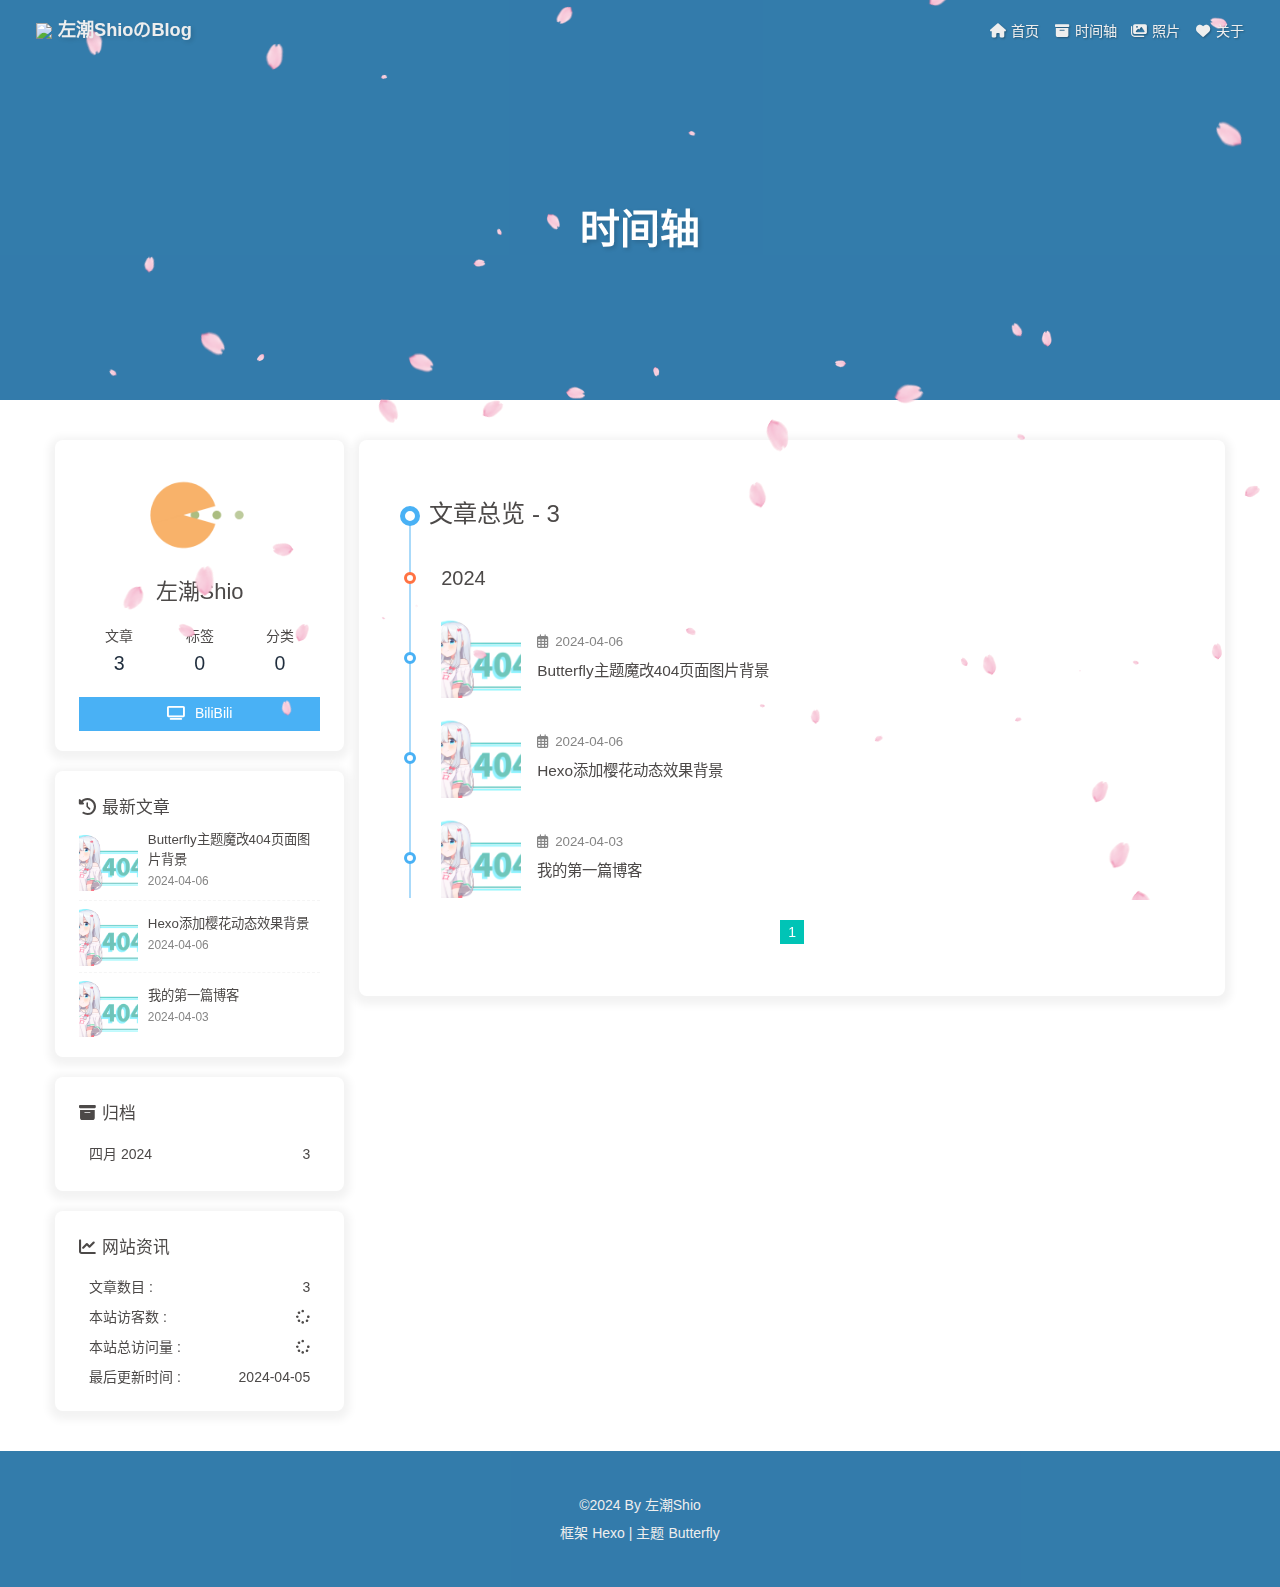
==== archives/index.html @ baeac996 "Site updated: 2024-04-06 02:06:39" ====
<!DOCTYPE html><html lang="zh-CN" data-theme="light"><head><meta charset="UTF-8"><meta http-equiv="X-UA-Compatible" content="IE=edge"><meta name="viewport" content="width=device-width, initial-scale=1.0,viewport-fit=cover"><title>时间轴 | 左潮ShioのBlog</title><meta name="author" content="左潮Shio"><meta name="copyright" content="左潮Shio"><meta name="format-detection" content="telephone=no"><meta name="theme-color" content="#ffffff"><meta property="og:type" content="website">
<meta property="og:title" content="时间轴">
<meta property="og:url" content="https://blog.zclove.top/archives/index.html">
<meta property="og:site_name" content="左潮ShioのBlog">
<meta property="og:locale" content="zh_CN">
<meta property="og:image" content="https://cdn.jsdelivr.net/gh/zuochao44/blogimage@main/img/avatar2.jpg">
<meta property="article:author" content="左潮Shio">
<meta name="twitter:card" content="summary">
<meta name="twitter:image" content="https://cdn.jsdelivr.net/gh/zuochao44/blogimage@main/img/avatar2.jpg"><link rel="shortcut icon" href="https://cdn.jsdelivr.net/gh/zuochao44/blogimage@main/img/avatar.jpg"><link rel="canonical" href="https://blog.zclove.top/archives/index.html"><link rel="preconnect" href="//cdn.jsdelivr.net"/><link rel="preconnect" href="//busuanzi.ibruce.info"/><link rel="stylesheet" href="/css/index.css?v=4.13.0"><link rel="stylesheet" href="https://cdn.jsdelivr.net/npm/@fortawesome/fontawesome-free@6.5.1/css/all.min.css"><link rel="stylesheet" href="https://cdn.jsdelivr.net/npm/@fancyapps/ui@5.0.33/dist/fancybox/fancybox.min.css" media="print" onload="this.media='all'"><script>const GLOBAL_CONFIG = {
  root: '/',
  algolia: undefined,
  localSearch: undefined,
  translate: undefined,
  noticeOutdate: undefined,
  highlight: {"plugin":"highlight.js","highlightCopy":true,"highlightLang":true,"highlightHeightLimit":false},
  copy: {
    success: '复制成功',
    error: '复制错误',
    noSupport: '浏览器不支持'
  },
  relativeDate: {
    homepage: false,
    post: false
  },
  runtime: '',
  dateSuffix: {
    just: '刚刚',
    min: '分钟前',
    hour: '小时前',
    day: '天前',
    month: '个月前'
  },
  copyright: undefined,
  lightbox: 'fancybox',
  Snackbar: undefined,
  infinitegrid: {
    js: 'https://cdn.jsdelivr.net/npm/@egjs/infinitegrid@4.11.1/dist/infinitegrid.min.js',
    buttonText: '加载更多'
  },
  isPhotoFigcaption: false,
  islazyload: false,
  isAnchor: false,
  percent: {
    toc: true,
    rightside: false,
  },
  autoDarkmode: false
}</script><script id="config-diff">var GLOBAL_CONFIG_SITE = {
  title: '时间轴',
  isPost: false,
  isHome: false,
  isHighlightShrink: false,
  isToc: false,
  postUpdate: '2024-04-06 02:06:10'
}</script><script>(win=>{
      win.saveToLocal = {
        set: (key, value, ttl) => {
          if (ttl === 0) return
          const now = Date.now()
          const expiry = now + ttl * 86400000
          const item = {
            value,
            expiry
          }
          localStorage.setItem(key, JSON.stringify(item))
        },
      
        get: key => {
          const itemStr = localStorage.getItem(key)
      
          if (!itemStr) {
            return undefined
          }
          const item = JSON.parse(itemStr)
          const now = Date.now()
      
          if (now > item.expiry) {
            localStorage.removeItem(key)
            return undefined
          }
          return item.value
        }
      }
    
      win.getScript = (url, attr = {}) => new Promise((resolve, reject) => {
        const script = document.createElement('script')
        script.src = url
        script.async = true
        script.onerror = reject
        script.onload = script.onreadystatechange = function() {
          const loadState = this.readyState
          if (loadState && loadState !== 'loaded' && loadState !== 'complete') return
          script.onload = script.onreadystatechange = null
          resolve()
        }

        Object.keys(attr).forEach(key => {
          script.setAttribute(key, attr[key])
        })

        document.head.appendChild(script)
      })
    
      win.getCSS = (url, id = false) => new Promise((resolve, reject) => {
        const link = document.createElement('link')
        link.rel = 'stylesheet'
        link.href = url
        if (id) link.id = id
        link.onerror = reject
        link.onload = link.onreadystatechange = function() {
          const loadState = this.readyState
          if (loadState && loadState !== 'loaded' && loadState !== 'complete') return
          link.onload = link.onreadystatechange = null
          resolve()
        }
        document.head.appendChild(link)
      })
    
      win.activateDarkMode = () => {
        document.documentElement.setAttribute('data-theme', 'dark')
        if (document.querySelector('meta[name="theme-color"]') !== null) {
          document.querySelector('meta[name="theme-color"]').setAttribute('content', '#0d0d0d')
        }
      }
      win.activateLightMode = () => {
        document.documentElement.setAttribute('data-theme', 'light')
        if (document.querySelector('meta[name="theme-color"]') !== null) {
          document.querySelector('meta[name="theme-color"]').setAttribute('content', '#ffffff')
        }
      }
      const t = saveToLocal.get('theme')
    
        if (t === 'dark') activateDarkMode()
        else if (t === 'light') activateLightMode()
      
      const asideStatus = saveToLocal.get('aside-status')
      if (asideStatus !== undefined) {
        if (asideStatus === 'hide') {
          document.documentElement.classList.add('hide-aside')
        } else {
          document.documentElement.classList.remove('hide-aside')
        }
      }
    
      const detectApple = () => {
        if(/iPad|iPhone|iPod|Macintosh/.test(navigator.userAgent)){
          document.documentElement.classList.add('apple')
        }
      }
      detectApple()
    })(window)</script><meta name="generator" content="Hexo 7.1.1"></head><body><div id="web_bg"></div><div id="sidebar"><div id="menu-mask"></div><div id="sidebar-menus"><div class="avatar-img is-center"><img src="https://cdn.jsdelivr.net/gh/zuochao44/blogimage@main/img/avatar2.jpg" onerror="onerror=null;src='/img/friend_404.gif'" alt="avatar"/></div><div class="sidebar-site-data site-data is-center"><a href="/archives/"><div class="headline">文章</div><div class="length-num">3</div></a><a href="/tags/"><div class="headline">标签</div><div class="length-num">0</div></a><a href="/categories/"><div class="headline">分类</div><div class="length-num">0</div></a></div><hr class="custom-hr"/><div class="menus_items"><div class="menus_item"><a class="site-page" href="/"><i class="fa-fw fas fa-home"></i><span> 首页</span></a></div><div class="menus_item"><a class="site-page" href="/archives/"><i class="fa-fw fas fa-archive"></i><span> 时间轴</span></a></div><div class="menus_item"><a class="site-page" href="/Gallery/"><i class="fa-fw fas fa-images"></i><span> 照片</span></a></div><div class="menus_item"><a class="site-page" href="/about/"><i class="fa-fw fas fa-heart"></i><span> 关于</span></a></div></div></div></div><div class="page" id="body-wrap"><header class="not-home-page" id="page-header" style="background-image: url('https://t.mwm.moe/pc')"><nav id="nav"><span id="blog-info"><a href="/" title="左潮ShioのBlog"><img class="site-icon" src="https://cdn.jsdelivr.net/gh/zuochao44/blogimage@main/img/avatar.jpg"/><span class="site-name">左潮ShioのBlog</span></a></span><div id="menus"><div class="menus_items"><div class="menus_item"><a class="site-page" href="/"><i class="fa-fw fas fa-home"></i><span> 首页</span></a></div><div class="menus_item"><a class="site-page" href="/archives/"><i class="fa-fw fas fa-archive"></i><span> 时间轴</span></a></div><div class="menus_item"><a class="site-page" href="/Gallery/"><i class="fa-fw fas fa-images"></i><span> 照片</span></a></div><div class="menus_item"><a class="site-page" href="/about/"><i class="fa-fw fas fa-heart"></i><span> 关于</span></a></div></div><div id="toggle-menu"><a class="site-page" href="javascript:void(0);"><i class="fas fa-bars fa-fw"></i></a></div></div></nav><div id="page-site-info"><h1 id="site-title">时间轴</h1></div></header><main class="layout" id="content-inner"><div id="archive"><div class="article-sort-title">文章总览 - 3</div><div class="article-sort"><div class="article-sort-item year">2024</div><div class="article-sort-item"><a class="article-sort-item-img" href="/2024/04/06/2024-04-06-Butterfly%E4%B8%BB%E9%A2%98%E9%AD%94%E6%94%B9404%E9%A1%B5%E9%9D%A2%E5%9B%BE%E7%89%87%E8%83%8C%E6%99%AF/" title="Butterfly主题魔改404页面图片背景"><img src="https://cdn.jsdelivr.net/gh/zuochao44/blogimage@main/img/404.png" alt="Butterfly主题魔改404页面图片背景" onerror="this.onerror=null;this.src='/img/404.png'"></a><div class="article-sort-item-info"><div class="article-sort-item-time"><i class="far fa-calendar-alt"></i><time class="post-meta-date-created" datetime="2024-04-05T17:08:50.000Z" title="发表于 2024-04-06 01:08:50">2024-04-06</time></div><a class="article-sort-item-title" href="/2024/04/06/2024-04-06-Butterfly%E4%B8%BB%E9%A2%98%E9%AD%94%E6%94%B9404%E9%A1%B5%E9%9D%A2%E5%9B%BE%E7%89%87%E8%83%8C%E6%99%AF/" title="Butterfly主题魔改404页面图片背景">Butterfly主题魔改404页面图片背景</a></div></div><div class="article-sort-item"><a class="article-sort-item-img" href="/2024/04/06/2024-04-06-Hexo%E6%B7%BB%E5%8A%A0%E6%A8%B1%E8%8A%B1%E5%8A%A8%E6%80%81%E6%95%88%E6%9E%9C%E8%83%8C%E6%99%AF/" title="Hexo添加樱花动态效果背景"><img src="https://tc.mwm.moe/i/1/2023/10/28/653c6dfc085ee.webp" alt="Hexo添加樱花动态效果背景" onerror="this.onerror=null;this.src='/img/404.png'"></a><div class="article-sort-item-info"><div class="article-sort-item-time"><i class="far fa-calendar-alt"></i><time class="post-meta-date-created" datetime="2024-04-05T16:10:50.000Z" title="发表于 2024-04-06 00:10:50">2024-04-06</time></div><a class="article-sort-item-title" href="/2024/04/06/2024-04-06-Hexo%E6%B7%BB%E5%8A%A0%E6%A8%B1%E8%8A%B1%E5%8A%A8%E6%80%81%E6%95%88%E6%9E%9C%E8%83%8C%E6%99%AF/" title="Hexo添加樱花动态效果背景">Hexo添加樱花动态效果背景</a></div></div><div class="article-sort-item"><a class="article-sort-item-img" href="/2024/04/03/2024-04-03-%E6%88%91%E7%9A%84%E7%AC%AC%E4%B8%80%E7%AF%87%E5%8D%9A%E5%AE%A2/" title="我的第一篇博客"><img src="https://tc.mwm.moe/i/1/2023/10/28/653c6e52b8a96.webp" alt="我的第一篇博客" onerror="this.onerror=null;this.src='/img/404.png'"></a><div class="article-sort-item-info"><div class="article-sort-item-time"><i class="far fa-calendar-alt"></i><time class="post-meta-date-created" datetime="2024-04-03T08:34:50.000Z" title="发表于 2024-04-03 16:34:50">2024-04-03</time></div><a class="article-sort-item-title" href="/2024/04/03/2024-04-03-%E6%88%91%E7%9A%84%E7%AC%AC%E4%B8%80%E7%AF%87%E5%8D%9A%E5%AE%A2/" title="我的第一篇博客">我的第一篇博客</a></div></div></div><nav id="pagination"><div class="pagination"><span class="page-number current">1</span></div></nav></div><div class="aside-content" id="aside-content"><div class="card-widget card-info"><div class="is-center"><div class="avatar-img"><img src="https://cdn.jsdelivr.net/gh/zuochao44/blogimage@main/img/avatar2.jpg" onerror="this.onerror=null;this.src='/img/friend_404.gif'" alt="avatar"/></div><div class="author-info__name">左潮Shio</div><div class="author-info__description"></div></div><div class="card-info-data site-data is-center"><a href="/archives/"><div class="headline">文章</div><div class="length-num">3</div></a><a href="/tags/"><div class="headline">标签</div><div class="length-num">0</div></a><a href="/categories/"><div class="headline">分类</div><div class="length-num">0</div></a></div><a id="card-info-btn" target="_blank" rel="noopener" href="https://space.bilibili.com/3493118852729680"><i class="fa-solid fa-tv"></i><span>BiliBili</span></a></div><div class="sticky_layout"><div class="card-widget card-recent-post"><div class="item-headline"><i class="fas fa-history"></i><span>最新文章</span></div><div class="aside-list"><div class="aside-list-item"><a class="thumbnail" href="/2024/04/06/2024-04-06-Butterfly%E4%B8%BB%E9%A2%98%E9%AD%94%E6%94%B9404%E9%A1%B5%E9%9D%A2%E5%9B%BE%E7%89%87%E8%83%8C%E6%99%AF/" title="Butterfly主题魔改404页面图片背景"><img src="https://cdn.jsdelivr.net/gh/zuochao44/blogimage@main/img/404.png" onerror="this.onerror=null;this.src='/img/404.png'" alt="Butterfly主题魔改404页面图片背景"/></a><div class="content"><a class="title" href="/2024/04/06/2024-04-06-Butterfly%E4%B8%BB%E9%A2%98%E9%AD%94%E6%94%B9404%E9%A1%B5%E9%9D%A2%E5%9B%BE%E7%89%87%E8%83%8C%E6%99%AF/" title="Butterfly主题魔改404页面图片背景">Butterfly主题魔改404页面图片背景</a><time datetime="2024-04-05T17:08:50.000Z" title="发表于 2024-04-06 01:08:50">2024-04-06</time></div></div><div class="aside-list-item"><a class="thumbnail" href="/2024/04/06/2024-04-06-Hexo%E6%B7%BB%E5%8A%A0%E6%A8%B1%E8%8A%B1%E5%8A%A8%E6%80%81%E6%95%88%E6%9E%9C%E8%83%8C%E6%99%AF/" title="Hexo添加樱花动态效果背景"><img src="https://tc.mwm.moe/i/1/2023/10/28/653c6dfc085ee.webp" onerror="this.onerror=null;this.src='/img/404.png'" alt="Hexo添加樱花动态效果背景"/></a><div class="content"><a class="title" href="/2024/04/06/2024-04-06-Hexo%E6%B7%BB%E5%8A%A0%E6%A8%B1%E8%8A%B1%E5%8A%A8%E6%80%81%E6%95%88%E6%9E%9C%E8%83%8C%E6%99%AF/" title="Hexo添加樱花动态效果背景">Hexo添加樱花动态效果背景</a><time datetime="2024-04-05T16:10:50.000Z" title="发表于 2024-04-06 00:10:50">2024-04-06</time></div></div><div class="aside-list-item"><a class="thumbnail" href="/2024/04/03/2024-04-03-%E6%88%91%E7%9A%84%E7%AC%AC%E4%B8%80%E7%AF%87%E5%8D%9A%E5%AE%A2/" title="我的第一篇博客"><img src="https://tc.mwm.moe/i/1/2023/10/28/653c6e52b8a96.webp" onerror="this.onerror=null;this.src='/img/404.png'" alt="我的第一篇博客"/></a><div class="content"><a class="title" href="/2024/04/03/2024-04-03-%E6%88%91%E7%9A%84%E7%AC%AC%E4%B8%80%E7%AF%87%E5%8D%9A%E5%AE%A2/" title="我的第一篇博客">我的第一篇博客</a><time datetime="2024-04-03T08:34:50.000Z" title="发表于 2024-04-03 16:34:50">2024-04-03</time></div></div></div></div><div class="card-widget card-archives"><div class="item-headline"><i class="fas fa-archive"></i><span>归档</span></div><ul class="card-archive-list"><li class="card-archive-list-item"><a class="card-archive-list-link" href="/archives/2024/04/"><span class="card-archive-list-date">四月 2024</span><span class="card-archive-list-count">3</span></a></li></ul></div><div class="card-widget card-webinfo"><div class="item-headline"><i class="fas fa-chart-line"></i><span>网站资讯</span></div><div class="webinfo"><div class="webinfo-item"><div class="item-name">文章数目 :</div><div class="item-count">3</div></div><div class="webinfo-item"><div class="item-name">本站访客数 :</div><div class="item-count" id="busuanzi_value_site_uv"><i class="fa-solid fa-spinner fa-spin"></i></div></div><div class="webinfo-item"><div class="item-name">本站总访问量 :</div><div class="item-count" id="busuanzi_value_site_pv"><i class="fa-solid fa-spinner fa-spin"></i></div></div><div class="webinfo-item"><div class="item-name">最后更新时间 :</div><div class="item-count" id="last-push-date" data-lastPushDate="2024-04-05T18:06:10.338Z"><i class="fa-solid fa-spinner fa-spin"></i></div></div></div></div></div></div></main><footer id="footer" style="background-image: url('https://t.mwm.moe/pc')"><div id="footer-wrap"><div class="copyright">&copy;2024 By 左潮Shio</div><div class="framework-info"><span>框架 </span><a target="_blank" rel="noopener" href="https://hexo.io">Hexo</a><span class="footer-separator">|</span><span>主题 </span><a target="_blank" rel="noopener" href="https://github.com/jerryc127/hexo-theme-butterfly">Butterfly</a></div></div></footer></div><div id="rightside"><div id="rightside-config-hide"><button id="darkmode" type="button" title="浅色和深色模式转换"><i class="fas fa-adjust"></i></button><button id="hide-aside-btn" type="button" title="单栏和双栏切换"><i class="fas fa-arrows-alt-h"></i></button></div><div id="rightside-config-show"><button id="rightside-config" type="button" title="设置"><i class="fas fa-cog fa-spin"></i></button><button id="go-up" type="button" title="回到顶部"><span class="scroll-percent"></span><i class="fas fa-arrow-up"></i></button></div></div><div><script src="/js/utils.js?v=4.13.0"></script><script src="/js/main.js?v=4.13.0"></script><script src="https://cdn.jsdelivr.net/npm/@fancyapps/ui@5.0.33/dist/fancybox/fancybox.umd.min.js"></script><div class="js-pjax"></div><div class="aplayer no-destroy" data-id="9687117370" data-server="netease" data-type="playlist" data-fixed="true" data-mini="true" data-listFolded="false" data-order="random" data-preload="none" data-autoplay="false" muted></div><script src="/js/sakura.js"></script><link rel="stylesheet" href="https://cdn.jsdelivr.net/npm/aplayer@1.10.1/dist/APlayer.min.css" media="print" onload="this.media='all'"><script src="https://cdn.jsdelivr.net/npm/aplayer@1.10.1/dist/APlayer.min.js"></script><script src="https://cdn.jsdelivr.net/npm/butterfly-extsrc@1.1.3/metingjs/dist/Meting.min.js"></script><script src="https://cdn.jsdelivr.net/npm/pjax@0.2.8/pjax.min.js"></script><script>let pjaxSelectors = ["head > title","#config-diff","#body-wrap","#rightside-config-hide","#rightside-config-show",".js-pjax"]

var pjax = new Pjax({
  elements: 'a:not([target="_blank"])',
  selectors: pjaxSelectors,
  cacheBust: false,
  analytics: false,
  scrollRestoration: false
})

document.addEventListener('pjax:send', function () {

  // removeEventListener
  btf.removeGlobalFnEvent('pjax')
  btf.removeGlobalFnEvent('themeChange')

  document.getElementById('rightside').classList.remove('rightside-show')
  
  if (window.aplayers) {
    for (let i = 0; i < window.aplayers.length; i++) {
      if (!window.aplayers[i].options.fixed) {
        window.aplayers[i].destroy()
      }
    }
  }

  typeof typed === 'object' && typed.destroy()

  //reset readmode
  const $bodyClassList = document.body.classList
  $bodyClassList.contains('read-mode') && $bodyClassList.remove('read-mode')

  typeof disqusjs === 'object' && disqusjs.destroy()
})

document.addEventListener('pjax:complete', function () {
  window.refreshFn()

  document.querySelectorAll('script[data-pjax]').forEach(item => {
    const newScript = document.createElement('script')
    const content = item.text || item.textContent || item.innerHTML || ""
    Array.from(item.attributes).forEach(attr => newScript.setAttribute(attr.name, attr.value))
    newScript.appendChild(document.createTextNode(content))
    item.parentNode.replaceChild(newScript, item)
  })

  GLOBAL_CONFIG.islazyload && window.lazyLoadInstance.update()

  typeof panguInit === 'function' && panguInit()

  // google analytics
  typeof gtag === 'function' && gtag('config', '', {'page_path': window.location.pathname});

  // baidu analytics
  typeof _hmt === 'object' && _hmt.push(['_trackPageview',window.location.pathname]);

  typeof loadMeting === 'function' && document.getElementsByClassName('aplayer').length && loadMeting()

  // prismjs
  typeof Prism === 'object' && Prism.highlightAll()
})

document.addEventListener('pjax:error', e => {
  if (e.request.status === 404) {
    pjax.loadUrl('/404.html')
  }
})</script><script async data-pjax src="//busuanzi.ibruce.info/busuanzi/2.3/busuanzi.pure.mini.js"></script></div></body></html>
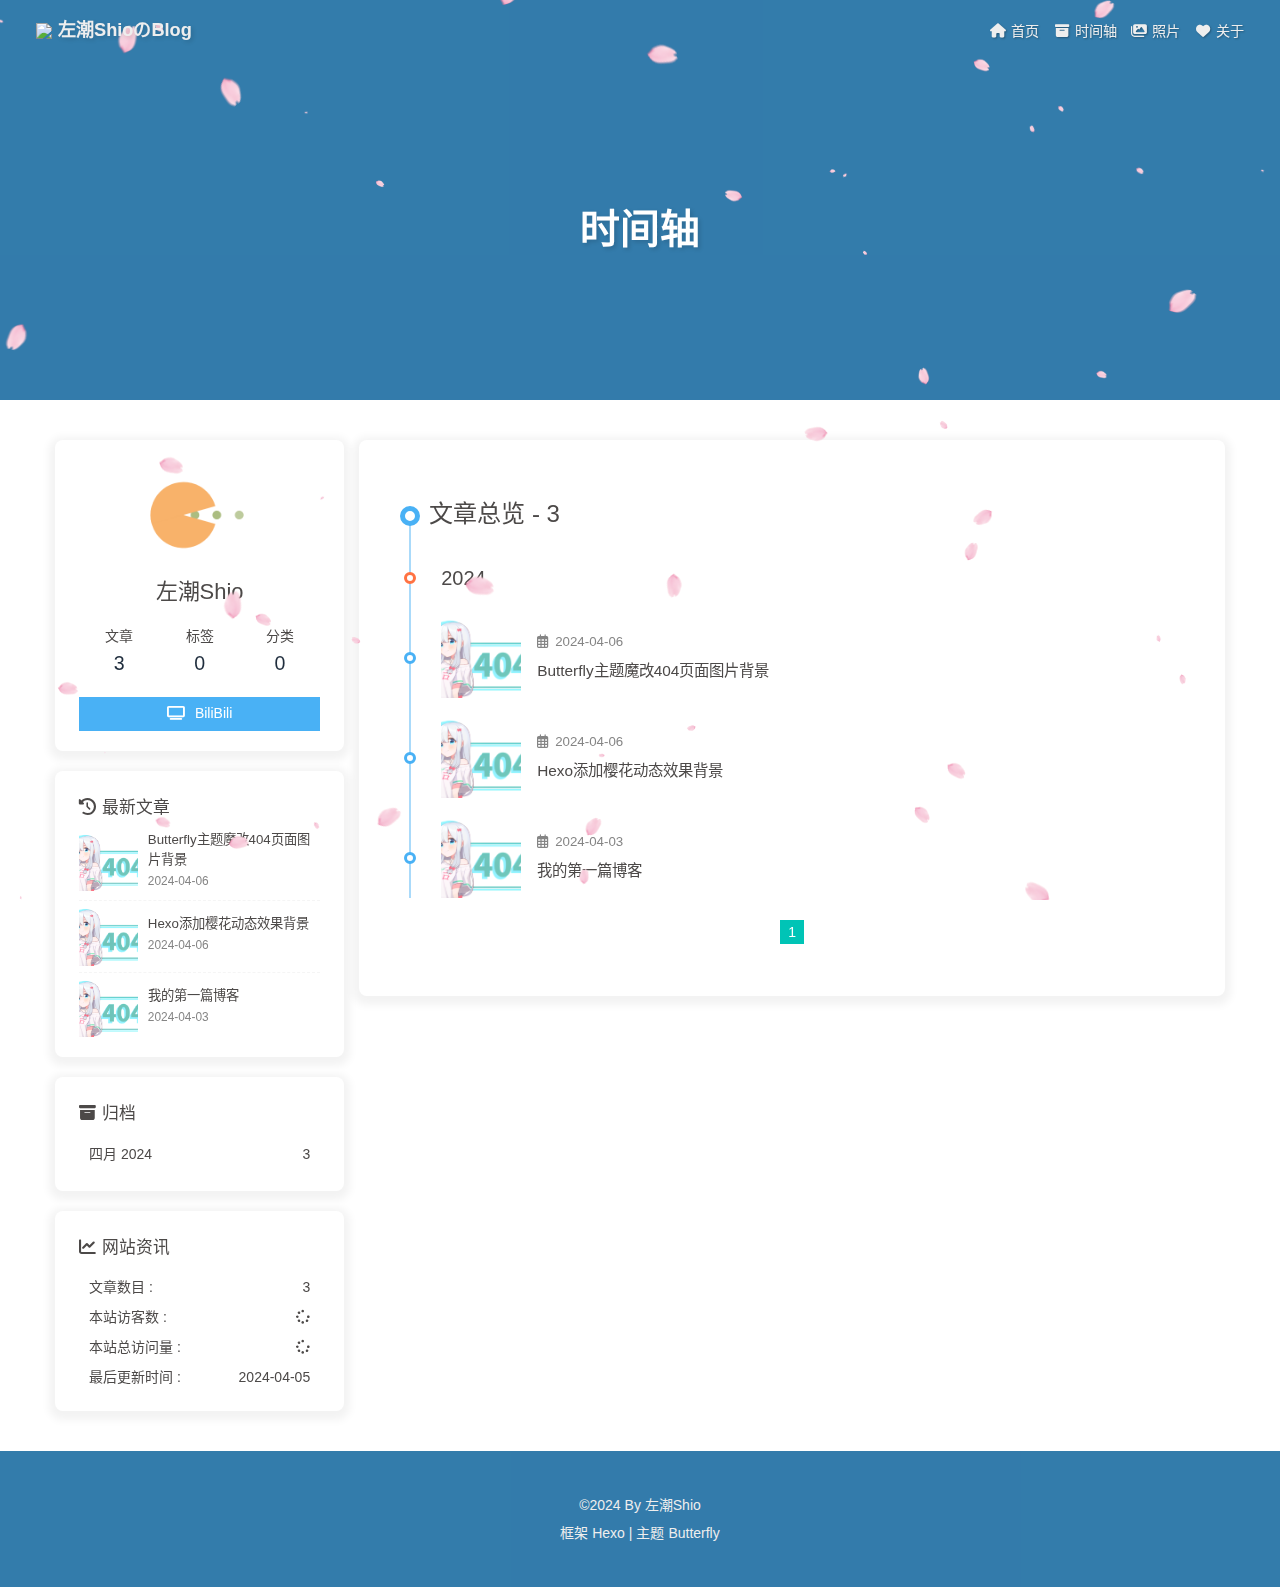
==== commit 7d3c70d1: "Site updated: 2024-04-06 04:16:22" ====
--- a/archives/index.html
+++ b/archives/index.html
@@ -51,7 +51,7 @@
   isHome: false,
   isHighlightShrink: false,
   isToc: false,
-  postUpdate: '2024-04-06 02:06:10'
+  postUpdate: '2024-04-06 04:16:19'
 }</script><script>(win=>{
       win.saveToLocal = {
         set: (key, value, ttl) => {
@@ -148,7 +148,7 @@
         }
       }
       detectApple()
-    })(window)</script><meta name="generator" content="Hexo 7.1.1"></head><body><div id="web_bg"></div><div id="sidebar"><div id="menu-mask"></div><div id="sidebar-menus"><div class="avatar-img is-center"><img src="https://cdn.jsdelivr.net/gh/zuochao44/blogimage@main/img/avatar2.jpg" onerror="onerror=null;src='/img/friend_404.gif'" alt="avatar"/></div><div class="sidebar-site-data site-data is-center"><a href="/archives/"><div class="headline">文章</div><div class="length-num">3</div></a><a href="/tags/"><div class="headline">标签</div><div class="length-num">0</div></a><a href="/categories/"><div class="headline">分类</div><div class="length-num">0</div></a></div><hr class="custom-hr"/><div class="menus_items"><div class="menus_item"><a class="site-page" href="/"><i class="fa-fw fas fa-home"></i><span> 首页</span></a></div><div class="menus_item"><a class="site-page" href="/archives/"><i class="fa-fw fas fa-archive"></i><span> 时间轴</span></a></div><div class="menus_item"><a class="site-page" href="/Gallery/"><i class="fa-fw fas fa-images"></i><span> 照片</span></a></div><div class="menus_item"><a class="site-page" href="/about/"><i class="fa-fw fas fa-heart"></i><span> 关于</span></a></div></div></div></div><div class="page" id="body-wrap"><header class="not-home-page" id="page-header" style="background-image: url('https://t.mwm.moe/pc')"><nav id="nav"><span id="blog-info"><a href="/" title="左潮ShioのBlog"><img class="site-icon" src="https://cdn.jsdelivr.net/gh/zuochao44/blogimage@main/img/avatar.jpg"/><span class="site-name">左潮ShioのBlog</span></a></span><div id="menus"><div class="menus_items"><div class="menus_item"><a class="site-page" href="/"><i class="fa-fw fas fa-home"></i><span> 首页</span></a></div><div class="menus_item"><a class="site-page" href="/archives/"><i class="fa-fw fas fa-archive"></i><span> 时间轴</span></a></div><div class="menus_item"><a class="site-page" href="/Gallery/"><i class="fa-fw fas fa-images"></i><span> 照片</span></a></div><div class="menus_item"><a class="site-page" href="/about/"><i class="fa-fw fas fa-heart"></i><span> 关于</span></a></div></div><div id="toggle-menu"><a class="site-page" href="javascript:void(0);"><i class="fas fa-bars fa-fw"></i></a></div></div></nav><div id="page-site-info"><h1 id="site-title">时间轴</h1></div></header><main class="layout" id="content-inner"><div id="archive"><div class="article-sort-title">文章总览 - 3</div><div class="article-sort"><div class="article-sort-item year">2024</div><div class="article-sort-item"><a class="article-sort-item-img" href="/2024/04/06/2024-04-06-Butterfly%E4%B8%BB%E9%A2%98%E9%AD%94%E6%94%B9404%E9%A1%B5%E9%9D%A2%E5%9B%BE%E7%89%87%E8%83%8C%E6%99%AF/" title="Butterfly主题魔改404页面图片背景"><img src="https://cdn.jsdelivr.net/gh/zuochao44/blogimage@main/img/404.png" alt="Butterfly主题魔改404页面图片背景" onerror="this.onerror=null;this.src='/img/404.png'"></a><div class="article-sort-item-info"><div class="article-sort-item-time"><i class="far fa-calendar-alt"></i><time class="post-meta-date-created" datetime="2024-04-05T17:08:50.000Z" title="发表于 2024-04-06 01:08:50">2024-04-06</time></div><a class="article-sort-item-title" href="/2024/04/06/2024-04-06-Butterfly%E4%B8%BB%E9%A2%98%E9%AD%94%E6%94%B9404%E9%A1%B5%E9%9D%A2%E5%9B%BE%E7%89%87%E8%83%8C%E6%99%AF/" title="Butterfly主题魔改404页面图片背景">Butterfly主题魔改404页面图片背景</a></div></div><div class="article-sort-item"><a class="article-sort-item-img" href="/2024/04/06/2024-04-06-Hexo%E6%B7%BB%E5%8A%A0%E6%A8%B1%E8%8A%B1%E5%8A%A8%E6%80%81%E6%95%88%E6%9E%9C%E8%83%8C%E6%99%AF/" title="Hexo添加樱花动态效果背景"><img src="https://tc.mwm.moe/i/1/2023/10/28/653c6dfc085ee.webp" alt="Hexo添加樱花动态效果背景" onerror="this.onerror=null;this.src='/img/404.png'"></a><div class="article-sort-item-info"><div class="article-sort-item-time"><i class="far fa-calendar-alt"></i><time class="post-meta-date-created" datetime="2024-04-05T16:10:50.000Z" title="发表于 2024-04-06 00:10:50">2024-04-06</time></div><a class="article-sort-item-title" href="/2024/04/06/2024-04-06-Hexo%E6%B7%BB%E5%8A%A0%E6%A8%B1%E8%8A%B1%E5%8A%A8%E6%80%81%E6%95%88%E6%9E%9C%E8%83%8C%E6%99%AF/" title="Hexo添加樱花动态效果背景">Hexo添加樱花动态效果背景</a></div></div><div class="article-sort-item"><a class="article-sort-item-img" href="/2024/04/03/2024-04-03-%E6%88%91%E7%9A%84%E7%AC%AC%E4%B8%80%E7%AF%87%E5%8D%9A%E5%AE%A2/" title="我的第一篇博客"><img src="https://tc.mwm.moe/i/1/2023/10/28/653c6e52b8a96.webp" alt="我的第一篇博客" onerror="this.onerror=null;this.src='/img/404.png'"></a><div class="article-sort-item-info"><div class="article-sort-item-time"><i class="far fa-calendar-alt"></i><time class="post-meta-date-created" datetime="2024-04-03T08:34:50.000Z" title="发表于 2024-04-03 16:34:50">2024-04-03</time></div><a class="article-sort-item-title" href="/2024/04/03/2024-04-03-%E6%88%91%E7%9A%84%E7%AC%AC%E4%B8%80%E7%AF%87%E5%8D%9A%E5%AE%A2/" title="我的第一篇博客">我的第一篇博客</a></div></div></div><nav id="pagination"><div class="pagination"><span class="page-number current">1</span></div></nav></div><div class="aside-content" id="aside-content"><div class="card-widget card-info"><div class="is-center"><div class="avatar-img"><img src="https://cdn.jsdelivr.net/gh/zuochao44/blogimage@main/img/avatar2.jpg" onerror="this.onerror=null;this.src='/img/friend_404.gif'" alt="avatar"/></div><div class="author-info__name">左潮Shio</div><div class="author-info__description"></div></div><div class="card-info-data site-data is-center"><a href="/archives/"><div class="headline">文章</div><div class="length-num">3</div></a><a href="/tags/"><div class="headline">标签</div><div class="length-num">0</div></a><a href="/categories/"><div class="headline">分类</div><div class="length-num">0</div></a></div><a id="card-info-btn" target="_blank" rel="noopener" href="https://space.bilibili.com/3493118852729680"><i class="fa-solid fa-tv"></i><span>BiliBili</span></a></div><div class="sticky_layout"><div class="card-widget card-recent-post"><div class="item-headline"><i class="fas fa-history"></i><span>最新文章</span></div><div class="aside-list"><div class="aside-list-item"><a class="thumbnail" href="/2024/04/06/2024-04-06-Butterfly%E4%B8%BB%E9%A2%98%E9%AD%94%E6%94%B9404%E9%A1%B5%E9%9D%A2%E5%9B%BE%E7%89%87%E8%83%8C%E6%99%AF/" title="Butterfly主题魔改404页面图片背景"><img src="https://cdn.jsdelivr.net/gh/zuochao44/blogimage@main/img/404.png" onerror="this.onerror=null;this.src='/img/404.png'" alt="Butterfly主题魔改404页面图片背景"/></a><div class="content"><a class="title" href="/2024/04/06/2024-04-06-Butterfly%E4%B8%BB%E9%A2%98%E9%AD%94%E6%94%B9404%E9%A1%B5%E9%9D%A2%E5%9B%BE%E7%89%87%E8%83%8C%E6%99%AF/" title="Butterfly主题魔改404页面图片背景">Butterfly主题魔改404页面图片背景</a><time datetime="2024-04-05T17:08:50.000Z" title="发表于 2024-04-06 01:08:50">2024-04-06</time></div></div><div class="aside-list-item"><a class="thumbnail" href="/2024/04/06/2024-04-06-Hexo%E6%B7%BB%E5%8A%A0%E6%A8%B1%E8%8A%B1%E5%8A%A8%E6%80%81%E6%95%88%E6%9E%9C%E8%83%8C%E6%99%AF/" title="Hexo添加樱花动态效果背景"><img src="https://tc.mwm.moe/i/1/2023/10/28/653c6dfc085ee.webp" onerror="this.onerror=null;this.src='/img/404.png'" alt="Hexo添加樱花动态效果背景"/></a><div class="content"><a class="title" href="/2024/04/06/2024-04-06-Hexo%E6%B7%BB%E5%8A%A0%E6%A8%B1%E8%8A%B1%E5%8A%A8%E6%80%81%E6%95%88%E6%9E%9C%E8%83%8C%E6%99%AF/" title="Hexo添加樱花动态效果背景">Hexo添加樱花动态效果背景</a><time datetime="2024-04-05T16:10:50.000Z" title="发表于 2024-04-06 00:10:50">2024-04-06</time></div></div><div class="aside-list-item"><a class="thumbnail" href="/2024/04/03/2024-04-03-%E6%88%91%E7%9A%84%E7%AC%AC%E4%B8%80%E7%AF%87%E5%8D%9A%E5%AE%A2/" title="我的第一篇博客"><img src="https://tc.mwm.moe/i/1/2023/10/28/653c6e52b8a96.webp" onerror="this.onerror=null;this.src='/img/404.png'" alt="我的第一篇博客"/></a><div class="content"><a class="title" href="/2024/04/03/2024-04-03-%E6%88%91%E7%9A%84%E7%AC%AC%E4%B8%80%E7%AF%87%E5%8D%9A%E5%AE%A2/" title="我的第一篇博客">我的第一篇博客</a><time datetime="2024-04-03T08:34:50.000Z" title="发表于 2024-04-03 16:34:50">2024-04-03</time></div></div></div></div><div class="card-widget card-archives"><div class="item-headline"><i class="fas fa-archive"></i><span>归档</span></div><ul class="card-archive-list"><li class="card-archive-list-item"><a class="card-archive-list-link" href="/archives/2024/04/"><span class="card-archive-list-date">四月 2024</span><span class="card-archive-list-count">3</span></a></li></ul></div><div class="card-widget card-webinfo"><div class="item-headline"><i class="fas fa-chart-line"></i><span>网站资讯</span></div><div class="webinfo"><div class="webinfo-item"><div class="item-name">文章数目 :</div><div class="item-count">3</div></div><div class="webinfo-item"><div class="item-name">本站访客数 :</div><div class="item-count" id="busuanzi_value_site_uv"><i class="fa-solid fa-spinner fa-spin"></i></div></div><div class="webinfo-item"><div class="item-name">本站总访问量 :</div><div class="item-count" id="busuanzi_value_site_pv"><i class="fa-solid fa-spinner fa-spin"></i></div></div><div class="webinfo-item"><div class="item-name">最后更新时间 :</div><div class="item-count" id="last-push-date" data-lastPushDate="2024-04-05T18:06:10.338Z"><i class="fa-solid fa-spinner fa-spin"></i></div></div></div></div></div></div></main><footer id="footer" style="background-image: url('https://t.mwm.moe/pc')"><div id="footer-wrap"><div class="copyright">&copy;2024 By 左潮Shio</div><div class="framework-info"><span>框架 </span><a target="_blank" rel="noopener" href="https://hexo.io">Hexo</a><span class="footer-separator">|</span><span>主题 </span><a target="_blank" rel="noopener" href="https://github.com/jerryc127/hexo-theme-butterfly">Butterfly</a></div></div></footer></div><div id="rightside"><div id="rightside-config-hide"><button id="darkmode" type="button" title="浅色和深色模式转换"><i class="fas fa-adjust"></i></button><button id="hide-aside-btn" type="button" title="单栏和双栏切换"><i class="fas fa-arrows-alt-h"></i></button></div><div id="rightside-config-show"><button id="rightside-config" type="button" title="设置"><i class="fas fa-cog fa-spin"></i></button><button id="go-up" type="button" title="回到顶部"><span class="scroll-percent"></span><i class="fas fa-arrow-up"></i></button></div></div><div><script src="/js/utils.js?v=4.13.0"></script><script src="/js/main.js?v=4.13.0"></script><script src="https://cdn.jsdelivr.net/npm/@fancyapps/ui@5.0.33/dist/fancybox/fancybox.umd.min.js"></script><div class="js-pjax"></div><div class="aplayer no-destroy" data-id="9687117370" data-server="netease" data-type="playlist" data-fixed="true" data-mini="true" data-listFolded="false" data-order="random" data-preload="none" data-autoplay="false" muted></div><script src="/js/sakura.js"></script><link rel="stylesheet" href="https://cdn.jsdelivr.net/npm/aplayer@1.10.1/dist/APlayer.min.css" media="print" onload="this.media='all'"><script src="https://cdn.jsdelivr.net/npm/aplayer@1.10.1/dist/APlayer.min.js"></script><script src="https://cdn.jsdelivr.net/npm/butterfly-extsrc@1.1.3/metingjs/dist/Meting.min.js"></script><script src="https://cdn.jsdelivr.net/npm/pjax@0.2.8/pjax.min.js"></script><script>let pjaxSelectors = ["head > title","#config-diff","#body-wrap","#rightside-config-hide","#rightside-config-show",".js-pjax"]
+    })(window)</script><meta name="generator" content="Hexo 7.1.1"></head><body><div id="web_bg"></div><div id="sidebar"><div id="menu-mask"></div><div id="sidebar-menus"><div class="avatar-img is-center"><img src="https://cdn.jsdelivr.net/gh/zuochao44/blogimage@main/img/avatar2.jpg" onerror="onerror=null;src='/img/friend_404.gif'" alt="avatar"/></div><div class="sidebar-site-data site-data is-center"><a href="/archives/"><div class="headline">文章</div><div class="length-num">3</div></a><a href="/tags/"><div class="headline">标签</div><div class="length-num">0</div></a><a href="/categories/"><div class="headline">分类</div><div class="length-num">0</div></a></div><hr class="custom-hr"/><div class="menus_items"><div class="menus_item"><a class="site-page" href="/"><i class="fa-fw fas fa-home"></i><span> 首页</span></a></div><div class="menus_item"><a class="site-page" href="/archives/"><i class="fa-fw fas fa-archive"></i><span> 时间轴</span></a></div><div class="menus_item"><a class="site-page" href="/Gallery/"><i class="fa-fw fas fa-images"></i><span> 照片</span></a></div><div class="menus_item"><a class="site-page" href="/about/"><i class="fa-fw fas fa-heart"></i><span> 关于</span></a></div></div></div></div><div class="page" id="body-wrap"><header class="not-home-page" id="page-header" style="background-image: url('https://t.mwm.moe/pc')"><nav id="nav"><span id="blog-info"><a href="/" title="左潮ShioのBlog"><img class="site-icon" src="https://cdn.jsdelivr.net/gh/zuochao44/blogimage@main/img/avatar.jpg"/><span class="site-name">左潮ShioのBlog</span></a></span><div id="menus"><div class="menus_items"><div class="menus_item"><a class="site-page" href="/"><i class="fa-fw fas fa-home"></i><span> 首页</span></a></div><div class="menus_item"><a class="site-page" href="/archives/"><i class="fa-fw fas fa-archive"></i><span> 时间轴</span></a></div><div class="menus_item"><a class="site-page" href="/Gallery/"><i class="fa-fw fas fa-images"></i><span> 照片</span></a></div><div class="menus_item"><a class="site-page" href="/about/"><i class="fa-fw fas fa-heart"></i><span> 关于</span></a></div></div><div id="toggle-menu"><a class="site-page" href="javascript:void(0);"><i class="fas fa-bars fa-fw"></i></a></div></div></nav><div id="page-site-info"><h1 id="site-title">时间轴</h1></div></header><main class="layout" id="content-inner"><div id="archive"><div class="article-sort-title">文章总览 - 3</div><div class="article-sort"><div class="article-sort-item year">2024</div><div class="article-sort-item"><a class="article-sort-item-img" href="/2024/04/06/2024-04-06-Butterfly%E4%B8%BB%E9%A2%98%E9%AD%94%E6%94%B9404%E9%A1%B5%E9%9D%A2%E5%9B%BE%E7%89%87%E8%83%8C%E6%99%AF/" title="Butterfly主题魔改404页面图片背景"><img src="https://cdn.jsdelivr.net/gh/zuochao44/blogimage@main/img/404.png" alt="Butterfly主题魔改404页面图片背景" onerror="this.onerror=null;this.src='/img/404.png'"></a><div class="article-sort-item-info"><div class="article-sort-item-time"><i class="far fa-calendar-alt"></i><time class="post-meta-date-created" datetime="2024-04-05T17:08:50.000Z" title="发表于 2024-04-06 01:08:50">2024-04-06</time></div><a class="article-sort-item-title" href="/2024/04/06/2024-04-06-Butterfly%E4%B8%BB%E9%A2%98%E9%AD%94%E6%94%B9404%E9%A1%B5%E9%9D%A2%E5%9B%BE%E7%89%87%E8%83%8C%E6%99%AF/" title="Butterfly主题魔改404页面图片背景">Butterfly主题魔改404页面图片背景</a></div></div><div class="article-sort-item"><a class="article-sort-item-img" href="/2024/04/06/2024-04-06-Hexo%E6%B7%BB%E5%8A%A0%E6%A8%B1%E8%8A%B1%E5%8A%A8%E6%80%81%E6%95%88%E6%9E%9C%E8%83%8C%E6%99%AF/" title="Hexo添加樱花动态效果背景"><img src="https://tc.mwm.moe/i/1/2023/10/28/653c6dfc085ee.webp" alt="Hexo添加樱花动态效果背景" onerror="this.onerror=null;this.src='/img/404.png'"></a><div class="article-sort-item-info"><div class="article-sort-item-time"><i class="far fa-calendar-alt"></i><time class="post-meta-date-created" datetime="2024-04-05T16:10:50.000Z" title="发表于 2024-04-06 00:10:50">2024-04-06</time></div><a class="article-sort-item-title" href="/2024/04/06/2024-04-06-Hexo%E6%B7%BB%E5%8A%A0%E6%A8%B1%E8%8A%B1%E5%8A%A8%E6%80%81%E6%95%88%E6%9E%9C%E8%83%8C%E6%99%AF/" title="Hexo添加樱花动态效果背景">Hexo添加樱花动态效果背景</a></div></div><div class="article-sort-item"><a class="article-sort-item-img" href="/2024/04/03/2024-04-03-%E6%88%91%E7%9A%84%E7%AC%AC%E4%B8%80%E7%AF%87%E5%8D%9A%E5%AE%A2/" title="我的第一篇博客"><img src="https://tc.mwm.moe/i/1/2023/10/28/653c6e52b8a96.webp" alt="我的第一篇博客" onerror="this.onerror=null;this.src='/img/404.png'"></a><div class="article-sort-item-info"><div class="article-sort-item-time"><i class="far fa-calendar-alt"></i><time class="post-meta-date-created" datetime="2024-04-03T08:34:50.000Z" title="发表于 2024-04-03 16:34:50">2024-04-03</time></div><a class="article-sort-item-title" href="/2024/04/03/2024-04-03-%E6%88%91%E7%9A%84%E7%AC%AC%E4%B8%80%E7%AF%87%E5%8D%9A%E5%AE%A2/" title="我的第一篇博客">我的第一篇博客</a></div></div></div><nav id="pagination"><div class="pagination"><span class="page-number current">1</span></div></nav></div><div class="aside-content" id="aside-content"><div class="card-widget card-info"><div class="is-center"><div class="avatar-img"><img src="https://cdn.jsdelivr.net/gh/zuochao44/blogimage@main/img/avatar2.jpg" onerror="this.onerror=null;this.src='/img/friend_404.gif'" alt="avatar"/></div><div class="author-info__name">左潮Shio</div><div class="author-info__description"></div></div><div class="card-info-data site-data is-center"><a href="/archives/"><div class="headline">文章</div><div class="length-num">3</div></a><a href="/tags/"><div class="headline">标签</div><div class="length-num">0</div></a><a href="/categories/"><div class="headline">分类</div><div class="length-num">0</div></a></div><a id="card-info-btn" target="_blank" rel="noopener" href="https://space.bilibili.com/3493118852729680"><i class="fa-solid fa-tv"></i><span>BiliBili</span></a></div><div class="sticky_layout"><div class="card-widget card-recent-post"><div class="item-headline"><i class="fas fa-history"></i><span>最新文章</span></div><div class="aside-list"><div class="aside-list-item"><a class="thumbnail" href="/2024/04/06/2024-04-06-Butterfly%E4%B8%BB%E9%A2%98%E9%AD%94%E6%94%B9404%E9%A1%B5%E9%9D%A2%E5%9B%BE%E7%89%87%E8%83%8C%E6%99%AF/" title="Butterfly主题魔改404页面图片背景"><img src="https://cdn.jsdelivr.net/gh/zuochao44/blogimage@main/img/404.png" onerror="this.onerror=null;this.src='/img/404.png'" alt="Butterfly主题魔改404页面图片背景"/></a><div class="content"><a class="title" href="/2024/04/06/2024-04-06-Butterfly%E4%B8%BB%E9%A2%98%E9%AD%94%E6%94%B9404%E9%A1%B5%E9%9D%A2%E5%9B%BE%E7%89%87%E8%83%8C%E6%99%AF/" title="Butterfly主题魔改404页面图片背景">Butterfly主题魔改404页面图片背景</a><time datetime="2024-04-05T17:08:50.000Z" title="发表于 2024-04-06 01:08:50">2024-04-06</time></div></div><div class="aside-list-item"><a class="thumbnail" href="/2024/04/06/2024-04-06-Hexo%E6%B7%BB%E5%8A%A0%E6%A8%B1%E8%8A%B1%E5%8A%A8%E6%80%81%E6%95%88%E6%9E%9C%E8%83%8C%E6%99%AF/" title="Hexo添加樱花动态效果背景"><img src="https://tc.mwm.moe/i/1/2023/10/28/653c6dfc085ee.webp" onerror="this.onerror=null;this.src='/img/404.png'" alt="Hexo添加樱花动态效果背景"/></a><div class="content"><a class="title" href="/2024/04/06/2024-04-06-Hexo%E6%B7%BB%E5%8A%A0%E6%A8%B1%E8%8A%B1%E5%8A%A8%E6%80%81%E6%95%88%E6%9E%9C%E8%83%8C%E6%99%AF/" title="Hexo添加樱花动态效果背景">Hexo添加樱花动态效果背景</a><time datetime="2024-04-05T16:10:50.000Z" title="发表于 2024-04-06 00:10:50">2024-04-06</time></div></div><div class="aside-list-item"><a class="thumbnail" href="/2024/04/03/2024-04-03-%E6%88%91%E7%9A%84%E7%AC%AC%E4%B8%80%E7%AF%87%E5%8D%9A%E5%AE%A2/" title="我的第一篇博客"><img src="https://tc.mwm.moe/i/1/2023/10/28/653c6e52b8a96.webp" onerror="this.onerror=null;this.src='/img/404.png'" alt="我的第一篇博客"/></a><div class="content"><a class="title" href="/2024/04/03/2024-04-03-%E6%88%91%E7%9A%84%E7%AC%AC%E4%B8%80%E7%AF%87%E5%8D%9A%E5%AE%A2/" title="我的第一篇博客">我的第一篇博客</a><time datetime="2024-04-03T08:34:50.000Z" title="发表于 2024-04-03 16:34:50">2024-04-03</time></div></div></div></div><div class="card-widget card-archives"><div class="item-headline"><i class="fas fa-archive"></i><span>归档</span></div><ul class="card-archive-list"><li class="card-archive-list-item"><a class="card-archive-list-link" href="/archives/2024/04/"><span class="card-archive-list-date">四月 2024</span><span class="card-archive-list-count">3</span></a></li></ul></div><div class="card-widget card-webinfo"><div class="item-headline"><i class="fas fa-chart-line"></i><span>网站资讯</span></div><div class="webinfo"><div class="webinfo-item"><div class="item-name">文章数目 :</div><div class="item-count">3</div></div><div class="webinfo-item"><div class="item-name">本站访客数 :</div><div class="item-count" id="busuanzi_value_site_uv"><i class="fa-solid fa-spinner fa-spin"></i></div></div><div class="webinfo-item"><div class="item-name">本站总访问量 :</div><div class="item-count" id="busuanzi_value_site_pv"><i class="fa-solid fa-spinner fa-spin"></i></div></div><div class="webinfo-item"><div class="item-name">最后更新时间 :</div><div class="item-count" id="last-push-date" data-lastPushDate="2024-04-05T20:16:19.564Z"><i class="fa-solid fa-spinner fa-spin"></i></div></div></div></div></div></div></main><footer id="footer" style="background-image: url('https://t.mwm.moe/pc')"><div id="footer-wrap"><div class="copyright">&copy;2024 By 左潮Shio</div><div class="framework-info"><span>框架 </span><a target="_blank" rel="noopener" href="https://hexo.io">Hexo</a><span class="footer-separator">|</span><span>主题 </span><a target="_blank" rel="noopener" href="https://github.com/jerryc127/hexo-theme-butterfly">Butterfly</a></div></div></footer></div><div id="rightside"><div id="rightside-config-hide"><button id="darkmode" type="button" title="浅色和深色模式转换"><i class="fas fa-adjust"></i></button><button id="hide-aside-btn" type="button" title="单栏和双栏切换"><i class="fas fa-arrows-alt-h"></i></button></div><div id="rightside-config-show"><button id="rightside-config" type="button" title="设置"><i class="fas fa-cog fa-spin"></i></button><button id="go-up" type="button" title="回到顶部"><span class="scroll-percent"></span><i class="fas fa-arrow-up"></i></button></div></div><div><script src="/js/utils.js?v=4.13.0"></script><script src="/js/main.js?v=4.13.0"></script><script src="https://cdn.jsdelivr.net/npm/@fancyapps/ui@5.0.33/dist/fancybox/fancybox.umd.min.js"></script><div class="js-pjax"></div><div class="aplayer no-destroy" data-id="9687117370" data-server="netease" data-type="playlist" data-fixed="true" data-mini="true" data-listFolded="false" data-order="random" data-preload="none" data-autoplay="false" muted></div><script src="/js/sakura.js"></script><link rel="stylesheet" href="https://cdn.jsdelivr.net/npm/aplayer@1.10.1/dist/APlayer.min.css" media="print" onload="this.media='all'"><script src="https://cdn.jsdelivr.net/npm/aplayer@1.10.1/dist/APlayer.min.js"></script><script src="https://cdn.jsdelivr.net/npm/butterfly-extsrc@1.1.3/metingjs/dist/Meting.min.js"></script><script src="https://cdn.jsdelivr.net/npm/pjax@0.2.8/pjax.min.js"></script><script>let pjaxSelectors = ["head > title","#config-diff","#body-wrap","#rightside-config-hide","#rightside-config-show",".js-pjax"]
 
 var pjax = new Pjax({
   elements: 'a:not([target="_blank"])',
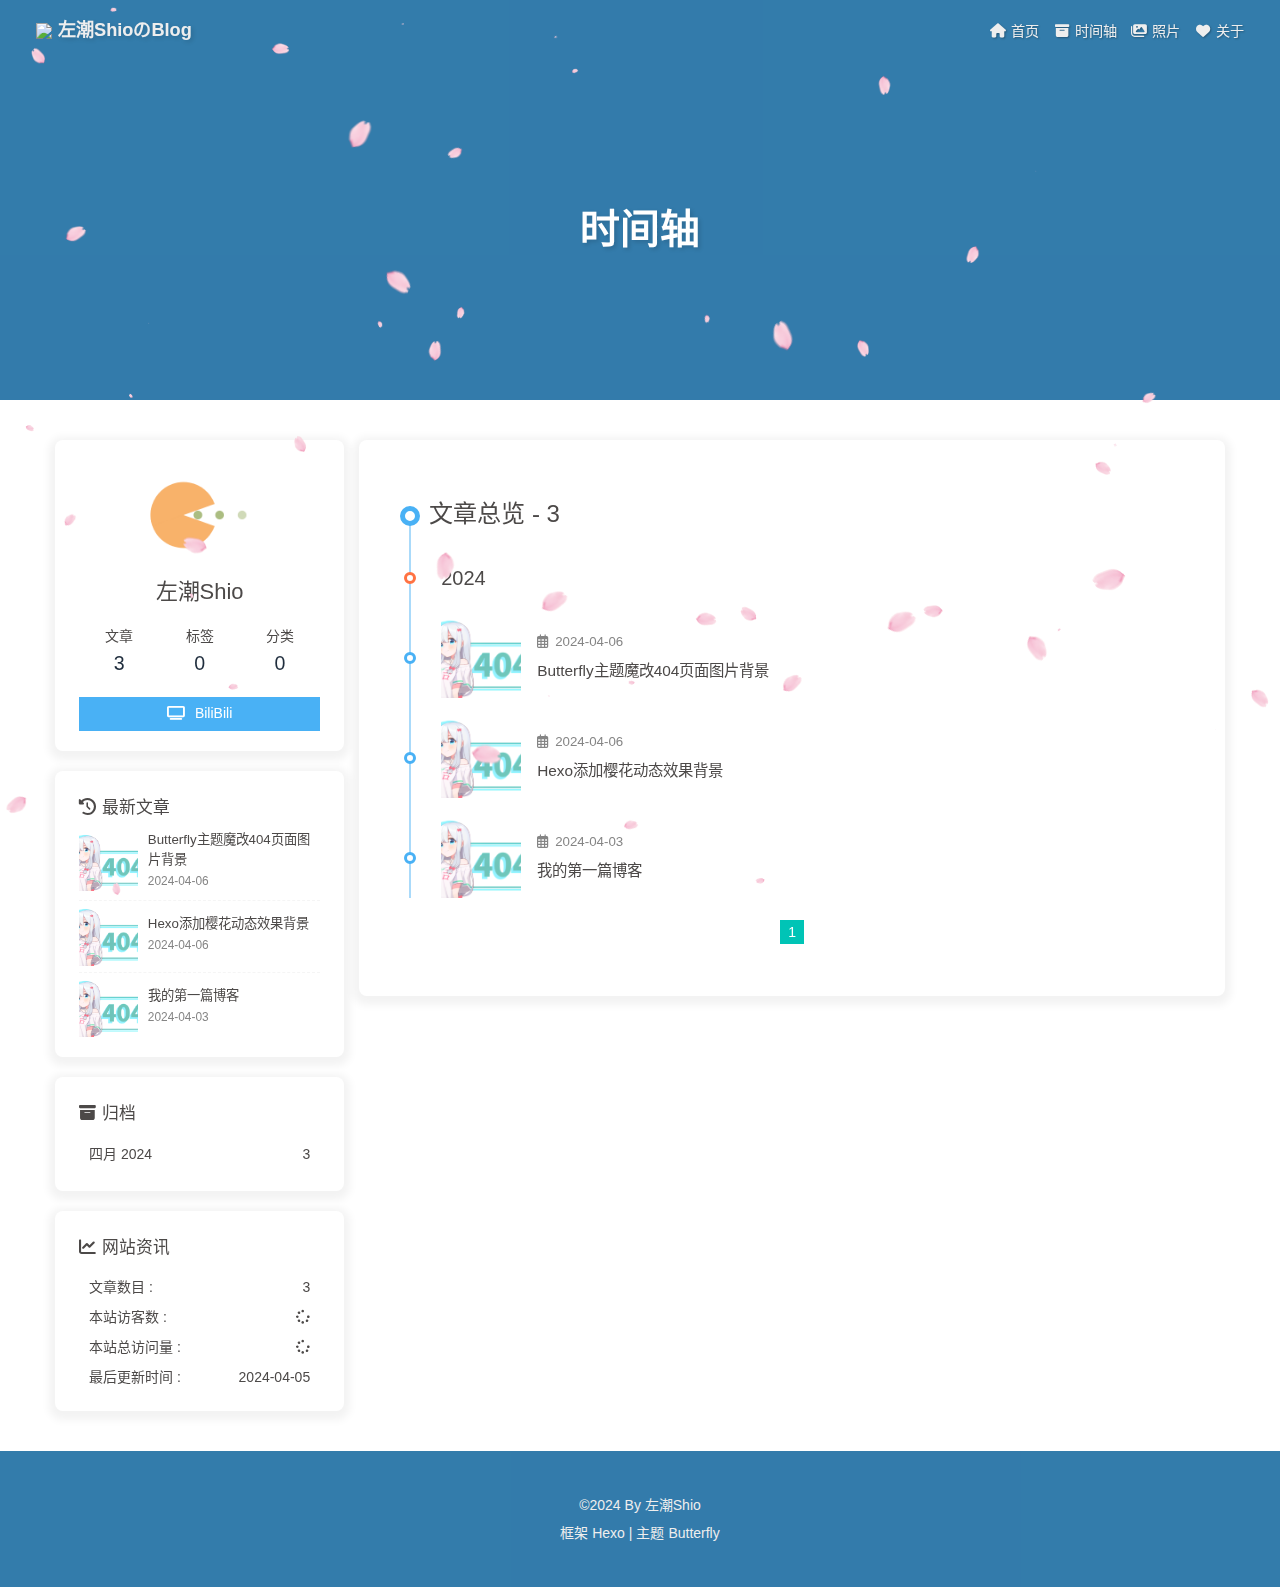
==== commit d29eea05: "Site updated: 2024-04-06 04:18:14" ====
--- a/archives/index.html
+++ b/archives/index.html
@@ -51,7 +51,7 @@
   isHome: false,
   isHighlightShrink: false,
   isToc: false,
-  postUpdate: '2024-04-06 04:16:19'
+  postUpdate: '2024-04-06 04:18:10'
 }</script><script>(win=>{
       win.saveToLocal = {
         set: (key, value, ttl) => {
@@ -148,7 +148,7 @@
         }
       }
       detectApple()
-    })(window)</script><meta name="generator" content="Hexo 7.1.1"></head><body><div id="web_bg"></div><div id="sidebar"><div id="menu-mask"></div><div id="sidebar-menus"><div class="avatar-img is-center"><img src="https://cdn.jsdelivr.net/gh/zuochao44/blogimage@main/img/avatar2.jpg" onerror="onerror=null;src='/img/friend_404.gif'" alt="avatar"/></div><div class="sidebar-site-data site-data is-center"><a href="/archives/"><div class="headline">文章</div><div class="length-num">3</div></a><a href="/tags/"><div class="headline">标签</div><div class="length-num">0</div></a><a href="/categories/"><div class="headline">分类</div><div class="length-num">0</div></a></div><hr class="custom-hr"/><div class="menus_items"><div class="menus_item"><a class="site-page" href="/"><i class="fa-fw fas fa-home"></i><span> 首页</span></a></div><div class="menus_item"><a class="site-page" href="/archives/"><i class="fa-fw fas fa-archive"></i><span> 时间轴</span></a></div><div class="menus_item"><a class="site-page" href="/Gallery/"><i class="fa-fw fas fa-images"></i><span> 照片</span></a></div><div class="menus_item"><a class="site-page" href="/about/"><i class="fa-fw fas fa-heart"></i><span> 关于</span></a></div></div></div></div><div class="page" id="body-wrap"><header class="not-home-page" id="page-header" style="background-image: url('https://t.mwm.moe/pc')"><nav id="nav"><span id="blog-info"><a href="/" title="左潮ShioのBlog"><img class="site-icon" src="https://cdn.jsdelivr.net/gh/zuochao44/blogimage@main/img/avatar.jpg"/><span class="site-name">左潮ShioのBlog</span></a></span><div id="menus"><div class="menus_items"><div class="menus_item"><a class="site-page" href="/"><i class="fa-fw fas fa-home"></i><span> 首页</span></a></div><div class="menus_item"><a class="site-page" href="/archives/"><i class="fa-fw fas fa-archive"></i><span> 时间轴</span></a></div><div class="menus_item"><a class="site-page" href="/Gallery/"><i class="fa-fw fas fa-images"></i><span> 照片</span></a></div><div class="menus_item"><a class="site-page" href="/about/"><i class="fa-fw fas fa-heart"></i><span> 关于</span></a></div></div><div id="toggle-menu"><a class="site-page" href="javascript:void(0);"><i class="fas fa-bars fa-fw"></i></a></div></div></nav><div id="page-site-info"><h1 id="site-title">时间轴</h1></div></header><main class="layout" id="content-inner"><div id="archive"><div class="article-sort-title">文章总览 - 3</div><div class="article-sort"><div class="article-sort-item year">2024</div><div class="article-sort-item"><a class="article-sort-item-img" href="/2024/04/06/2024-04-06-Butterfly%E4%B8%BB%E9%A2%98%E9%AD%94%E6%94%B9404%E9%A1%B5%E9%9D%A2%E5%9B%BE%E7%89%87%E8%83%8C%E6%99%AF/" title="Butterfly主题魔改404页面图片背景"><img src="https://cdn.jsdelivr.net/gh/zuochao44/blogimage@main/img/404.png" alt="Butterfly主题魔改404页面图片背景" onerror="this.onerror=null;this.src='/img/404.png'"></a><div class="article-sort-item-info"><div class="article-sort-item-time"><i class="far fa-calendar-alt"></i><time class="post-meta-date-created" datetime="2024-04-05T17:08:50.000Z" title="发表于 2024-04-06 01:08:50">2024-04-06</time></div><a class="article-sort-item-title" href="/2024/04/06/2024-04-06-Butterfly%E4%B8%BB%E9%A2%98%E9%AD%94%E6%94%B9404%E9%A1%B5%E9%9D%A2%E5%9B%BE%E7%89%87%E8%83%8C%E6%99%AF/" title="Butterfly主题魔改404页面图片背景">Butterfly主题魔改404页面图片背景</a></div></div><div class="article-sort-item"><a class="article-sort-item-img" href="/2024/04/06/2024-04-06-Hexo%E6%B7%BB%E5%8A%A0%E6%A8%B1%E8%8A%B1%E5%8A%A8%E6%80%81%E6%95%88%E6%9E%9C%E8%83%8C%E6%99%AF/" title="Hexo添加樱花动态效果背景"><img src="https://tc.mwm.moe/i/1/2023/10/28/653c6dfc085ee.webp" alt="Hexo添加樱花动态效果背景" onerror="this.onerror=null;this.src='/img/404.png'"></a><div class="article-sort-item-info"><div class="article-sort-item-time"><i class="far fa-calendar-alt"></i><time class="post-meta-date-created" datetime="2024-04-05T16:10:50.000Z" title="发表于 2024-04-06 00:10:50">2024-04-06</time></div><a class="article-sort-item-title" href="/2024/04/06/2024-04-06-Hexo%E6%B7%BB%E5%8A%A0%E6%A8%B1%E8%8A%B1%E5%8A%A8%E6%80%81%E6%95%88%E6%9E%9C%E8%83%8C%E6%99%AF/" title="Hexo添加樱花动态效果背景">Hexo添加樱花动态效果背景</a></div></div><div class="article-sort-item"><a class="article-sort-item-img" href="/2024/04/03/2024-04-03-%E6%88%91%E7%9A%84%E7%AC%AC%E4%B8%80%E7%AF%87%E5%8D%9A%E5%AE%A2/" title="我的第一篇博客"><img src="https://tc.mwm.moe/i/1/2023/10/28/653c6e52b8a96.webp" alt="我的第一篇博客" onerror="this.onerror=null;this.src='/img/404.png'"></a><div class="article-sort-item-info"><div class="article-sort-item-time"><i class="far fa-calendar-alt"></i><time class="post-meta-date-created" datetime="2024-04-03T08:34:50.000Z" title="发表于 2024-04-03 16:34:50">2024-04-03</time></div><a class="article-sort-item-title" href="/2024/04/03/2024-04-03-%E6%88%91%E7%9A%84%E7%AC%AC%E4%B8%80%E7%AF%87%E5%8D%9A%E5%AE%A2/" title="我的第一篇博客">我的第一篇博客</a></div></div></div><nav id="pagination"><div class="pagination"><span class="page-number current">1</span></div></nav></div><div class="aside-content" id="aside-content"><div class="card-widget card-info"><div class="is-center"><div class="avatar-img"><img src="https://cdn.jsdelivr.net/gh/zuochao44/blogimage@main/img/avatar2.jpg" onerror="this.onerror=null;this.src='/img/friend_404.gif'" alt="avatar"/></div><div class="author-info__name">左潮Shio</div><div class="author-info__description"></div></div><div class="card-info-data site-data is-center"><a href="/archives/"><div class="headline">文章</div><div class="length-num">3</div></a><a href="/tags/"><div class="headline">标签</div><div class="length-num">0</div></a><a href="/categories/"><div class="headline">分类</div><div class="length-num">0</div></a></div><a id="card-info-btn" target="_blank" rel="noopener" href="https://space.bilibili.com/3493118852729680"><i class="fa-solid fa-tv"></i><span>BiliBili</span></a></div><div class="sticky_layout"><div class="card-widget card-recent-post"><div class="item-headline"><i class="fas fa-history"></i><span>最新文章</span></div><div class="aside-list"><div class="aside-list-item"><a class="thumbnail" href="/2024/04/06/2024-04-06-Butterfly%E4%B8%BB%E9%A2%98%E9%AD%94%E6%94%B9404%E9%A1%B5%E9%9D%A2%E5%9B%BE%E7%89%87%E8%83%8C%E6%99%AF/" title="Butterfly主题魔改404页面图片背景"><img src="https://cdn.jsdelivr.net/gh/zuochao44/blogimage@main/img/404.png" onerror="this.onerror=null;this.src='/img/404.png'" alt="Butterfly主题魔改404页面图片背景"/></a><div class="content"><a class="title" href="/2024/04/06/2024-04-06-Butterfly%E4%B8%BB%E9%A2%98%E9%AD%94%E6%94%B9404%E9%A1%B5%E9%9D%A2%E5%9B%BE%E7%89%87%E8%83%8C%E6%99%AF/" title="Butterfly主题魔改404页面图片背景">Butterfly主题魔改404页面图片背景</a><time datetime="2024-04-05T17:08:50.000Z" title="发表于 2024-04-06 01:08:50">2024-04-06</time></div></div><div class="aside-list-item"><a class="thumbnail" href="/2024/04/06/2024-04-06-Hexo%E6%B7%BB%E5%8A%A0%E6%A8%B1%E8%8A%B1%E5%8A%A8%E6%80%81%E6%95%88%E6%9E%9C%E8%83%8C%E6%99%AF/" title="Hexo添加樱花动态效果背景"><img src="https://tc.mwm.moe/i/1/2023/10/28/653c6dfc085ee.webp" onerror="this.onerror=null;this.src='/img/404.png'" alt="Hexo添加樱花动态效果背景"/></a><div class="content"><a class="title" href="/2024/04/06/2024-04-06-Hexo%E6%B7%BB%E5%8A%A0%E6%A8%B1%E8%8A%B1%E5%8A%A8%E6%80%81%E6%95%88%E6%9E%9C%E8%83%8C%E6%99%AF/" title="Hexo添加樱花动态效果背景">Hexo添加樱花动态效果背景</a><time datetime="2024-04-05T16:10:50.000Z" title="发表于 2024-04-06 00:10:50">2024-04-06</time></div></div><div class="aside-list-item"><a class="thumbnail" href="/2024/04/03/2024-04-03-%E6%88%91%E7%9A%84%E7%AC%AC%E4%B8%80%E7%AF%87%E5%8D%9A%E5%AE%A2/" title="我的第一篇博客"><img src="https://tc.mwm.moe/i/1/2023/10/28/653c6e52b8a96.webp" onerror="this.onerror=null;this.src='/img/404.png'" alt="我的第一篇博客"/></a><div class="content"><a class="title" href="/2024/04/03/2024-04-03-%E6%88%91%E7%9A%84%E7%AC%AC%E4%B8%80%E7%AF%87%E5%8D%9A%E5%AE%A2/" title="我的第一篇博客">我的第一篇博客</a><time datetime="2024-04-03T08:34:50.000Z" title="发表于 2024-04-03 16:34:50">2024-04-03</time></div></div></div></div><div class="card-widget card-archives"><div class="item-headline"><i class="fas fa-archive"></i><span>归档</span></div><ul class="card-archive-list"><li class="card-archive-list-item"><a class="card-archive-list-link" href="/archives/2024/04/"><span class="card-archive-list-date">四月 2024</span><span class="card-archive-list-count">3</span></a></li></ul></div><div class="card-widget card-webinfo"><div class="item-headline"><i class="fas fa-chart-line"></i><span>网站资讯</span></div><div class="webinfo"><div class="webinfo-item"><div class="item-name">文章数目 :</div><div class="item-count">3</div></div><div class="webinfo-item"><div class="item-name">本站访客数 :</div><div class="item-count" id="busuanzi_value_site_uv"><i class="fa-solid fa-spinner fa-spin"></i></div></div><div class="webinfo-item"><div class="item-name">本站总访问量 :</div><div class="item-count" id="busuanzi_value_site_pv"><i class="fa-solid fa-spinner fa-spin"></i></div></div><div class="webinfo-item"><div class="item-name">最后更新时间 :</div><div class="item-count" id="last-push-date" data-lastPushDate="2024-04-05T20:16:19.564Z"><i class="fa-solid fa-spinner fa-spin"></i></div></div></div></div></div></div></main><footer id="footer" style="background-image: url('https://t.mwm.moe/pc')"><div id="footer-wrap"><div class="copyright">&copy;2024 By 左潮Shio</div><div class="framework-info"><span>框架 </span><a target="_blank" rel="noopener" href="https://hexo.io">Hexo</a><span class="footer-separator">|</span><span>主题 </span><a target="_blank" rel="noopener" href="https://github.com/jerryc127/hexo-theme-butterfly">Butterfly</a></div></div></footer></div><div id="rightside"><div id="rightside-config-hide"><button id="darkmode" type="button" title="浅色和深色模式转换"><i class="fas fa-adjust"></i></button><button id="hide-aside-btn" type="button" title="单栏和双栏切换"><i class="fas fa-arrows-alt-h"></i></button></div><div id="rightside-config-show"><button id="rightside-config" type="button" title="设置"><i class="fas fa-cog fa-spin"></i></button><button id="go-up" type="button" title="回到顶部"><span class="scroll-percent"></span><i class="fas fa-arrow-up"></i></button></div></div><div><script src="/js/utils.js?v=4.13.0"></script><script src="/js/main.js?v=4.13.0"></script><script src="https://cdn.jsdelivr.net/npm/@fancyapps/ui@5.0.33/dist/fancybox/fancybox.umd.min.js"></script><div class="js-pjax"></div><div class="aplayer no-destroy" data-id="9687117370" data-server="netease" data-type="playlist" data-fixed="true" data-mini="true" data-listFolded="false" data-order="random" data-preload="none" data-autoplay="false" muted></div><script src="/js/sakura.js"></script><link rel="stylesheet" href="https://cdn.jsdelivr.net/npm/aplayer@1.10.1/dist/APlayer.min.css" media="print" onload="this.media='all'"><script src="https://cdn.jsdelivr.net/npm/aplayer@1.10.1/dist/APlayer.min.js"></script><script src="https://cdn.jsdelivr.net/npm/butterfly-extsrc@1.1.3/metingjs/dist/Meting.min.js"></script><script src="https://cdn.jsdelivr.net/npm/pjax@0.2.8/pjax.min.js"></script><script>let pjaxSelectors = ["head > title","#config-diff","#body-wrap","#rightside-config-hide","#rightside-config-show",".js-pjax"]
+    })(window)</script><meta name="generator" content="Hexo 7.1.1"></head><body><div id="web_bg"></div><div id="sidebar"><div id="menu-mask"></div><div id="sidebar-menus"><div class="avatar-img is-center"><img src="https://cdn.jsdelivr.net/gh/zuochao44/blogimage@main/img/avatar2.jpg" onerror="onerror=null;src='/img/friend_404.gif'" alt="avatar"/></div><div class="sidebar-site-data site-data is-center"><a href="/archives/"><div class="headline">文章</div><div class="length-num">3</div></a><a href="/tags/"><div class="headline">标签</div><div class="length-num">0</div></a><a href="/categories/"><div class="headline">分类</div><div class="length-num">0</div></a></div><hr class="custom-hr"/><div class="menus_items"><div class="menus_item"><a class="site-page" href="/"><i class="fa-fw fas fa-home"></i><span> 首页</span></a></div><div class="menus_item"><a class="site-page" href="/archives/"><i class="fa-fw fas fa-archive"></i><span> 时间轴</span></a></div><div class="menus_item"><a class="site-page" href="/Gallery/"><i class="fa-fw fas fa-images"></i><span> 照片</span></a></div><div class="menus_item"><a class="site-page" href="/about/"><i class="fa-fw fas fa-heart"></i><span> 关于</span></a></div></div></div></div><div class="page" id="body-wrap"><header class="not-home-page" id="page-header" style="background-image: url('https://t.mwm.moe/pc')"><nav id="nav"><span id="blog-info"><a href="/" title="左潮ShioのBlog"><img class="site-icon" src="https://cdn.jsdelivr.net/gh/zuochao44/blogimage@main/img/avatar.jpg"/><span class="site-name">左潮ShioのBlog</span></a></span><div id="menus"><div class="menus_items"><div class="menus_item"><a class="site-page" href="/"><i class="fa-fw fas fa-home"></i><span> 首页</span></a></div><div class="menus_item"><a class="site-page" href="/archives/"><i class="fa-fw fas fa-archive"></i><span> 时间轴</span></a></div><div class="menus_item"><a class="site-page" href="/Gallery/"><i class="fa-fw fas fa-images"></i><span> 照片</span></a></div><div class="menus_item"><a class="site-page" href="/about/"><i class="fa-fw fas fa-heart"></i><span> 关于</span></a></div></div><div id="toggle-menu"><a class="site-page" href="javascript:void(0);"><i class="fas fa-bars fa-fw"></i></a></div></div></nav><div id="page-site-info"><h1 id="site-title">时间轴</h1></div></header><main class="layout" id="content-inner"><div id="archive"><div class="article-sort-title">文章总览 - 3</div><div class="article-sort"><div class="article-sort-item year">2024</div><div class="article-sort-item"><a class="article-sort-item-img" href="/2024/04/06/2024-04-06-Butterfly%E4%B8%BB%E9%A2%98%E9%AD%94%E6%94%B9404%E9%A1%B5%E9%9D%A2%E5%9B%BE%E7%89%87%E8%83%8C%E6%99%AF/" title="Butterfly主题魔改404页面图片背景"><img src="https://cdn.jsdelivr.net/gh/zuochao44/blogimage@main/img/404.png" alt="Butterfly主题魔改404页面图片背景" onerror="this.onerror=null;this.src='/img/404.png'"></a><div class="article-sort-item-info"><div class="article-sort-item-time"><i class="far fa-calendar-alt"></i><time class="post-meta-date-created" datetime="2024-04-05T17:08:50.000Z" title="发表于 2024-04-06 01:08:50">2024-04-06</time></div><a class="article-sort-item-title" href="/2024/04/06/2024-04-06-Butterfly%E4%B8%BB%E9%A2%98%E9%AD%94%E6%94%B9404%E9%A1%B5%E9%9D%A2%E5%9B%BE%E7%89%87%E8%83%8C%E6%99%AF/" title="Butterfly主题魔改404页面图片背景">Butterfly主题魔改404页面图片背景</a></div></div><div class="article-sort-item"><a class="article-sort-item-img" href="/2024/04/06/2024-04-06-Hexo%E6%B7%BB%E5%8A%A0%E6%A8%B1%E8%8A%B1%E5%8A%A8%E6%80%81%E6%95%88%E6%9E%9C%E8%83%8C%E6%99%AF/" title="Hexo添加樱花动态效果背景"><img src="https://tc.mwm.moe/i/1/2023/10/28/653c6dfc085ee.webp" alt="Hexo添加樱花动态效果背景" onerror="this.onerror=null;this.src='/img/404.png'"></a><div class="article-sort-item-info"><div class="article-sort-item-time"><i class="far fa-calendar-alt"></i><time class="post-meta-date-created" datetime="2024-04-05T16:10:50.000Z" title="发表于 2024-04-06 00:10:50">2024-04-06</time></div><a class="article-sort-item-title" href="/2024/04/06/2024-04-06-Hexo%E6%B7%BB%E5%8A%A0%E6%A8%B1%E8%8A%B1%E5%8A%A8%E6%80%81%E6%95%88%E6%9E%9C%E8%83%8C%E6%99%AF/" title="Hexo添加樱花动态效果背景">Hexo添加樱花动态效果背景</a></div></div><div class="article-sort-item"><a class="article-sort-item-img" href="/2024/04/03/2024-04-03-%E6%88%91%E7%9A%84%E7%AC%AC%E4%B8%80%E7%AF%87%E5%8D%9A%E5%AE%A2/" title="我的第一篇博客"><img src="https://tc.mwm.moe/i/1/2023/10/28/653c6e52b8a96.webp" alt="我的第一篇博客" onerror="this.onerror=null;this.src='/img/404.png'"></a><div class="article-sort-item-info"><div class="article-sort-item-time"><i class="far fa-calendar-alt"></i><time class="post-meta-date-created" datetime="2024-04-03T08:34:50.000Z" title="发表于 2024-04-03 16:34:50">2024-04-03</time></div><a class="article-sort-item-title" href="/2024/04/03/2024-04-03-%E6%88%91%E7%9A%84%E7%AC%AC%E4%B8%80%E7%AF%87%E5%8D%9A%E5%AE%A2/" title="我的第一篇博客">我的第一篇博客</a></div></div></div><nav id="pagination"><div class="pagination"><span class="page-number current">1</span></div></nav></div><div class="aside-content" id="aside-content"><div class="card-widget card-info"><div class="is-center"><div class="avatar-img"><img src="https://cdn.jsdelivr.net/gh/zuochao44/blogimage@main/img/avatar2.jpg" onerror="this.onerror=null;this.src='/img/friend_404.gif'" alt="avatar"/></div><div class="author-info__name">左潮Shio</div><div class="author-info__description"></div></div><div class="card-info-data site-data is-center"><a href="/archives/"><div class="headline">文章</div><div class="length-num">3</div></a><a href="/tags/"><div class="headline">标签</div><div class="length-num">0</div></a><a href="/categories/"><div class="headline">分类</div><div class="length-num">0</div></a></div><a id="card-info-btn" target="_blank" rel="noopener" href="https://space.bilibili.com/3493118852729680"><i class="fa-solid fa-tv"></i><span>BiliBili</span></a></div><div class="sticky_layout"><div class="card-widget card-recent-post"><div class="item-headline"><i class="fas fa-history"></i><span>最新文章</span></div><div class="aside-list"><div class="aside-list-item"><a class="thumbnail" href="/2024/04/06/2024-04-06-Butterfly%E4%B8%BB%E9%A2%98%E9%AD%94%E6%94%B9404%E9%A1%B5%E9%9D%A2%E5%9B%BE%E7%89%87%E8%83%8C%E6%99%AF/" title="Butterfly主题魔改404页面图片背景"><img src="https://cdn.jsdelivr.net/gh/zuochao44/blogimage@main/img/404.png" onerror="this.onerror=null;this.src='/img/404.png'" alt="Butterfly主题魔改404页面图片背景"/></a><div class="content"><a class="title" href="/2024/04/06/2024-04-06-Butterfly%E4%B8%BB%E9%A2%98%E9%AD%94%E6%94%B9404%E9%A1%B5%E9%9D%A2%E5%9B%BE%E7%89%87%E8%83%8C%E6%99%AF/" title="Butterfly主题魔改404页面图片背景">Butterfly主题魔改404页面图片背景</a><time datetime="2024-04-05T17:08:50.000Z" title="发表于 2024-04-06 01:08:50">2024-04-06</time></div></div><div class="aside-list-item"><a class="thumbnail" href="/2024/04/06/2024-04-06-Hexo%E6%B7%BB%E5%8A%A0%E6%A8%B1%E8%8A%B1%E5%8A%A8%E6%80%81%E6%95%88%E6%9E%9C%E8%83%8C%E6%99%AF/" title="Hexo添加樱花动态效果背景"><img src="https://tc.mwm.moe/i/1/2023/10/28/653c6dfc085ee.webp" onerror="this.onerror=null;this.src='/img/404.png'" alt="Hexo添加樱花动态效果背景"/></a><div class="content"><a class="title" href="/2024/04/06/2024-04-06-Hexo%E6%B7%BB%E5%8A%A0%E6%A8%B1%E8%8A%B1%E5%8A%A8%E6%80%81%E6%95%88%E6%9E%9C%E8%83%8C%E6%99%AF/" title="Hexo添加樱花动态效果背景">Hexo添加樱花动态效果背景</a><time datetime="2024-04-05T16:10:50.000Z" title="发表于 2024-04-06 00:10:50">2024-04-06</time></div></div><div class="aside-list-item"><a class="thumbnail" href="/2024/04/03/2024-04-03-%E6%88%91%E7%9A%84%E7%AC%AC%E4%B8%80%E7%AF%87%E5%8D%9A%E5%AE%A2/" title="我的第一篇博客"><img src="https://tc.mwm.moe/i/1/2023/10/28/653c6e52b8a96.webp" onerror="this.onerror=null;this.src='/img/404.png'" alt="我的第一篇博客"/></a><div class="content"><a class="title" href="/2024/04/03/2024-04-03-%E6%88%91%E7%9A%84%E7%AC%AC%E4%B8%80%E7%AF%87%E5%8D%9A%E5%AE%A2/" title="我的第一篇博客">我的第一篇博客</a><time datetime="2024-04-03T08:34:50.000Z" title="发表于 2024-04-03 16:34:50">2024-04-03</time></div></div></div></div><div class="card-widget card-archives"><div class="item-headline"><i class="fas fa-archive"></i><span>归档</span></div><ul class="card-archive-list"><li class="card-archive-list-item"><a class="card-archive-list-link" href="/archives/2024/04/"><span class="card-archive-list-date">四月 2024</span><span class="card-archive-list-count">3</span></a></li></ul></div><div class="card-widget card-webinfo"><div class="item-headline"><i class="fas fa-chart-line"></i><span>网站资讯</span></div><div class="webinfo"><div class="webinfo-item"><div class="item-name">文章数目 :</div><div class="item-count">3</div></div><div class="webinfo-item"><div class="item-name">本站访客数 :</div><div class="item-count" id="busuanzi_value_site_uv"><i class="fa-solid fa-spinner fa-spin"></i></div></div><div class="webinfo-item"><div class="item-name">本站总访问量 :</div><div class="item-count" id="busuanzi_value_site_pv"><i class="fa-solid fa-spinner fa-spin"></i></div></div><div class="webinfo-item"><div class="item-name">最后更新时间 :</div><div class="item-count" id="last-push-date" data-lastPushDate="2024-04-05T20:18:10.273Z"><i class="fa-solid fa-spinner fa-spin"></i></div></div></div></div></div></div></main><footer id="footer" style="background-image: url('https://t.mwm.moe/pc')"><div id="footer-wrap"><div class="copyright">&copy;2024 By 左潮Shio</div><div class="framework-info"><span>框架 </span><a target="_blank" rel="noopener" href="https://hexo.io">Hexo</a><span class="footer-separator">|</span><span>主题 </span><a target="_blank" rel="noopener" href="https://github.com/jerryc127/hexo-theme-butterfly">Butterfly</a></div></div></footer></div><div id="rightside"><div id="rightside-config-hide"><button id="darkmode" type="button" title="浅色和深色模式转换"><i class="fas fa-adjust"></i></button><button id="hide-aside-btn" type="button" title="单栏和双栏切换"><i class="fas fa-arrows-alt-h"></i></button></div><div id="rightside-config-show"><button id="rightside-config" type="button" title="设置"><i class="fas fa-cog fa-spin"></i></button><button id="go-up" type="button" title="回到顶部"><span class="scroll-percent"></span><i class="fas fa-arrow-up"></i></button></div></div><div><script src="/js/utils.js?v=4.13.0"></script><script src="/js/main.js?v=4.13.0"></script><script src="https://cdn.jsdelivr.net/npm/@fancyapps/ui@5.0.33/dist/fancybox/fancybox.umd.min.js"></script><div class="js-pjax"></div><div class="aplayer no-destroy" data-id="9687117370" data-server="netease" data-type="playlist" data-fixed="true" data-mini="true" data-listFolded="false" data-order="random" data-preload="none" data-autoplay="false" muted></div><script src="/js/sakura.js"></script><link rel="stylesheet" href="https://cdn.jsdelivr.net/npm/aplayer@1.10.1/dist/APlayer.min.css" media="print" onload="this.media='all'"><script src="https://cdn.jsdelivr.net/npm/aplayer@1.10.1/dist/APlayer.min.js"></script><script src="https://cdn.jsdelivr.net/npm/butterfly-extsrc@1.1.3/metingjs/dist/Meting.min.js"></script><script src="https://cdn.jsdelivr.net/npm/pjax@0.2.8/pjax.min.js"></script><script>let pjaxSelectors = ["head > title","#config-diff","#body-wrap","#rightside-config-hide","#rightside-config-show",".js-pjax"]
 
 var pjax = new Pjax({
   elements: 'a:not([target="_blank"])',
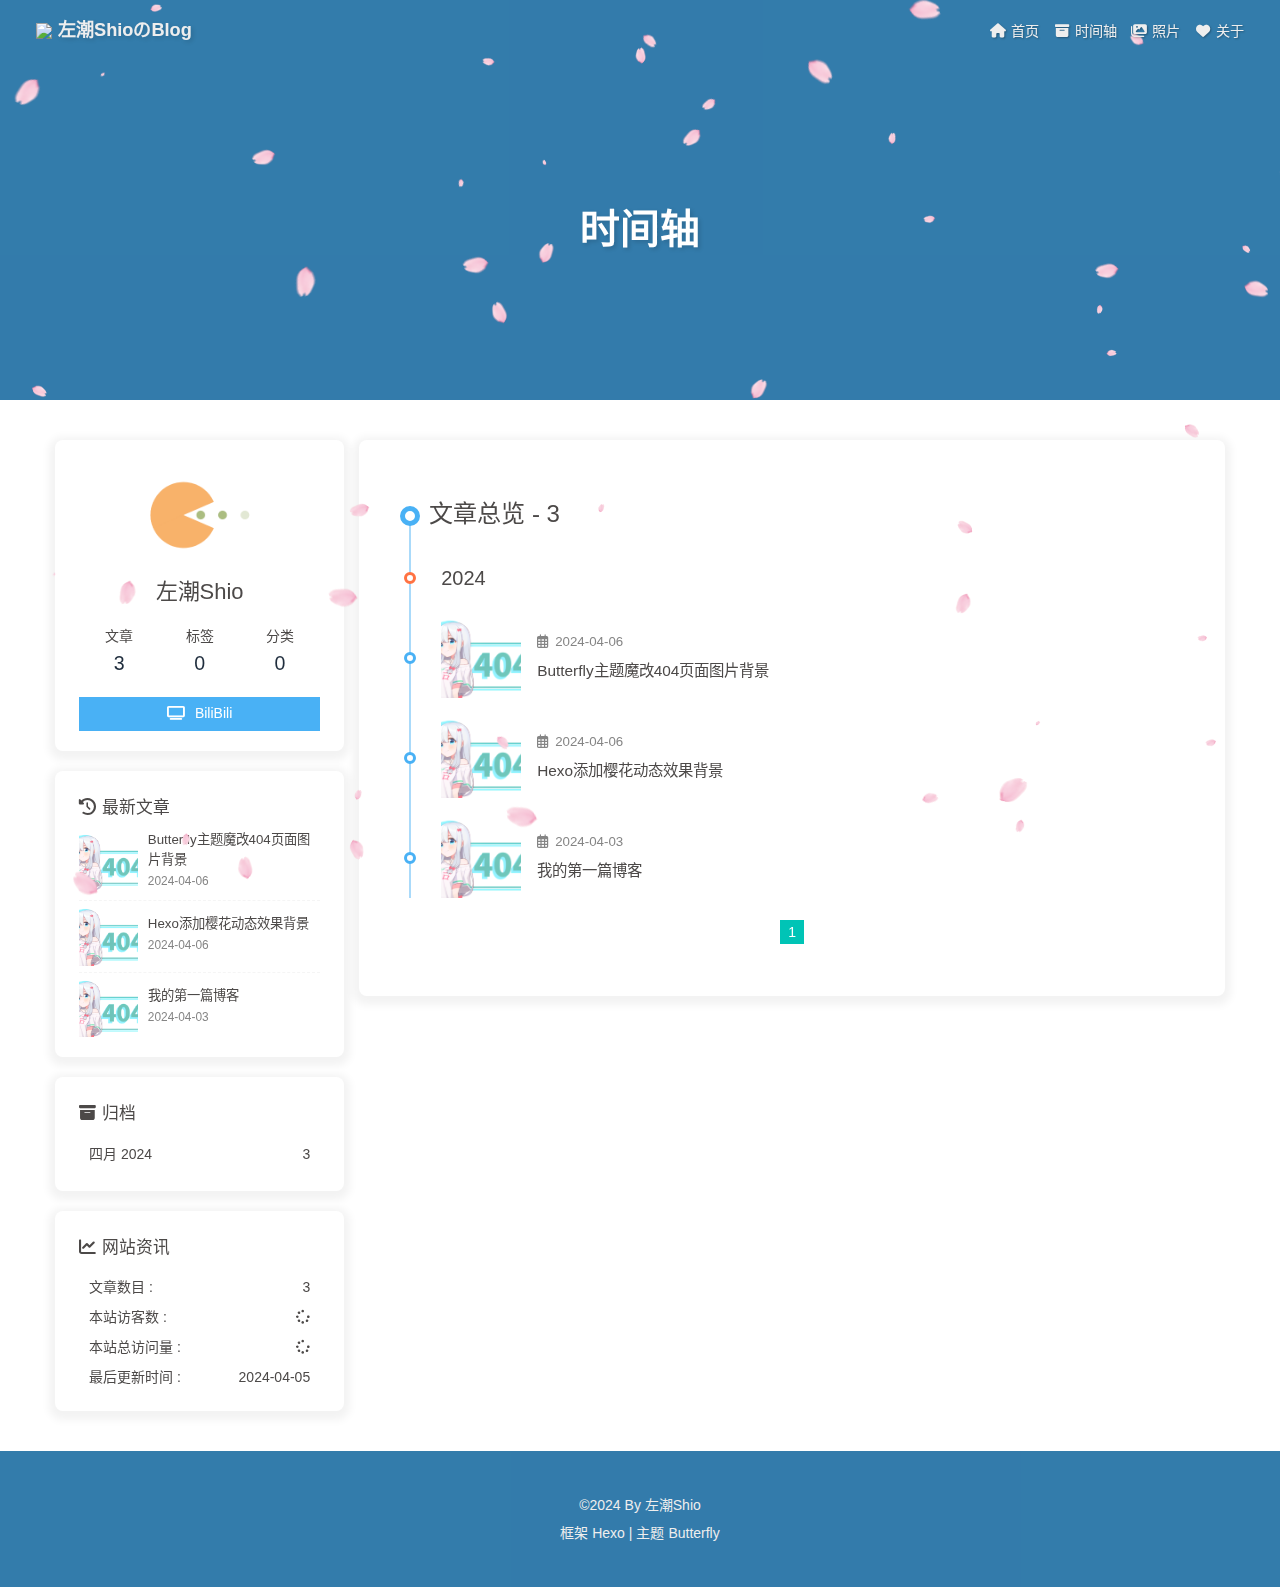
==== commit cdd5eaa1: "Site updated: 2024-04-06 04:19:53" ====
--- a/archives/index.html
+++ b/archives/index.html
@@ -51,7 +51,7 @@
   isHome: false,
   isHighlightShrink: false,
   isToc: false,
-  postUpdate: '2024-04-06 04:18:10'
+  postUpdate: '2024-04-06 04:19:31'
 }</script><script>(win=>{
       win.saveToLocal = {
         set: (key, value, ttl) => {
@@ -148,7 +148,7 @@
         }
       }
       detectApple()
-    })(window)</script><meta name="generator" content="Hexo 7.1.1"></head><body><div id="web_bg"></div><div id="sidebar"><div id="menu-mask"></div><div id="sidebar-menus"><div class="avatar-img is-center"><img src="https://cdn.jsdelivr.net/gh/zuochao44/blogimage@main/img/avatar2.jpg" onerror="onerror=null;src='/img/friend_404.gif'" alt="avatar"/></div><div class="sidebar-site-data site-data is-center"><a href="/archives/"><div class="headline">文章</div><div class="length-num">3</div></a><a href="/tags/"><div class="headline">标签</div><div class="length-num">0</div></a><a href="/categories/"><div class="headline">分类</div><div class="length-num">0</div></a></div><hr class="custom-hr"/><div class="menus_items"><div class="menus_item"><a class="site-page" href="/"><i class="fa-fw fas fa-home"></i><span> 首页</span></a></div><div class="menus_item"><a class="site-page" href="/archives/"><i class="fa-fw fas fa-archive"></i><span> 时间轴</span></a></div><div class="menus_item"><a class="site-page" href="/Gallery/"><i class="fa-fw fas fa-images"></i><span> 照片</span></a></div><div class="menus_item"><a class="site-page" href="/about/"><i class="fa-fw fas fa-heart"></i><span> 关于</span></a></div></div></div></div><div class="page" id="body-wrap"><header class="not-home-page" id="page-header" style="background-image: url('https://t.mwm.moe/pc')"><nav id="nav"><span id="blog-info"><a href="/" title="左潮ShioのBlog"><img class="site-icon" src="https://cdn.jsdelivr.net/gh/zuochao44/blogimage@main/img/avatar.jpg"/><span class="site-name">左潮ShioのBlog</span></a></span><div id="menus"><div class="menus_items"><div class="menus_item"><a class="site-page" href="/"><i class="fa-fw fas fa-home"></i><span> 首页</span></a></div><div class="menus_item"><a class="site-page" href="/archives/"><i class="fa-fw fas fa-archive"></i><span> 时间轴</span></a></div><div class="menus_item"><a class="site-page" href="/Gallery/"><i class="fa-fw fas fa-images"></i><span> 照片</span></a></div><div class="menus_item"><a class="site-page" href="/about/"><i class="fa-fw fas fa-heart"></i><span> 关于</span></a></div></div><div id="toggle-menu"><a class="site-page" href="javascript:void(0);"><i class="fas fa-bars fa-fw"></i></a></div></div></nav><div id="page-site-info"><h1 id="site-title">时间轴</h1></div></header><main class="layout" id="content-inner"><div id="archive"><div class="article-sort-title">文章总览 - 3</div><div class="article-sort"><div class="article-sort-item year">2024</div><div class="article-sort-item"><a class="article-sort-item-img" href="/2024/04/06/2024-04-06-Butterfly%E4%B8%BB%E9%A2%98%E9%AD%94%E6%94%B9404%E9%A1%B5%E9%9D%A2%E5%9B%BE%E7%89%87%E8%83%8C%E6%99%AF/" title="Butterfly主题魔改404页面图片背景"><img src="https://cdn.jsdelivr.net/gh/zuochao44/blogimage@main/img/404.png" alt="Butterfly主题魔改404页面图片背景" onerror="this.onerror=null;this.src='/img/404.png'"></a><div class="article-sort-item-info"><div class="article-sort-item-time"><i class="far fa-calendar-alt"></i><time class="post-meta-date-created" datetime="2024-04-05T17:08:50.000Z" title="发表于 2024-04-06 01:08:50">2024-04-06</time></div><a class="article-sort-item-title" href="/2024/04/06/2024-04-06-Butterfly%E4%B8%BB%E9%A2%98%E9%AD%94%E6%94%B9404%E9%A1%B5%E9%9D%A2%E5%9B%BE%E7%89%87%E8%83%8C%E6%99%AF/" title="Butterfly主题魔改404页面图片背景">Butterfly主题魔改404页面图片背景</a></div></div><div class="article-sort-item"><a class="article-sort-item-img" href="/2024/04/06/2024-04-06-Hexo%E6%B7%BB%E5%8A%A0%E6%A8%B1%E8%8A%B1%E5%8A%A8%E6%80%81%E6%95%88%E6%9E%9C%E8%83%8C%E6%99%AF/" title="Hexo添加樱花动态效果背景"><img src="https://tc.mwm.moe/i/1/2023/10/28/653c6dfc085ee.webp" alt="Hexo添加樱花动态效果背景" onerror="this.onerror=null;this.src='/img/404.png'"></a><div class="article-sort-item-info"><div class="article-sort-item-time"><i class="far fa-calendar-alt"></i><time class="post-meta-date-created" datetime="2024-04-05T16:10:50.000Z" title="发表于 2024-04-06 00:10:50">2024-04-06</time></div><a class="article-sort-item-title" href="/2024/04/06/2024-04-06-Hexo%E6%B7%BB%E5%8A%A0%E6%A8%B1%E8%8A%B1%E5%8A%A8%E6%80%81%E6%95%88%E6%9E%9C%E8%83%8C%E6%99%AF/" title="Hexo添加樱花动态效果背景">Hexo添加樱花动态效果背景</a></div></div><div class="article-sort-item"><a class="article-sort-item-img" href="/2024/04/03/2024-04-03-%E6%88%91%E7%9A%84%E7%AC%AC%E4%B8%80%E7%AF%87%E5%8D%9A%E5%AE%A2/" title="我的第一篇博客"><img src="https://tc.mwm.moe/i/1/2023/10/28/653c6e52b8a96.webp" alt="我的第一篇博客" onerror="this.onerror=null;this.src='/img/404.png'"></a><div class="article-sort-item-info"><div class="article-sort-item-time"><i class="far fa-calendar-alt"></i><time class="post-meta-date-created" datetime="2024-04-03T08:34:50.000Z" title="发表于 2024-04-03 16:34:50">2024-04-03</time></div><a class="article-sort-item-title" href="/2024/04/03/2024-04-03-%E6%88%91%E7%9A%84%E7%AC%AC%E4%B8%80%E7%AF%87%E5%8D%9A%E5%AE%A2/" title="我的第一篇博客">我的第一篇博客</a></div></div></div><nav id="pagination"><div class="pagination"><span class="page-number current">1</span></div></nav></div><div class="aside-content" id="aside-content"><div class="card-widget card-info"><div class="is-center"><div class="avatar-img"><img src="https://cdn.jsdelivr.net/gh/zuochao44/blogimage@main/img/avatar2.jpg" onerror="this.onerror=null;this.src='/img/friend_404.gif'" alt="avatar"/></div><div class="author-info__name">左潮Shio</div><div class="author-info__description"></div></div><div class="card-info-data site-data is-center"><a href="/archives/"><div class="headline">文章</div><div class="length-num">3</div></a><a href="/tags/"><div class="headline">标签</div><div class="length-num">0</div></a><a href="/categories/"><div class="headline">分类</div><div class="length-num">0</div></a></div><a id="card-info-btn" target="_blank" rel="noopener" href="https://space.bilibili.com/3493118852729680"><i class="fa-solid fa-tv"></i><span>BiliBili</span></a></div><div class="sticky_layout"><div class="card-widget card-recent-post"><div class="item-headline"><i class="fas fa-history"></i><span>最新文章</span></div><div class="aside-list"><div class="aside-list-item"><a class="thumbnail" href="/2024/04/06/2024-04-06-Butterfly%E4%B8%BB%E9%A2%98%E9%AD%94%E6%94%B9404%E9%A1%B5%E9%9D%A2%E5%9B%BE%E7%89%87%E8%83%8C%E6%99%AF/" title="Butterfly主题魔改404页面图片背景"><img src="https://cdn.jsdelivr.net/gh/zuochao44/blogimage@main/img/404.png" onerror="this.onerror=null;this.src='/img/404.png'" alt="Butterfly主题魔改404页面图片背景"/></a><div class="content"><a class="title" href="/2024/04/06/2024-04-06-Butterfly%E4%B8%BB%E9%A2%98%E9%AD%94%E6%94%B9404%E9%A1%B5%E9%9D%A2%E5%9B%BE%E7%89%87%E8%83%8C%E6%99%AF/" title="Butterfly主题魔改404页面图片背景">Butterfly主题魔改404页面图片背景</a><time datetime="2024-04-05T17:08:50.000Z" title="发表于 2024-04-06 01:08:50">2024-04-06</time></div></div><div class="aside-list-item"><a class="thumbnail" href="/2024/04/06/2024-04-06-Hexo%E6%B7%BB%E5%8A%A0%E6%A8%B1%E8%8A%B1%E5%8A%A8%E6%80%81%E6%95%88%E6%9E%9C%E8%83%8C%E6%99%AF/" title="Hexo添加樱花动态效果背景"><img src="https://tc.mwm.moe/i/1/2023/10/28/653c6dfc085ee.webp" onerror="this.onerror=null;this.src='/img/404.png'" alt="Hexo添加樱花动态效果背景"/></a><div class="content"><a class="title" href="/2024/04/06/2024-04-06-Hexo%E6%B7%BB%E5%8A%A0%E6%A8%B1%E8%8A%B1%E5%8A%A8%E6%80%81%E6%95%88%E6%9E%9C%E8%83%8C%E6%99%AF/" title="Hexo添加樱花动态效果背景">Hexo添加樱花动态效果背景</a><time datetime="2024-04-05T16:10:50.000Z" title="发表于 2024-04-06 00:10:50">2024-04-06</time></div></div><div class="aside-list-item"><a class="thumbnail" href="/2024/04/03/2024-04-03-%E6%88%91%E7%9A%84%E7%AC%AC%E4%B8%80%E7%AF%87%E5%8D%9A%E5%AE%A2/" title="我的第一篇博客"><img src="https://tc.mwm.moe/i/1/2023/10/28/653c6e52b8a96.webp" onerror="this.onerror=null;this.src='/img/404.png'" alt="我的第一篇博客"/></a><div class="content"><a class="title" href="/2024/04/03/2024-04-03-%E6%88%91%E7%9A%84%E7%AC%AC%E4%B8%80%E7%AF%87%E5%8D%9A%E5%AE%A2/" title="我的第一篇博客">我的第一篇博客</a><time datetime="2024-04-03T08:34:50.000Z" title="发表于 2024-04-03 16:34:50">2024-04-03</time></div></div></div></div><div class="card-widget card-archives"><div class="item-headline"><i class="fas fa-archive"></i><span>归档</span></div><ul class="card-archive-list"><li class="card-archive-list-item"><a class="card-archive-list-link" href="/archives/2024/04/"><span class="card-archive-list-date">四月 2024</span><span class="card-archive-list-count">3</span></a></li></ul></div><div class="card-widget card-webinfo"><div class="item-headline"><i class="fas fa-chart-line"></i><span>网站资讯</span></div><div class="webinfo"><div class="webinfo-item"><div class="item-name">文章数目 :</div><div class="item-count">3</div></div><div class="webinfo-item"><div class="item-name">本站访客数 :</div><div class="item-count" id="busuanzi_value_site_uv"><i class="fa-solid fa-spinner fa-spin"></i></div></div><div class="webinfo-item"><div class="item-name">本站总访问量 :</div><div class="item-count" id="busuanzi_value_site_pv"><i class="fa-solid fa-spinner fa-spin"></i></div></div><div class="webinfo-item"><div class="item-name">最后更新时间 :</div><div class="item-count" id="last-push-date" data-lastPushDate="2024-04-05T20:18:10.273Z"><i class="fa-solid fa-spinner fa-spin"></i></div></div></div></div></div></div></main><footer id="footer" style="background-image: url('https://t.mwm.moe/pc')"><div id="footer-wrap"><div class="copyright">&copy;2024 By 左潮Shio</div><div class="framework-info"><span>框架 </span><a target="_blank" rel="noopener" href="https://hexo.io">Hexo</a><span class="footer-separator">|</span><span>主题 </span><a target="_blank" rel="noopener" href="https://github.com/jerryc127/hexo-theme-butterfly">Butterfly</a></div></div></footer></div><div id="rightside"><div id="rightside-config-hide"><button id="darkmode" type="button" title="浅色和深色模式转换"><i class="fas fa-adjust"></i></button><button id="hide-aside-btn" type="button" title="单栏和双栏切换"><i class="fas fa-arrows-alt-h"></i></button></div><div id="rightside-config-show"><button id="rightside-config" type="button" title="设置"><i class="fas fa-cog fa-spin"></i></button><button id="go-up" type="button" title="回到顶部"><span class="scroll-percent"></span><i class="fas fa-arrow-up"></i></button></div></div><div><script src="/js/utils.js?v=4.13.0"></script><script src="/js/main.js?v=4.13.0"></script><script src="https://cdn.jsdelivr.net/npm/@fancyapps/ui@5.0.33/dist/fancybox/fancybox.umd.min.js"></script><div class="js-pjax"></div><div class="aplayer no-destroy" data-id="9687117370" data-server="netease" data-type="playlist" data-fixed="true" data-mini="true" data-listFolded="false" data-order="random" data-preload="none" data-autoplay="false" muted></div><script src="/js/sakura.js"></script><link rel="stylesheet" href="https://cdn.jsdelivr.net/npm/aplayer@1.10.1/dist/APlayer.min.css" media="print" onload="this.media='all'"><script src="https://cdn.jsdelivr.net/npm/aplayer@1.10.1/dist/APlayer.min.js"></script><script src="https://cdn.jsdelivr.net/npm/butterfly-extsrc@1.1.3/metingjs/dist/Meting.min.js"></script><script src="https://cdn.jsdelivr.net/npm/pjax@0.2.8/pjax.min.js"></script><script>let pjaxSelectors = ["head > title","#config-diff","#body-wrap","#rightside-config-hide","#rightside-config-show",".js-pjax"]
+    })(window)</script><meta name="generator" content="Hexo 7.1.1"></head><body><div id="web_bg"></div><div id="sidebar"><div id="menu-mask"></div><div id="sidebar-menus"><div class="avatar-img is-center"><img src="https://cdn.jsdelivr.net/gh/zuochao44/blogimage@main/img/avatar2.jpg" onerror="onerror=null;src='/img/friend_404.gif'" alt="avatar"/></div><div class="sidebar-site-data site-data is-center"><a href="/archives/"><div class="headline">文章</div><div class="length-num">3</div></a><a href="/tags/"><div class="headline">标签</div><div class="length-num">0</div></a><a href="/categories/"><div class="headline">分类</div><div class="length-num">0</div></a></div><hr class="custom-hr"/><div class="menus_items"><div class="menus_item"><a class="site-page" href="/"><i class="fa-fw fas fa-home"></i><span> 首页</span></a></div><div class="menus_item"><a class="site-page" href="/archives/"><i class="fa-fw fas fa-archive"></i><span> 时间轴</span></a></div><div class="menus_item"><a class="site-page" href="/Gallery/"><i class="fa-fw fas fa-images"></i><span> 照片</span></a></div><div class="menus_item"><a class="site-page" href="/about/"><i class="fa-fw fas fa-heart"></i><span> 关于</span></a></div></div></div></div><div class="page" id="body-wrap"><header class="not-home-page" id="page-header" style="background-image: url('https://t.mwm.moe/pc')"><nav id="nav"><span id="blog-info"><a href="/" title="左潮ShioのBlog"><img class="site-icon" src="https://cdn.jsdelivr.net/gh/zuochao44/blogimage@main/img/avatar.jpg"/><span class="site-name">左潮ShioのBlog</span></a></span><div id="menus"><div class="menus_items"><div class="menus_item"><a class="site-page" href="/"><i class="fa-fw fas fa-home"></i><span> 首页</span></a></div><div class="menus_item"><a class="site-page" href="/archives/"><i class="fa-fw fas fa-archive"></i><span> 时间轴</span></a></div><div class="menus_item"><a class="site-page" href="/Gallery/"><i class="fa-fw fas fa-images"></i><span> 照片</span></a></div><div class="menus_item"><a class="site-page" href="/about/"><i class="fa-fw fas fa-heart"></i><span> 关于</span></a></div></div><div id="toggle-menu"><a class="site-page" href="javascript:void(0);"><i class="fas fa-bars fa-fw"></i></a></div></div></nav><div id="page-site-info"><h1 id="site-title">时间轴</h1></div></header><main class="layout" id="content-inner"><div id="archive"><div class="article-sort-title">文章总览 - 3</div><div class="article-sort"><div class="article-sort-item year">2024</div><div class="article-sort-item"><a class="article-sort-item-img" href="/2024/04/06/2024-04-06-Butterfly%E4%B8%BB%E9%A2%98%E9%AD%94%E6%94%B9404%E9%A1%B5%E9%9D%A2%E5%9B%BE%E7%89%87%E8%83%8C%E6%99%AF/" title="Butterfly主题魔改404页面图片背景"><img src="https://cdn.jsdelivr.net/gh/zuochao44/blogimage@main/img/404.png" alt="Butterfly主题魔改404页面图片背景" onerror="this.onerror=null;this.src='/img/404.png'"></a><div class="article-sort-item-info"><div class="article-sort-item-time"><i class="far fa-calendar-alt"></i><time class="post-meta-date-created" datetime="2024-04-05T17:08:50.000Z" title="发表于 2024-04-06 01:08:50">2024-04-06</time></div><a class="article-sort-item-title" href="/2024/04/06/2024-04-06-Butterfly%E4%B8%BB%E9%A2%98%E9%AD%94%E6%94%B9404%E9%A1%B5%E9%9D%A2%E5%9B%BE%E7%89%87%E8%83%8C%E6%99%AF/" title="Butterfly主题魔改404页面图片背景">Butterfly主题魔改404页面图片背景</a></div></div><div class="article-sort-item"><a class="article-sort-item-img" href="/2024/04/06/2024-04-06-Hexo%E6%B7%BB%E5%8A%A0%E6%A8%B1%E8%8A%B1%E5%8A%A8%E6%80%81%E6%95%88%E6%9E%9C%E8%83%8C%E6%99%AF/" title="Hexo添加樱花动态效果背景"><img src="https://tc.mwm.moe/i/1/2023/10/28/653c6dfc085ee.webp" alt="Hexo添加樱花动态效果背景" onerror="this.onerror=null;this.src='/img/404.png'"></a><div class="article-sort-item-info"><div class="article-sort-item-time"><i class="far fa-calendar-alt"></i><time class="post-meta-date-created" datetime="2024-04-05T16:10:50.000Z" title="发表于 2024-04-06 00:10:50">2024-04-06</time></div><a class="article-sort-item-title" href="/2024/04/06/2024-04-06-Hexo%E6%B7%BB%E5%8A%A0%E6%A8%B1%E8%8A%B1%E5%8A%A8%E6%80%81%E6%95%88%E6%9E%9C%E8%83%8C%E6%99%AF/" title="Hexo添加樱花动态效果背景">Hexo添加樱花动态效果背景</a></div></div><div class="article-sort-item"><a class="article-sort-item-img" href="/2024/04/03/2024-04-03-%E6%88%91%E7%9A%84%E7%AC%AC%E4%B8%80%E7%AF%87%E5%8D%9A%E5%AE%A2/" title="我的第一篇博客"><img src="https://tc.mwm.moe/i/1/2023/10/28/653c6e52b8a96.webp" alt="我的第一篇博客" onerror="this.onerror=null;this.src='/img/404.png'"></a><div class="article-sort-item-info"><div class="article-sort-item-time"><i class="far fa-calendar-alt"></i><time class="post-meta-date-created" datetime="2024-04-03T08:34:50.000Z" title="发表于 2024-04-03 16:34:50">2024-04-03</time></div><a class="article-sort-item-title" href="/2024/04/03/2024-04-03-%E6%88%91%E7%9A%84%E7%AC%AC%E4%B8%80%E7%AF%87%E5%8D%9A%E5%AE%A2/" title="我的第一篇博客">我的第一篇博客</a></div></div></div><nav id="pagination"><div class="pagination"><span class="page-number current">1</span></div></nav></div><div class="aside-content" id="aside-content"><div class="card-widget card-info"><div class="is-center"><div class="avatar-img"><img src="https://cdn.jsdelivr.net/gh/zuochao44/blogimage@main/img/avatar2.jpg" onerror="this.onerror=null;this.src='/img/friend_404.gif'" alt="avatar"/></div><div class="author-info__name">左潮Shio</div><div class="author-info__description"></div></div><div class="card-info-data site-data is-center"><a href="/archives/"><div class="headline">文章</div><div class="length-num">3</div></a><a href="/tags/"><div class="headline">标签</div><div class="length-num">0</div></a><a href="/categories/"><div class="headline">分类</div><div class="length-num">0</div></a></div><a id="card-info-btn" target="_blank" rel="noopener" href="https://space.bilibili.com/3493118852729680"><i class="fa-solid fa-tv"></i><span>BiliBili</span></a></div><div class="sticky_layout"><div class="card-widget card-recent-post"><div class="item-headline"><i class="fas fa-history"></i><span>最新文章</span></div><div class="aside-list"><div class="aside-list-item"><a class="thumbnail" href="/2024/04/06/2024-04-06-Butterfly%E4%B8%BB%E9%A2%98%E9%AD%94%E6%94%B9404%E9%A1%B5%E9%9D%A2%E5%9B%BE%E7%89%87%E8%83%8C%E6%99%AF/" title="Butterfly主题魔改404页面图片背景"><img src="https://cdn.jsdelivr.net/gh/zuochao44/blogimage@main/img/404.png" onerror="this.onerror=null;this.src='/img/404.png'" alt="Butterfly主题魔改404页面图片背景"/></a><div class="content"><a class="title" href="/2024/04/06/2024-04-06-Butterfly%E4%B8%BB%E9%A2%98%E9%AD%94%E6%94%B9404%E9%A1%B5%E9%9D%A2%E5%9B%BE%E7%89%87%E8%83%8C%E6%99%AF/" title="Butterfly主题魔改404页面图片背景">Butterfly主题魔改404页面图片背景</a><time datetime="2024-04-05T17:08:50.000Z" title="发表于 2024-04-06 01:08:50">2024-04-06</time></div></div><div class="aside-list-item"><a class="thumbnail" href="/2024/04/06/2024-04-06-Hexo%E6%B7%BB%E5%8A%A0%E6%A8%B1%E8%8A%B1%E5%8A%A8%E6%80%81%E6%95%88%E6%9E%9C%E8%83%8C%E6%99%AF/" title="Hexo添加樱花动态效果背景"><img src="https://tc.mwm.moe/i/1/2023/10/28/653c6dfc085ee.webp" onerror="this.onerror=null;this.src='/img/404.png'" alt="Hexo添加樱花动态效果背景"/></a><div class="content"><a class="title" href="/2024/04/06/2024-04-06-Hexo%E6%B7%BB%E5%8A%A0%E6%A8%B1%E8%8A%B1%E5%8A%A8%E6%80%81%E6%95%88%E6%9E%9C%E8%83%8C%E6%99%AF/" title="Hexo添加樱花动态效果背景">Hexo添加樱花动态效果背景</a><time datetime="2024-04-05T16:10:50.000Z" title="发表于 2024-04-06 00:10:50">2024-04-06</time></div></div><div class="aside-list-item"><a class="thumbnail" href="/2024/04/03/2024-04-03-%E6%88%91%E7%9A%84%E7%AC%AC%E4%B8%80%E7%AF%87%E5%8D%9A%E5%AE%A2/" title="我的第一篇博客"><img src="https://tc.mwm.moe/i/1/2023/10/28/653c6e52b8a96.webp" onerror="this.onerror=null;this.src='/img/404.png'" alt="我的第一篇博客"/></a><div class="content"><a class="title" href="/2024/04/03/2024-04-03-%E6%88%91%E7%9A%84%E7%AC%AC%E4%B8%80%E7%AF%87%E5%8D%9A%E5%AE%A2/" title="我的第一篇博客">我的第一篇博客</a><time datetime="2024-04-03T08:34:50.000Z" title="发表于 2024-04-03 16:34:50">2024-04-03</time></div></div></div></div><div class="card-widget card-archives"><div class="item-headline"><i class="fas fa-archive"></i><span>归档</span></div><ul class="card-archive-list"><li class="card-archive-list-item"><a class="card-archive-list-link" href="/archives/2024/04/"><span class="card-archive-list-date">四月 2024</span><span class="card-archive-list-count">3</span></a></li></ul></div><div class="card-widget card-webinfo"><div class="item-headline"><i class="fas fa-chart-line"></i><span>网站资讯</span></div><div class="webinfo"><div class="webinfo-item"><div class="item-name">文章数目 :</div><div class="item-count">3</div></div><div class="webinfo-item"><div class="item-name">本站访客数 :</div><div class="item-count" id="busuanzi_value_site_uv"><i class="fa-solid fa-spinner fa-spin"></i></div></div><div class="webinfo-item"><div class="item-name">本站总访问量 :</div><div class="item-count" id="busuanzi_value_site_pv"><i class="fa-solid fa-spinner fa-spin"></i></div></div><div class="webinfo-item"><div class="item-name">最后更新时间 :</div><div class="item-count" id="last-push-date" data-lastPushDate="2024-04-05T20:19:31.325Z"><i class="fa-solid fa-spinner fa-spin"></i></div></div></div></div></div></div></main><footer id="footer" style="background-image: url('https://t.mwm.moe/pc')"><div id="footer-wrap"><div class="copyright">&copy;2024 By 左潮Shio</div><div class="framework-info"><span>框架 </span><a target="_blank" rel="noopener" href="https://hexo.io">Hexo</a><span class="footer-separator">|</span><span>主题 </span><a target="_blank" rel="noopener" href="https://github.com/jerryc127/hexo-theme-butterfly">Butterfly</a></div></div></footer></div><div id="rightside"><div id="rightside-config-hide"><button id="darkmode" type="button" title="浅色和深色模式转换"><i class="fas fa-adjust"></i></button><button id="hide-aside-btn" type="button" title="单栏和双栏切换"><i class="fas fa-arrows-alt-h"></i></button></div><div id="rightside-config-show"><button id="rightside-config" type="button" title="设置"><i class="fas fa-cog fa-spin"></i></button><button id="go-up" type="button" title="回到顶部"><span class="scroll-percent"></span><i class="fas fa-arrow-up"></i></button></div></div><div><script src="/js/utils.js?v=4.13.0"></script><script src="/js/main.js?v=4.13.0"></script><script src="https://cdn.jsdelivr.net/npm/@fancyapps/ui@5.0.33/dist/fancybox/fancybox.umd.min.js"></script><div class="js-pjax"></div><div class="aplayer no-destroy" data-id="9687117370" data-server="netease" data-type="playlist" data-fixed="true" data-mini="true" data-listFolded="false" data-order="random" data-preload="none" data-autoplay="false" muted></div><script src="/js/sakura.js"></script><link rel="stylesheet" href="https://cdn.jsdelivr.net/npm/aplayer@1.10.1/dist/APlayer.min.css" media="print" onload="this.media='all'"><script src="https://cdn.jsdelivr.net/npm/aplayer@1.10.1/dist/APlayer.min.js"></script><script src="https://cdn.jsdelivr.net/npm/butterfly-extsrc@1.1.3/metingjs/dist/Meting.min.js"></script><script src="https://cdn.jsdelivr.net/npm/pjax@0.2.8/pjax.min.js"></script><script>let pjaxSelectors = ["head > title","#config-diff","#body-wrap","#rightside-config-hide","#rightside-config-show",".js-pjax"]
 
 var pjax = new Pjax({
   elements: 'a:not([target="_blank"])',
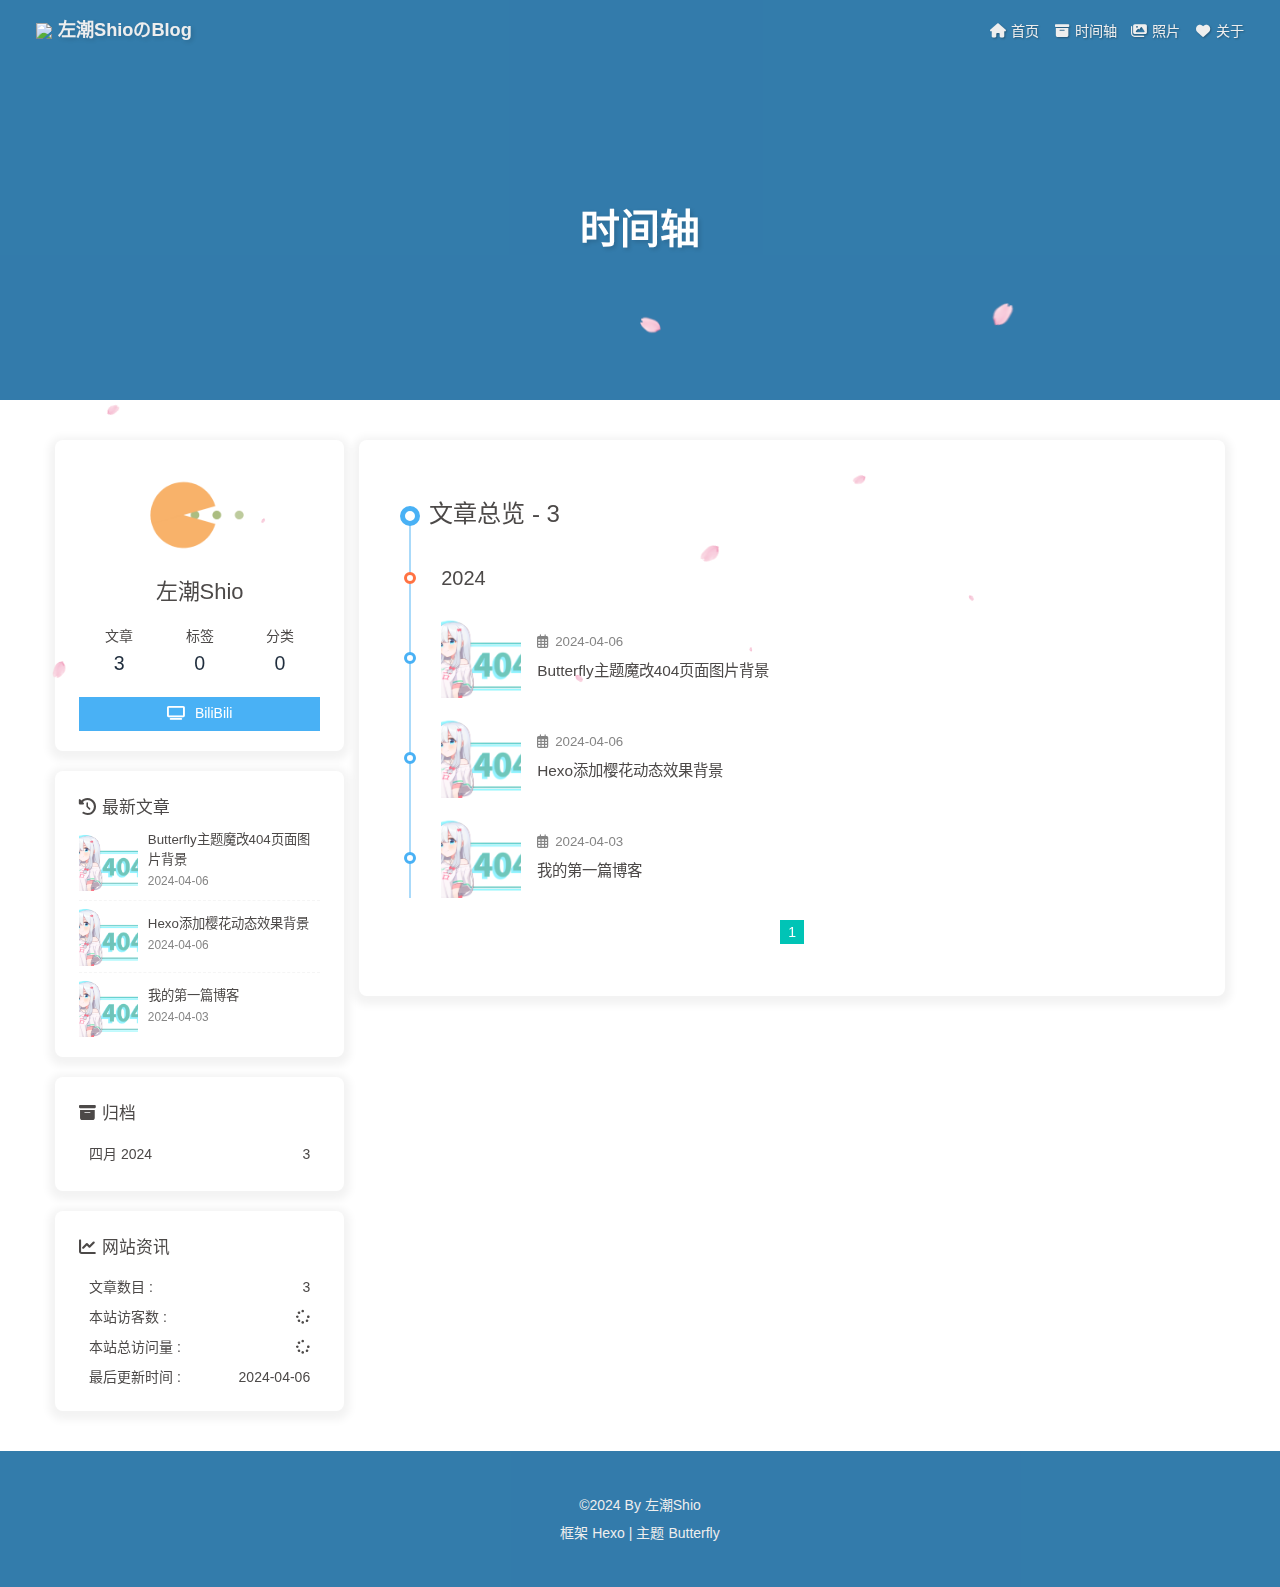
==== commit f6b4f409: "Site updated: 2024-04-06 15:48:52" ====
--- a/archives/index.html
+++ b/archives/index.html
@@ -51,7 +51,7 @@
   isHome: false,
   isHighlightShrink: false,
   isToc: false,
-  postUpdate: '2024-04-06 04:19:31'
+  postUpdate: '2024-04-06 15:48:14'
 }</script><script>(win=>{
       win.saveToLocal = {
         set: (key, value, ttl) => {
@@ -148,7 +148,7 @@
         }
       }
       detectApple()
-    })(window)</script><meta name="generator" content="Hexo 7.1.1"></head><body><div id="web_bg"></div><div id="sidebar"><div id="menu-mask"></div><div id="sidebar-menus"><div class="avatar-img is-center"><img src="https://cdn.jsdelivr.net/gh/zuochao44/blogimage@main/img/avatar2.jpg" onerror="onerror=null;src='/img/friend_404.gif'" alt="avatar"/></div><div class="sidebar-site-data site-data is-center"><a href="/archives/"><div class="headline">文章</div><div class="length-num">3</div></a><a href="/tags/"><div class="headline">标签</div><div class="length-num">0</div></a><a href="/categories/"><div class="headline">分类</div><div class="length-num">0</div></a></div><hr class="custom-hr"/><div class="menus_items"><div class="menus_item"><a class="site-page" href="/"><i class="fa-fw fas fa-home"></i><span> 首页</span></a></div><div class="menus_item"><a class="site-page" href="/archives/"><i class="fa-fw fas fa-archive"></i><span> 时间轴</span></a></div><div class="menus_item"><a class="site-page" href="/Gallery/"><i class="fa-fw fas fa-images"></i><span> 照片</span></a></div><div class="menus_item"><a class="site-page" href="/about/"><i class="fa-fw fas fa-heart"></i><span> 关于</span></a></div></div></div></div><div class="page" id="body-wrap"><header class="not-home-page" id="page-header" style="background-image: url('https://t.mwm.moe/pc')"><nav id="nav"><span id="blog-info"><a href="/" title="左潮ShioのBlog"><img class="site-icon" src="https://cdn.jsdelivr.net/gh/zuochao44/blogimage@main/img/avatar.jpg"/><span class="site-name">左潮ShioのBlog</span></a></span><div id="menus"><div class="menus_items"><div class="menus_item"><a class="site-page" href="/"><i class="fa-fw fas fa-home"></i><span> 首页</span></a></div><div class="menus_item"><a class="site-page" href="/archives/"><i class="fa-fw fas fa-archive"></i><span> 时间轴</span></a></div><div class="menus_item"><a class="site-page" href="/Gallery/"><i class="fa-fw fas fa-images"></i><span> 照片</span></a></div><div class="menus_item"><a class="site-page" href="/about/"><i class="fa-fw fas fa-heart"></i><span> 关于</span></a></div></div><div id="toggle-menu"><a class="site-page" href="javascript:void(0);"><i class="fas fa-bars fa-fw"></i></a></div></div></nav><div id="page-site-info"><h1 id="site-title">时间轴</h1></div></header><main class="layout" id="content-inner"><div id="archive"><div class="article-sort-title">文章总览 - 3</div><div class="article-sort"><div class="article-sort-item year">2024</div><div class="article-sort-item"><a class="article-sort-item-img" href="/2024/04/06/2024-04-06-Butterfly%E4%B8%BB%E9%A2%98%E9%AD%94%E6%94%B9404%E9%A1%B5%E9%9D%A2%E5%9B%BE%E7%89%87%E8%83%8C%E6%99%AF/" title="Butterfly主题魔改404页面图片背景"><img src="https://cdn.jsdelivr.net/gh/zuochao44/blogimage@main/img/404.png" alt="Butterfly主题魔改404页面图片背景" onerror="this.onerror=null;this.src='/img/404.png'"></a><div class="article-sort-item-info"><div class="article-sort-item-time"><i class="far fa-calendar-alt"></i><time class="post-meta-date-created" datetime="2024-04-05T17:08:50.000Z" title="发表于 2024-04-06 01:08:50">2024-04-06</time></div><a class="article-sort-item-title" href="/2024/04/06/2024-04-06-Butterfly%E4%B8%BB%E9%A2%98%E9%AD%94%E6%94%B9404%E9%A1%B5%E9%9D%A2%E5%9B%BE%E7%89%87%E8%83%8C%E6%99%AF/" title="Butterfly主题魔改404页面图片背景">Butterfly主题魔改404页面图片背景</a></div></div><div class="article-sort-item"><a class="article-sort-item-img" href="/2024/04/06/2024-04-06-Hexo%E6%B7%BB%E5%8A%A0%E6%A8%B1%E8%8A%B1%E5%8A%A8%E6%80%81%E6%95%88%E6%9E%9C%E8%83%8C%E6%99%AF/" title="Hexo添加樱花动态效果背景"><img src="https://tc.mwm.moe/i/1/2023/10/28/653c6dfc085ee.webp" alt="Hexo添加樱花动态效果背景" onerror="this.onerror=null;this.src='/img/404.png'"></a><div class="article-sort-item-info"><div class="article-sort-item-time"><i class="far fa-calendar-alt"></i><time class="post-meta-date-created" datetime="2024-04-05T16:10:50.000Z" title="发表于 2024-04-06 00:10:50">2024-04-06</time></div><a class="article-sort-item-title" href="/2024/04/06/2024-04-06-Hexo%E6%B7%BB%E5%8A%A0%E6%A8%B1%E8%8A%B1%E5%8A%A8%E6%80%81%E6%95%88%E6%9E%9C%E8%83%8C%E6%99%AF/" title="Hexo添加樱花动态效果背景">Hexo添加樱花动态效果背景</a></div></div><div class="article-sort-item"><a class="article-sort-item-img" href="/2024/04/03/2024-04-03-%E6%88%91%E7%9A%84%E7%AC%AC%E4%B8%80%E7%AF%87%E5%8D%9A%E5%AE%A2/" title="我的第一篇博客"><img src="https://tc.mwm.moe/i/1/2023/10/28/653c6e52b8a96.webp" alt="我的第一篇博客" onerror="this.onerror=null;this.src='/img/404.png'"></a><div class="article-sort-item-info"><div class="article-sort-item-time"><i class="far fa-calendar-alt"></i><time class="post-meta-date-created" datetime="2024-04-03T08:34:50.000Z" title="发表于 2024-04-03 16:34:50">2024-04-03</time></div><a class="article-sort-item-title" href="/2024/04/03/2024-04-03-%E6%88%91%E7%9A%84%E7%AC%AC%E4%B8%80%E7%AF%87%E5%8D%9A%E5%AE%A2/" title="我的第一篇博客">我的第一篇博客</a></div></div></div><nav id="pagination"><div class="pagination"><span class="page-number current">1</span></div></nav></div><div class="aside-content" id="aside-content"><div class="card-widget card-info"><div class="is-center"><div class="avatar-img"><img src="https://cdn.jsdelivr.net/gh/zuochao44/blogimage@main/img/avatar2.jpg" onerror="this.onerror=null;this.src='/img/friend_404.gif'" alt="avatar"/></div><div class="author-info__name">左潮Shio</div><div class="author-info__description"></div></div><div class="card-info-data site-data is-center"><a href="/archives/"><div class="headline">文章</div><div class="length-num">3</div></a><a href="/tags/"><div class="headline">标签</div><div class="length-num">0</div></a><a href="/categories/"><div class="headline">分类</div><div class="length-num">0</div></a></div><a id="card-info-btn" target="_blank" rel="noopener" href="https://space.bilibili.com/3493118852729680"><i class="fa-solid fa-tv"></i><span>BiliBili</span></a></div><div class="sticky_layout"><div class="card-widget card-recent-post"><div class="item-headline"><i class="fas fa-history"></i><span>最新文章</span></div><div class="aside-list"><div class="aside-list-item"><a class="thumbnail" href="/2024/04/06/2024-04-06-Butterfly%E4%B8%BB%E9%A2%98%E9%AD%94%E6%94%B9404%E9%A1%B5%E9%9D%A2%E5%9B%BE%E7%89%87%E8%83%8C%E6%99%AF/" title="Butterfly主题魔改404页面图片背景"><img src="https://cdn.jsdelivr.net/gh/zuochao44/blogimage@main/img/404.png" onerror="this.onerror=null;this.src='/img/404.png'" alt="Butterfly主题魔改404页面图片背景"/></a><div class="content"><a class="title" href="/2024/04/06/2024-04-06-Butterfly%E4%B8%BB%E9%A2%98%E9%AD%94%E6%94%B9404%E9%A1%B5%E9%9D%A2%E5%9B%BE%E7%89%87%E8%83%8C%E6%99%AF/" title="Butterfly主题魔改404页面图片背景">Butterfly主题魔改404页面图片背景</a><time datetime="2024-04-05T17:08:50.000Z" title="发表于 2024-04-06 01:08:50">2024-04-06</time></div></div><div class="aside-list-item"><a class="thumbnail" href="/2024/04/06/2024-04-06-Hexo%E6%B7%BB%E5%8A%A0%E6%A8%B1%E8%8A%B1%E5%8A%A8%E6%80%81%E6%95%88%E6%9E%9C%E8%83%8C%E6%99%AF/" title="Hexo添加樱花动态效果背景"><img src="https://tc.mwm.moe/i/1/2023/10/28/653c6dfc085ee.webp" onerror="this.onerror=null;this.src='/img/404.png'" alt="Hexo添加樱花动态效果背景"/></a><div class="content"><a class="title" href="/2024/04/06/2024-04-06-Hexo%E6%B7%BB%E5%8A%A0%E6%A8%B1%E8%8A%B1%E5%8A%A8%E6%80%81%E6%95%88%E6%9E%9C%E8%83%8C%E6%99%AF/" title="Hexo添加樱花动态效果背景">Hexo添加樱花动态效果背景</a><time datetime="2024-04-05T16:10:50.000Z" title="发表于 2024-04-06 00:10:50">2024-04-06</time></div></div><div class="aside-list-item"><a class="thumbnail" href="/2024/04/03/2024-04-03-%E6%88%91%E7%9A%84%E7%AC%AC%E4%B8%80%E7%AF%87%E5%8D%9A%E5%AE%A2/" title="我的第一篇博客"><img src="https://tc.mwm.moe/i/1/2023/10/28/653c6e52b8a96.webp" onerror="this.onerror=null;this.src='/img/404.png'" alt="我的第一篇博客"/></a><div class="content"><a class="title" href="/2024/04/03/2024-04-03-%E6%88%91%E7%9A%84%E7%AC%AC%E4%B8%80%E7%AF%87%E5%8D%9A%E5%AE%A2/" title="我的第一篇博客">我的第一篇博客</a><time datetime="2024-04-03T08:34:50.000Z" title="发表于 2024-04-03 16:34:50">2024-04-03</time></div></div></div></div><div class="card-widget card-archives"><div class="item-headline"><i class="fas fa-archive"></i><span>归档</span></div><ul class="card-archive-list"><li class="card-archive-list-item"><a class="card-archive-list-link" href="/archives/2024/04/"><span class="card-archive-list-date">四月 2024</span><span class="card-archive-list-count">3</span></a></li></ul></div><div class="card-widget card-webinfo"><div class="item-headline"><i class="fas fa-chart-line"></i><span>网站资讯</span></div><div class="webinfo"><div class="webinfo-item"><div class="item-name">文章数目 :</div><div class="item-count">3</div></div><div class="webinfo-item"><div class="item-name">本站访客数 :</div><div class="item-count" id="busuanzi_value_site_uv"><i class="fa-solid fa-spinner fa-spin"></i></div></div><div class="webinfo-item"><div class="item-name">本站总访问量 :</div><div class="item-count" id="busuanzi_value_site_pv"><i class="fa-solid fa-spinner fa-spin"></i></div></div><div class="webinfo-item"><div class="item-name">最后更新时间 :</div><div class="item-count" id="last-push-date" data-lastPushDate="2024-04-05T20:19:31.325Z"><i class="fa-solid fa-spinner fa-spin"></i></div></div></div></div></div></div></main><footer id="footer" style="background-image: url('https://t.mwm.moe/pc')"><div id="footer-wrap"><div class="copyright">&copy;2024 By 左潮Shio</div><div class="framework-info"><span>框架 </span><a target="_blank" rel="noopener" href="https://hexo.io">Hexo</a><span class="footer-separator">|</span><span>主题 </span><a target="_blank" rel="noopener" href="https://github.com/jerryc127/hexo-theme-butterfly">Butterfly</a></div></div></footer></div><div id="rightside"><div id="rightside-config-hide"><button id="darkmode" type="button" title="浅色和深色模式转换"><i class="fas fa-adjust"></i></button><button id="hide-aside-btn" type="button" title="单栏和双栏切换"><i class="fas fa-arrows-alt-h"></i></button></div><div id="rightside-config-show"><button id="rightside-config" type="button" title="设置"><i class="fas fa-cog fa-spin"></i></button><button id="go-up" type="button" title="回到顶部"><span class="scroll-percent"></span><i class="fas fa-arrow-up"></i></button></div></div><div><script src="/js/utils.js?v=4.13.0"></script><script src="/js/main.js?v=4.13.0"></script><script src="https://cdn.jsdelivr.net/npm/@fancyapps/ui@5.0.33/dist/fancybox/fancybox.umd.min.js"></script><div class="js-pjax"></div><div class="aplayer no-destroy" data-id="9687117370" data-server="netease" data-type="playlist" data-fixed="true" data-mini="true" data-listFolded="false" data-order="random" data-preload="none" data-autoplay="false" muted></div><script src="/js/sakura.js"></script><link rel="stylesheet" href="https://cdn.jsdelivr.net/npm/aplayer@1.10.1/dist/APlayer.min.css" media="print" onload="this.media='all'"><script src="https://cdn.jsdelivr.net/npm/aplayer@1.10.1/dist/APlayer.min.js"></script><script src="https://cdn.jsdelivr.net/npm/butterfly-extsrc@1.1.3/metingjs/dist/Meting.min.js"></script><script src="https://cdn.jsdelivr.net/npm/pjax@0.2.8/pjax.min.js"></script><script>let pjaxSelectors = ["head > title","#config-diff","#body-wrap","#rightside-config-hide","#rightside-config-show",".js-pjax"]
+    })(window)</script><meta name="generator" content="Hexo 7.1.1"></head><body><div id="web_bg"></div><div id="sidebar"><div id="menu-mask"></div><div id="sidebar-menus"><div class="avatar-img is-center"><img src="https://cdn.jsdelivr.net/gh/zuochao44/blogimage@main/img/avatar2.jpg" onerror="onerror=null;src='/img/friend_404.gif'" alt="avatar"/></div><div class="sidebar-site-data site-data is-center"><a href="/archives/"><div class="headline">文章</div><div class="length-num">3</div></a><a href="/tags/"><div class="headline">标签</div><div class="length-num">0</div></a><a href="/categories/"><div class="headline">分类</div><div class="length-num">0</div></a></div><hr class="custom-hr"/><div class="menus_items"><div class="menus_item"><a class="site-page" href="/"><i class="fa-fw fas fa-home"></i><span> 首页</span></a></div><div class="menus_item"><a class="site-page" href="/archives/"><i class="fa-fw fas fa-archive"></i><span> 时间轴</span></a></div><div class="menus_item"><a class="site-page" href="/Gallery/"><i class="fa-fw fas fa-images"></i><span> 照片</span></a></div><div class="menus_item"><a class="site-page" href="/about/"><i class="fa-fw fas fa-heart"></i><span> 关于</span></a></div></div></div></div><div class="page" id="body-wrap"><header class="not-home-page" id="page-header" style="background-image: url('https://t.mwm.moe/pc')"><nav id="nav"><span id="blog-info"><a href="/" title="左潮ShioのBlog"><img class="site-icon" src="https://cdn.jsdelivr.net/gh/zuochao44/blogimage@main/img/avatar.jpg"/><span class="site-name">左潮ShioのBlog</span></a></span><div id="menus"><div class="menus_items"><div class="menus_item"><a class="site-page" href="/"><i class="fa-fw fas fa-home"></i><span> 首页</span></a></div><div class="menus_item"><a class="site-page" href="/archives/"><i class="fa-fw fas fa-archive"></i><span> 时间轴</span></a></div><div class="menus_item"><a class="site-page" href="/Gallery/"><i class="fa-fw fas fa-images"></i><span> 照片</span></a></div><div class="menus_item"><a class="site-page" href="/about/"><i class="fa-fw fas fa-heart"></i><span> 关于</span></a></div></div><div id="toggle-menu"><a class="site-page" href="javascript:void(0);"><i class="fas fa-bars fa-fw"></i></a></div></div></nav><div id="page-site-info"><h1 id="site-title">时间轴</h1></div></header><main class="layout" id="content-inner"><div id="archive"><div class="article-sort-title">文章总览 - 3</div><div class="article-sort"><div class="article-sort-item year">2024</div><div class="article-sort-item"><a class="article-sort-item-img" href="/2024/04/06/2024-04-06-Butterfly%E4%B8%BB%E9%A2%98%E9%AD%94%E6%94%B9404%E9%A1%B5%E9%9D%A2%E5%9B%BE%E7%89%87%E8%83%8C%E6%99%AF/" title="Butterfly主题魔改404页面图片背景"><img src="https://cdn.jsdelivr.net/gh/zuochao44/blogimage@main/img/404.png" alt="Butterfly主题魔改404页面图片背景" onerror="this.onerror=null;this.src='/img/404.png'"></a><div class="article-sort-item-info"><div class="article-sort-item-time"><i class="far fa-calendar-alt"></i><time class="post-meta-date-created" datetime="2024-04-05T17:08:50.000Z" title="发表于 2024-04-06 01:08:50">2024-04-06</time></div><a class="article-sort-item-title" href="/2024/04/06/2024-04-06-Butterfly%E4%B8%BB%E9%A2%98%E9%AD%94%E6%94%B9404%E9%A1%B5%E9%9D%A2%E5%9B%BE%E7%89%87%E8%83%8C%E6%99%AF/" title="Butterfly主题魔改404页面图片背景">Butterfly主题魔改404页面图片背景</a></div></div><div class="article-sort-item"><a class="article-sort-item-img" href="/2024/04/06/2024-04-06-Hexo%E6%B7%BB%E5%8A%A0%E6%A8%B1%E8%8A%B1%E5%8A%A8%E6%80%81%E6%95%88%E6%9E%9C%E8%83%8C%E6%99%AF/" title="Hexo添加樱花动态效果背景"><img src="https://tc.mwm.moe/i/1/2023/10/28/653c6dfc085ee.webp" alt="Hexo添加樱花动态效果背景" onerror="this.onerror=null;this.src='/img/404.png'"></a><div class="article-sort-item-info"><div class="article-sort-item-time"><i class="far fa-calendar-alt"></i><time class="post-meta-date-created" datetime="2024-04-05T16:10:50.000Z" title="发表于 2024-04-06 00:10:50">2024-04-06</time></div><a class="article-sort-item-title" href="/2024/04/06/2024-04-06-Hexo%E6%B7%BB%E5%8A%A0%E6%A8%B1%E8%8A%B1%E5%8A%A8%E6%80%81%E6%95%88%E6%9E%9C%E8%83%8C%E6%99%AF/" title="Hexo添加樱花动态效果背景">Hexo添加樱花动态效果背景</a></div></div><div class="article-sort-item"><a class="article-sort-item-img" href="/2024/04/03/2024-04-03-%E6%88%91%E7%9A%84%E7%AC%AC%E4%B8%80%E7%AF%87%E5%8D%9A%E5%AE%A2/" title="我的第一篇博客"><img src="https://tc.mwm.moe/i/1/2023/10/28/653c6e52b8a96.webp" alt="我的第一篇博客" onerror="this.onerror=null;this.src='/img/404.png'"></a><div class="article-sort-item-info"><div class="article-sort-item-time"><i class="far fa-calendar-alt"></i><time class="post-meta-date-created" datetime="2024-04-03T08:34:50.000Z" title="发表于 2024-04-03 16:34:50">2024-04-03</time></div><a class="article-sort-item-title" href="/2024/04/03/2024-04-03-%E6%88%91%E7%9A%84%E7%AC%AC%E4%B8%80%E7%AF%87%E5%8D%9A%E5%AE%A2/" title="我的第一篇博客">我的第一篇博客</a></div></div></div><nav id="pagination"><div class="pagination"><span class="page-number current">1</span></div></nav></div><div class="aside-content" id="aside-content"><div class="card-widget card-info"><div class="is-center"><div class="avatar-img"><img src="https://cdn.jsdelivr.net/gh/zuochao44/blogimage@main/img/avatar2.jpg" onerror="this.onerror=null;this.src='/img/friend_404.gif'" alt="avatar"/></div><div class="author-info__name">左潮Shio</div><div class="author-info__description"></div></div><div class="card-info-data site-data is-center"><a href="/archives/"><div class="headline">文章</div><div class="length-num">3</div></a><a href="/tags/"><div class="headline">标签</div><div class="length-num">0</div></a><a href="/categories/"><div class="headline">分类</div><div class="length-num">0</div></a></div><a id="card-info-btn" target="_blank" rel="noopener" href="https://space.bilibili.com/3493118852729680"><i class="fa-solid fa-tv"></i><span>BiliBili</span></a></div><div class="sticky_layout"><div class="card-widget card-recent-post"><div class="item-headline"><i class="fas fa-history"></i><span>最新文章</span></div><div class="aside-list"><div class="aside-list-item"><a class="thumbnail" href="/2024/04/06/2024-04-06-Butterfly%E4%B8%BB%E9%A2%98%E9%AD%94%E6%94%B9404%E9%A1%B5%E9%9D%A2%E5%9B%BE%E7%89%87%E8%83%8C%E6%99%AF/" title="Butterfly主题魔改404页面图片背景"><img src="https://cdn.jsdelivr.net/gh/zuochao44/blogimage@main/img/404.png" onerror="this.onerror=null;this.src='/img/404.png'" alt="Butterfly主题魔改404页面图片背景"/></a><div class="content"><a class="title" href="/2024/04/06/2024-04-06-Butterfly%E4%B8%BB%E9%A2%98%E9%AD%94%E6%94%B9404%E9%A1%B5%E9%9D%A2%E5%9B%BE%E7%89%87%E8%83%8C%E6%99%AF/" title="Butterfly主题魔改404页面图片背景">Butterfly主题魔改404页面图片背景</a><time datetime="2024-04-05T17:08:50.000Z" title="发表于 2024-04-06 01:08:50">2024-04-06</time></div></div><div class="aside-list-item"><a class="thumbnail" href="/2024/04/06/2024-04-06-Hexo%E6%B7%BB%E5%8A%A0%E6%A8%B1%E8%8A%B1%E5%8A%A8%E6%80%81%E6%95%88%E6%9E%9C%E8%83%8C%E6%99%AF/" title="Hexo添加樱花动态效果背景"><img src="https://tc.mwm.moe/i/1/2023/10/28/653c6dfc085ee.webp" onerror="this.onerror=null;this.src='/img/404.png'" alt="Hexo添加樱花动态效果背景"/></a><div class="content"><a class="title" href="/2024/04/06/2024-04-06-Hexo%E6%B7%BB%E5%8A%A0%E6%A8%B1%E8%8A%B1%E5%8A%A8%E6%80%81%E6%95%88%E6%9E%9C%E8%83%8C%E6%99%AF/" title="Hexo添加樱花动态效果背景">Hexo添加樱花动态效果背景</a><time datetime="2024-04-05T16:10:50.000Z" title="发表于 2024-04-06 00:10:50">2024-04-06</time></div></div><div class="aside-list-item"><a class="thumbnail" href="/2024/04/03/2024-04-03-%E6%88%91%E7%9A%84%E7%AC%AC%E4%B8%80%E7%AF%87%E5%8D%9A%E5%AE%A2/" title="我的第一篇博客"><img src="https://tc.mwm.moe/i/1/2023/10/28/653c6e52b8a96.webp" onerror="this.onerror=null;this.src='/img/404.png'" alt="我的第一篇博客"/></a><div class="content"><a class="title" href="/2024/04/03/2024-04-03-%E6%88%91%E7%9A%84%E7%AC%AC%E4%B8%80%E7%AF%87%E5%8D%9A%E5%AE%A2/" title="我的第一篇博客">我的第一篇博客</a><time datetime="2024-04-03T08:34:50.000Z" title="发表于 2024-04-03 16:34:50">2024-04-03</time></div></div></div></div><div class="card-widget card-archives"><div class="item-headline"><i class="fas fa-archive"></i><span>归档</span></div><ul class="card-archive-list"><li class="card-archive-list-item"><a class="card-archive-list-link" href="/archives/2024/04/"><span class="card-archive-list-date">四月 2024</span><span class="card-archive-list-count">3</span></a></li></ul></div><div class="card-widget card-webinfo"><div class="item-headline"><i class="fas fa-chart-line"></i><span>网站资讯</span></div><div class="webinfo"><div class="webinfo-item"><div class="item-name">文章数目 :</div><div class="item-count">3</div></div><div class="webinfo-item"><div class="item-name">本站访客数 :</div><div class="item-count" id="busuanzi_value_site_uv"><i class="fa-solid fa-spinner fa-spin"></i></div></div><div class="webinfo-item"><div class="item-name">本站总访问量 :</div><div class="item-count" id="busuanzi_value_site_pv"><i class="fa-solid fa-spinner fa-spin"></i></div></div><div class="webinfo-item"><div class="item-name">最后更新时间 :</div><div class="item-count" id="last-push-date" data-lastPushDate="2024-04-06T07:48:14.702Z"><i class="fa-solid fa-spinner fa-spin"></i></div></div></div></div></div></div></main><footer id="footer" style="background-image: url('https://t.mwm.moe/pc')"><div id="footer-wrap"><div class="copyright">&copy;2024 By 左潮Shio</div><div class="framework-info"><span>框架 </span><a target="_blank" rel="noopener" href="https://hexo.io">Hexo</a><span class="footer-separator">|</span><span>主题 </span><a target="_blank" rel="noopener" href="https://github.com/jerryc127/hexo-theme-butterfly">Butterfly</a></div></div></footer></div><div id="rightside"><div id="rightside-config-hide"><button id="darkmode" type="button" title="浅色和深色模式转换"><i class="fas fa-adjust"></i></button><button id="hide-aside-btn" type="button" title="单栏和双栏切换"><i class="fas fa-arrows-alt-h"></i></button></div><div id="rightside-config-show"><button id="rightside-config" type="button" title="设置"><i class="fas fa-cog fa-spin"></i></button><button id="go-up" type="button" title="回到顶部"><span class="scroll-percent"></span><i class="fas fa-arrow-up"></i></button></div></div><div><script src="/js/utils.js?v=4.13.0"></script><script src="/js/main.js?v=4.13.0"></script><script src="https://cdn.jsdelivr.net/npm/@fancyapps/ui@5.0.33/dist/fancybox/fancybox.umd.min.js"></script><div class="js-pjax"></div><div class="aplayer no-destroy" data-id="9687117370" data-server="netease" data-type="playlist" data-fixed="true" data-mini="true" data-listFolded="false" data-order="random" data-preload="none" data-autoplay="false" muted></div><script src="/js/sakura.js"></script><link rel="stylesheet" href="https://cdn.jsdelivr.net/npm/aplayer@1.10.1/dist/APlayer.min.css" media="print" onload="this.media='all'"><script src="https://cdn.jsdelivr.net/npm/aplayer@1.10.1/dist/APlayer.min.js"></script><script src="https://cdn.jsdelivr.net/npm/butterfly-extsrc@1.1.3/metingjs/dist/Meting.min.js"></script><script src="https://cdn.jsdelivr.net/npm/pjax@0.2.8/pjax.min.js"></script><script>let pjaxSelectors = ["head > title","#config-diff","#body-wrap","#rightside-config-hide","#rightside-config-show",".js-pjax"]
 
 var pjax = new Pjax({
   elements: 'a:not([target="_blank"])',
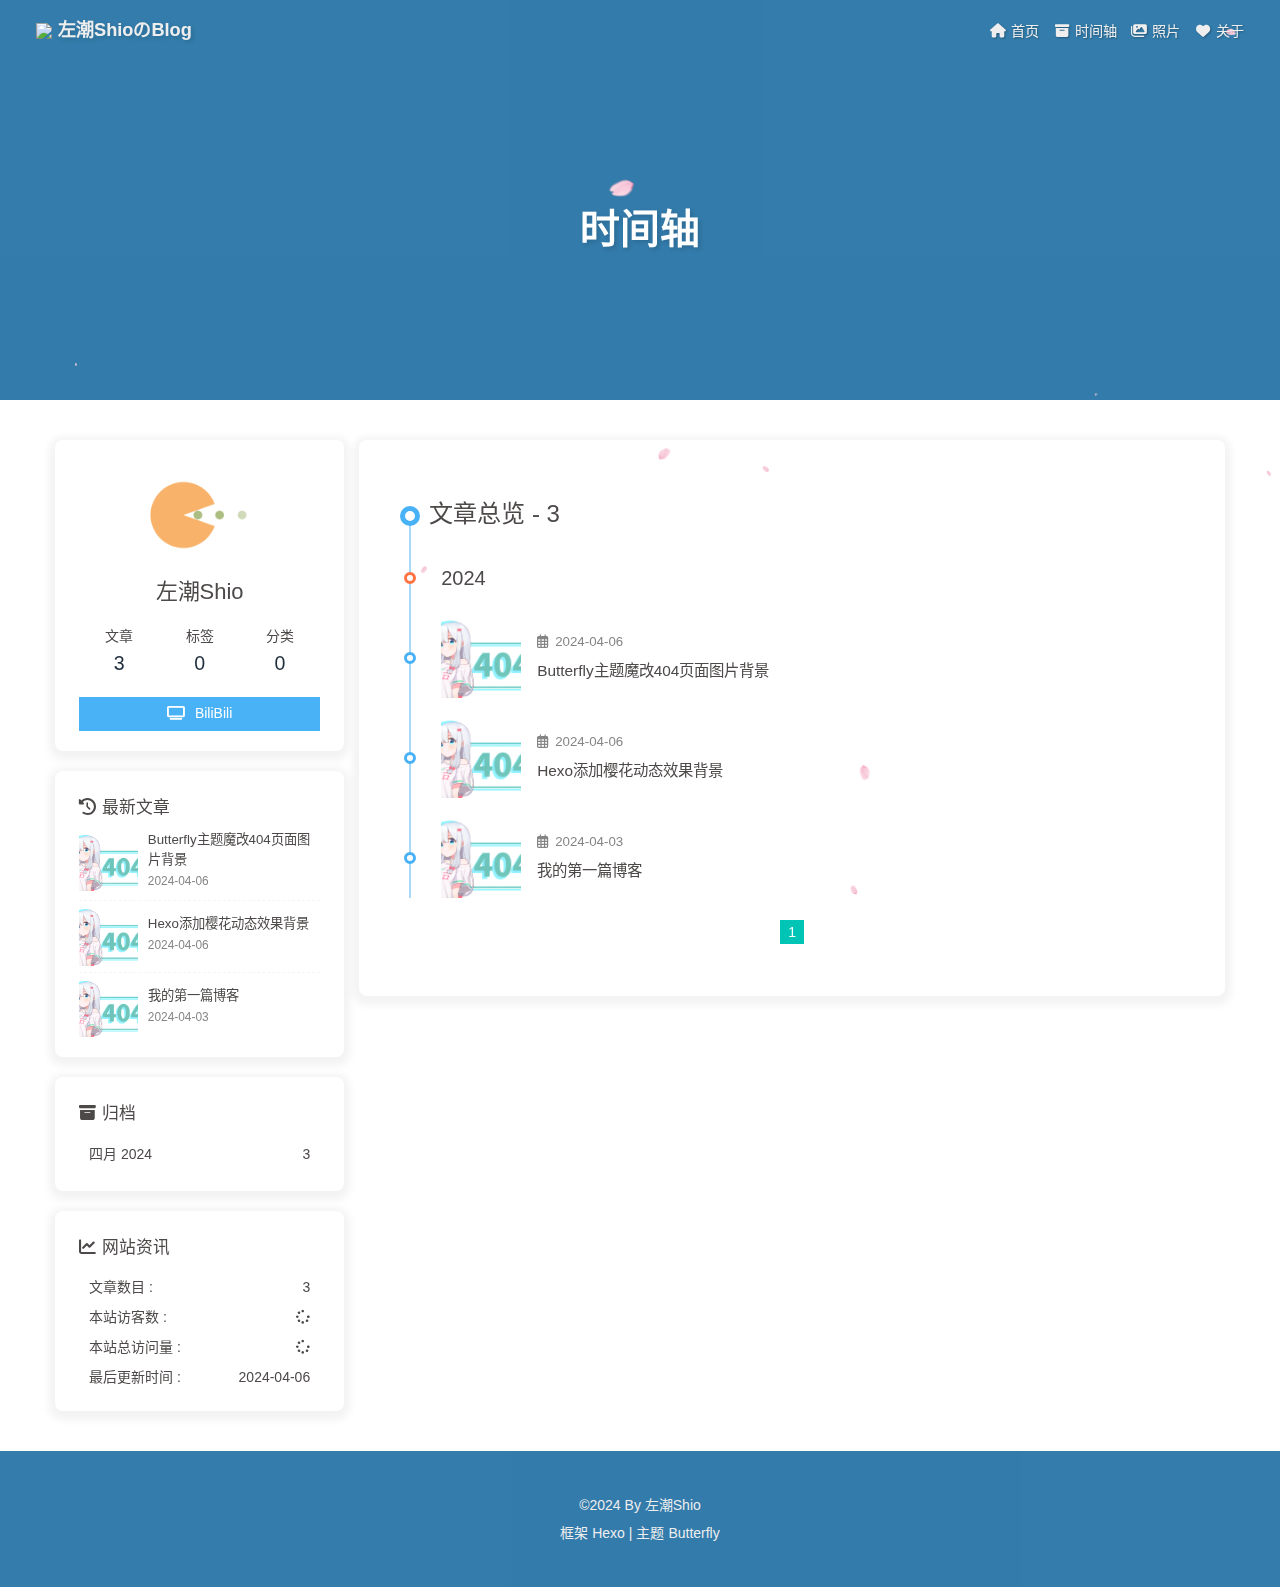
==== commit 1c486a34: "Site updated: 2024-04-06 15:49:50" ====
--- a/archives/index.html
+++ b/archives/index.html
@@ -51,7 +51,7 @@
   isHome: false,
   isHighlightShrink: false,
   isToc: false,
-  postUpdate: '2024-04-06 15:48:14'
+  postUpdate: '2024-04-06 15:49:47'
 }</script><script>(win=>{
       win.saveToLocal = {
         set: (key, value, ttl) => {
@@ -148,7 +148,7 @@
         }
       }
       detectApple()
-    })(window)</script><meta name="generator" content="Hexo 7.1.1"></head><body><div id="web_bg"></div><div id="sidebar"><div id="menu-mask"></div><div id="sidebar-menus"><div class="avatar-img is-center"><img src="https://cdn.jsdelivr.net/gh/zuochao44/blogimage@main/img/avatar2.jpg" onerror="onerror=null;src='/img/friend_404.gif'" alt="avatar"/></div><div class="sidebar-site-data site-data is-center"><a href="/archives/"><div class="headline">文章</div><div class="length-num">3</div></a><a href="/tags/"><div class="headline">标签</div><div class="length-num">0</div></a><a href="/categories/"><div class="headline">分类</div><div class="length-num">0</div></a></div><hr class="custom-hr"/><div class="menus_items"><div class="menus_item"><a class="site-page" href="/"><i class="fa-fw fas fa-home"></i><span> 首页</span></a></div><div class="menus_item"><a class="site-page" href="/archives/"><i class="fa-fw fas fa-archive"></i><span> 时间轴</span></a></div><div class="menus_item"><a class="site-page" href="/Gallery/"><i class="fa-fw fas fa-images"></i><span> 照片</span></a></div><div class="menus_item"><a class="site-page" href="/about/"><i class="fa-fw fas fa-heart"></i><span> 关于</span></a></div></div></div></div><div class="page" id="body-wrap"><header class="not-home-page" id="page-header" style="background-image: url('https://t.mwm.moe/pc')"><nav id="nav"><span id="blog-info"><a href="/" title="左潮ShioのBlog"><img class="site-icon" src="https://cdn.jsdelivr.net/gh/zuochao44/blogimage@main/img/avatar.jpg"/><span class="site-name">左潮ShioのBlog</span></a></span><div id="menus"><div class="menus_items"><div class="menus_item"><a class="site-page" href="/"><i class="fa-fw fas fa-home"></i><span> 首页</span></a></div><div class="menus_item"><a class="site-page" href="/archives/"><i class="fa-fw fas fa-archive"></i><span> 时间轴</span></a></div><div class="menus_item"><a class="site-page" href="/Gallery/"><i class="fa-fw fas fa-images"></i><span> 照片</span></a></div><div class="menus_item"><a class="site-page" href="/about/"><i class="fa-fw fas fa-heart"></i><span> 关于</span></a></div></div><div id="toggle-menu"><a class="site-page" href="javascript:void(0);"><i class="fas fa-bars fa-fw"></i></a></div></div></nav><div id="page-site-info"><h1 id="site-title">时间轴</h1></div></header><main class="layout" id="content-inner"><div id="archive"><div class="article-sort-title">文章总览 - 3</div><div class="article-sort"><div class="article-sort-item year">2024</div><div class="article-sort-item"><a class="article-sort-item-img" href="/2024/04/06/2024-04-06-Butterfly%E4%B8%BB%E9%A2%98%E9%AD%94%E6%94%B9404%E9%A1%B5%E9%9D%A2%E5%9B%BE%E7%89%87%E8%83%8C%E6%99%AF/" title="Butterfly主题魔改404页面图片背景"><img src="https://cdn.jsdelivr.net/gh/zuochao44/blogimage@main/img/404.png" alt="Butterfly主题魔改404页面图片背景" onerror="this.onerror=null;this.src='/img/404.png'"></a><div class="article-sort-item-info"><div class="article-sort-item-time"><i class="far fa-calendar-alt"></i><time class="post-meta-date-created" datetime="2024-04-05T17:08:50.000Z" title="发表于 2024-04-06 01:08:50">2024-04-06</time></div><a class="article-sort-item-title" href="/2024/04/06/2024-04-06-Butterfly%E4%B8%BB%E9%A2%98%E9%AD%94%E6%94%B9404%E9%A1%B5%E9%9D%A2%E5%9B%BE%E7%89%87%E8%83%8C%E6%99%AF/" title="Butterfly主题魔改404页面图片背景">Butterfly主题魔改404页面图片背景</a></div></div><div class="article-sort-item"><a class="article-sort-item-img" href="/2024/04/06/2024-04-06-Hexo%E6%B7%BB%E5%8A%A0%E6%A8%B1%E8%8A%B1%E5%8A%A8%E6%80%81%E6%95%88%E6%9E%9C%E8%83%8C%E6%99%AF/" title="Hexo添加樱花动态效果背景"><img src="https://tc.mwm.moe/i/1/2023/10/28/653c6dfc085ee.webp" alt="Hexo添加樱花动态效果背景" onerror="this.onerror=null;this.src='/img/404.png'"></a><div class="article-sort-item-info"><div class="article-sort-item-time"><i class="far fa-calendar-alt"></i><time class="post-meta-date-created" datetime="2024-04-05T16:10:50.000Z" title="发表于 2024-04-06 00:10:50">2024-04-06</time></div><a class="article-sort-item-title" href="/2024/04/06/2024-04-06-Hexo%E6%B7%BB%E5%8A%A0%E6%A8%B1%E8%8A%B1%E5%8A%A8%E6%80%81%E6%95%88%E6%9E%9C%E8%83%8C%E6%99%AF/" title="Hexo添加樱花动态效果背景">Hexo添加樱花动态效果背景</a></div></div><div class="article-sort-item"><a class="article-sort-item-img" href="/2024/04/03/2024-04-03-%E6%88%91%E7%9A%84%E7%AC%AC%E4%B8%80%E7%AF%87%E5%8D%9A%E5%AE%A2/" title="我的第一篇博客"><img src="https://tc.mwm.moe/i/1/2023/10/28/653c6e52b8a96.webp" alt="我的第一篇博客" onerror="this.onerror=null;this.src='/img/404.png'"></a><div class="article-sort-item-info"><div class="article-sort-item-time"><i class="far fa-calendar-alt"></i><time class="post-meta-date-created" datetime="2024-04-03T08:34:50.000Z" title="发表于 2024-04-03 16:34:50">2024-04-03</time></div><a class="article-sort-item-title" href="/2024/04/03/2024-04-03-%E6%88%91%E7%9A%84%E7%AC%AC%E4%B8%80%E7%AF%87%E5%8D%9A%E5%AE%A2/" title="我的第一篇博客">我的第一篇博客</a></div></div></div><nav id="pagination"><div class="pagination"><span class="page-number current">1</span></div></nav></div><div class="aside-content" id="aside-content"><div class="card-widget card-info"><div class="is-center"><div class="avatar-img"><img src="https://cdn.jsdelivr.net/gh/zuochao44/blogimage@main/img/avatar2.jpg" onerror="this.onerror=null;this.src='/img/friend_404.gif'" alt="avatar"/></div><div class="author-info__name">左潮Shio</div><div class="author-info__description"></div></div><div class="card-info-data site-data is-center"><a href="/archives/"><div class="headline">文章</div><div class="length-num">3</div></a><a href="/tags/"><div class="headline">标签</div><div class="length-num">0</div></a><a href="/categories/"><div class="headline">分类</div><div class="length-num">0</div></a></div><a id="card-info-btn" target="_blank" rel="noopener" href="https://space.bilibili.com/3493118852729680"><i class="fa-solid fa-tv"></i><span>BiliBili</span></a></div><div class="sticky_layout"><div class="card-widget card-recent-post"><div class="item-headline"><i class="fas fa-history"></i><span>最新文章</span></div><div class="aside-list"><div class="aside-list-item"><a class="thumbnail" href="/2024/04/06/2024-04-06-Butterfly%E4%B8%BB%E9%A2%98%E9%AD%94%E6%94%B9404%E9%A1%B5%E9%9D%A2%E5%9B%BE%E7%89%87%E8%83%8C%E6%99%AF/" title="Butterfly主题魔改404页面图片背景"><img src="https://cdn.jsdelivr.net/gh/zuochao44/blogimage@main/img/404.png" onerror="this.onerror=null;this.src='/img/404.png'" alt="Butterfly主题魔改404页面图片背景"/></a><div class="content"><a class="title" href="/2024/04/06/2024-04-06-Butterfly%E4%B8%BB%E9%A2%98%E9%AD%94%E6%94%B9404%E9%A1%B5%E9%9D%A2%E5%9B%BE%E7%89%87%E8%83%8C%E6%99%AF/" title="Butterfly主题魔改404页面图片背景">Butterfly主题魔改404页面图片背景</a><time datetime="2024-04-05T17:08:50.000Z" title="发表于 2024-04-06 01:08:50">2024-04-06</time></div></div><div class="aside-list-item"><a class="thumbnail" href="/2024/04/06/2024-04-06-Hexo%E6%B7%BB%E5%8A%A0%E6%A8%B1%E8%8A%B1%E5%8A%A8%E6%80%81%E6%95%88%E6%9E%9C%E8%83%8C%E6%99%AF/" title="Hexo添加樱花动态效果背景"><img src="https://tc.mwm.moe/i/1/2023/10/28/653c6dfc085ee.webp" onerror="this.onerror=null;this.src='/img/404.png'" alt="Hexo添加樱花动态效果背景"/></a><div class="content"><a class="title" href="/2024/04/06/2024-04-06-Hexo%E6%B7%BB%E5%8A%A0%E6%A8%B1%E8%8A%B1%E5%8A%A8%E6%80%81%E6%95%88%E6%9E%9C%E8%83%8C%E6%99%AF/" title="Hexo添加樱花动态效果背景">Hexo添加樱花动态效果背景</a><time datetime="2024-04-05T16:10:50.000Z" title="发表于 2024-04-06 00:10:50">2024-04-06</time></div></div><div class="aside-list-item"><a class="thumbnail" href="/2024/04/03/2024-04-03-%E6%88%91%E7%9A%84%E7%AC%AC%E4%B8%80%E7%AF%87%E5%8D%9A%E5%AE%A2/" title="我的第一篇博客"><img src="https://tc.mwm.moe/i/1/2023/10/28/653c6e52b8a96.webp" onerror="this.onerror=null;this.src='/img/404.png'" alt="我的第一篇博客"/></a><div class="content"><a class="title" href="/2024/04/03/2024-04-03-%E6%88%91%E7%9A%84%E7%AC%AC%E4%B8%80%E7%AF%87%E5%8D%9A%E5%AE%A2/" title="我的第一篇博客">我的第一篇博客</a><time datetime="2024-04-03T08:34:50.000Z" title="发表于 2024-04-03 16:34:50">2024-04-03</time></div></div></div></div><div class="card-widget card-archives"><div class="item-headline"><i class="fas fa-archive"></i><span>归档</span></div><ul class="card-archive-list"><li class="card-archive-list-item"><a class="card-archive-list-link" href="/archives/2024/04/"><span class="card-archive-list-date">四月 2024</span><span class="card-archive-list-count">3</span></a></li></ul></div><div class="card-widget card-webinfo"><div class="item-headline"><i class="fas fa-chart-line"></i><span>网站资讯</span></div><div class="webinfo"><div class="webinfo-item"><div class="item-name">文章数目 :</div><div class="item-count">3</div></div><div class="webinfo-item"><div class="item-name">本站访客数 :</div><div class="item-count" id="busuanzi_value_site_uv"><i class="fa-solid fa-spinner fa-spin"></i></div></div><div class="webinfo-item"><div class="item-name">本站总访问量 :</div><div class="item-count" id="busuanzi_value_site_pv"><i class="fa-solid fa-spinner fa-spin"></i></div></div><div class="webinfo-item"><div class="item-name">最后更新时间 :</div><div class="item-count" id="last-push-date" data-lastPushDate="2024-04-06T07:48:14.702Z"><i class="fa-solid fa-spinner fa-spin"></i></div></div></div></div></div></div></main><footer id="footer" style="background-image: url('https://t.mwm.moe/pc')"><div id="footer-wrap"><div class="copyright">&copy;2024 By 左潮Shio</div><div class="framework-info"><span>框架 </span><a target="_blank" rel="noopener" href="https://hexo.io">Hexo</a><span class="footer-separator">|</span><span>主题 </span><a target="_blank" rel="noopener" href="https://github.com/jerryc127/hexo-theme-butterfly">Butterfly</a></div></div></footer></div><div id="rightside"><div id="rightside-config-hide"><button id="darkmode" type="button" title="浅色和深色模式转换"><i class="fas fa-adjust"></i></button><button id="hide-aside-btn" type="button" title="单栏和双栏切换"><i class="fas fa-arrows-alt-h"></i></button></div><div id="rightside-config-show"><button id="rightside-config" type="button" title="设置"><i class="fas fa-cog fa-spin"></i></button><button id="go-up" type="button" title="回到顶部"><span class="scroll-percent"></span><i class="fas fa-arrow-up"></i></button></div></div><div><script src="/js/utils.js?v=4.13.0"></script><script src="/js/main.js?v=4.13.0"></script><script src="https://cdn.jsdelivr.net/npm/@fancyapps/ui@5.0.33/dist/fancybox/fancybox.umd.min.js"></script><div class="js-pjax"></div><div class="aplayer no-destroy" data-id="9687117370" data-server="netease" data-type="playlist" data-fixed="true" data-mini="true" data-listFolded="false" data-order="random" data-preload="none" data-autoplay="false" muted></div><script src="/js/sakura.js"></script><link rel="stylesheet" href="https://cdn.jsdelivr.net/npm/aplayer@1.10.1/dist/APlayer.min.css" media="print" onload="this.media='all'"><script src="https://cdn.jsdelivr.net/npm/aplayer@1.10.1/dist/APlayer.min.js"></script><script src="https://cdn.jsdelivr.net/npm/butterfly-extsrc@1.1.3/metingjs/dist/Meting.min.js"></script><script src="https://cdn.jsdelivr.net/npm/pjax@0.2.8/pjax.min.js"></script><script>let pjaxSelectors = ["head > title","#config-diff","#body-wrap","#rightside-config-hide","#rightside-config-show",".js-pjax"]
+    })(window)</script><meta name="generator" content="Hexo 7.1.1"></head><body><div id="web_bg"></div><div id="sidebar"><div id="menu-mask"></div><div id="sidebar-menus"><div class="avatar-img is-center"><img src="https://cdn.jsdelivr.net/gh/zuochao44/blogimage@main/img/avatar2.jpg" onerror="onerror=null;src='/img/friend_404.gif'" alt="avatar"/></div><div class="sidebar-site-data site-data is-center"><a href="/archives/"><div class="headline">文章</div><div class="length-num">3</div></a><a href="/tags/"><div class="headline">标签</div><div class="length-num">0</div></a><a href="/categories/"><div class="headline">分类</div><div class="length-num">0</div></a></div><hr class="custom-hr"/><div class="menus_items"><div class="menus_item"><a class="site-page" href="/"><i class="fa-fw fas fa-home"></i><span> 首页</span></a></div><div class="menus_item"><a class="site-page" href="/archives/"><i class="fa-fw fas fa-archive"></i><span> 时间轴</span></a></div><div class="menus_item"><a class="site-page" href="/Gallery/"><i class="fa-fw fas fa-images"></i><span> 照片</span></a></div><div class="menus_item"><a class="site-page" href="/about/"><i class="fa-fw fas fa-heart"></i><span> 关于</span></a></div></div></div></div><div class="page" id="body-wrap"><header class="not-home-page" id="page-header" style="background-image: url('https://t.mwm.moe/pc')"><nav id="nav"><span id="blog-info"><a href="/" title="左潮ShioのBlog"><img class="site-icon" src="https://cdn.jsdelivr.net/gh/zuochao44/blogimage@main/img/avatar.jpg"/><span class="site-name">左潮ShioのBlog</span></a></span><div id="menus"><div class="menus_items"><div class="menus_item"><a class="site-page" href="/"><i class="fa-fw fas fa-home"></i><span> 首页</span></a></div><div class="menus_item"><a class="site-page" href="/archives/"><i class="fa-fw fas fa-archive"></i><span> 时间轴</span></a></div><div class="menus_item"><a class="site-page" href="/Gallery/"><i class="fa-fw fas fa-images"></i><span> 照片</span></a></div><div class="menus_item"><a class="site-page" href="/about/"><i class="fa-fw fas fa-heart"></i><span> 关于</span></a></div></div><div id="toggle-menu"><a class="site-page" href="javascript:void(0);"><i class="fas fa-bars fa-fw"></i></a></div></div></nav><div id="page-site-info"><h1 id="site-title">时间轴</h1></div></header><main class="layout" id="content-inner"><div id="archive"><div class="article-sort-title">文章总览 - 3</div><div class="article-sort"><div class="article-sort-item year">2024</div><div class="article-sort-item"><a class="article-sort-item-img" href="/2024/04/06/2024-04-06-Butterfly%E4%B8%BB%E9%A2%98%E9%AD%94%E6%94%B9404%E9%A1%B5%E9%9D%A2%E5%9B%BE%E7%89%87%E8%83%8C%E6%99%AF/" title="Butterfly主题魔改404页面图片背景"><img src="https://cdn.jsdelivr.net/gh/zuochao44/blogimage@main/img/404.png" alt="Butterfly主题魔改404页面图片背景" onerror="this.onerror=null;this.src='/img/404.png'"></a><div class="article-sort-item-info"><div class="article-sort-item-time"><i class="far fa-calendar-alt"></i><time class="post-meta-date-created" datetime="2024-04-05T17:08:50.000Z" title="发表于 2024-04-06 01:08:50">2024-04-06</time></div><a class="article-sort-item-title" href="/2024/04/06/2024-04-06-Butterfly%E4%B8%BB%E9%A2%98%E9%AD%94%E6%94%B9404%E9%A1%B5%E9%9D%A2%E5%9B%BE%E7%89%87%E8%83%8C%E6%99%AF/" title="Butterfly主题魔改404页面图片背景">Butterfly主题魔改404页面图片背景</a></div></div><div class="article-sort-item"><a class="article-sort-item-img" href="/2024/04/06/2024-04-06-Hexo%E6%B7%BB%E5%8A%A0%E6%A8%B1%E8%8A%B1%E5%8A%A8%E6%80%81%E6%95%88%E6%9E%9C%E8%83%8C%E6%99%AF/" title="Hexo添加樱花动态效果背景"><img src="https://tc.mwm.moe/i/1/2023/10/28/653c6dfc085ee.webp" alt="Hexo添加樱花动态效果背景" onerror="this.onerror=null;this.src='/img/404.png'"></a><div class="article-sort-item-info"><div class="article-sort-item-time"><i class="far fa-calendar-alt"></i><time class="post-meta-date-created" datetime="2024-04-05T16:10:50.000Z" title="发表于 2024-04-06 00:10:50">2024-04-06</time></div><a class="article-sort-item-title" href="/2024/04/06/2024-04-06-Hexo%E6%B7%BB%E5%8A%A0%E6%A8%B1%E8%8A%B1%E5%8A%A8%E6%80%81%E6%95%88%E6%9E%9C%E8%83%8C%E6%99%AF/" title="Hexo添加樱花动态效果背景">Hexo添加樱花动态效果背景</a></div></div><div class="article-sort-item"><a class="article-sort-item-img" href="/2024/04/03/2024-04-03-%E6%88%91%E7%9A%84%E7%AC%AC%E4%B8%80%E7%AF%87%E5%8D%9A%E5%AE%A2/" title="我的第一篇博客"><img src="https://tc.mwm.moe/i/1/2023/10/28/653c6e52b8a96.webp" alt="我的第一篇博客" onerror="this.onerror=null;this.src='/img/404.png'"></a><div class="article-sort-item-info"><div class="article-sort-item-time"><i class="far fa-calendar-alt"></i><time class="post-meta-date-created" datetime="2024-04-03T08:34:50.000Z" title="发表于 2024-04-03 16:34:50">2024-04-03</time></div><a class="article-sort-item-title" href="/2024/04/03/2024-04-03-%E6%88%91%E7%9A%84%E7%AC%AC%E4%B8%80%E7%AF%87%E5%8D%9A%E5%AE%A2/" title="我的第一篇博客">我的第一篇博客</a></div></div></div><nav id="pagination"><div class="pagination"><span class="page-number current">1</span></div></nav></div><div class="aside-content" id="aside-content"><div class="card-widget card-info"><div class="is-center"><div class="avatar-img"><img src="https://cdn.jsdelivr.net/gh/zuochao44/blogimage@main/img/avatar2.jpg" onerror="this.onerror=null;this.src='/img/friend_404.gif'" alt="avatar"/></div><div class="author-info__name">左潮Shio</div><div class="author-info__description"></div></div><div class="card-info-data site-data is-center"><a href="/archives/"><div class="headline">文章</div><div class="length-num">3</div></a><a href="/tags/"><div class="headline">标签</div><div class="length-num">0</div></a><a href="/categories/"><div class="headline">分类</div><div class="length-num">0</div></a></div><a id="card-info-btn" target="_blank" rel="noopener" href="https://space.bilibili.com/3493118852729680"><i class="fa-solid fa-tv"></i><span>BiliBili</span></a></div><div class="sticky_layout"><div class="card-widget card-recent-post"><div class="item-headline"><i class="fas fa-history"></i><span>最新文章</span></div><div class="aside-list"><div class="aside-list-item"><a class="thumbnail" href="/2024/04/06/2024-04-06-Butterfly%E4%B8%BB%E9%A2%98%E9%AD%94%E6%94%B9404%E9%A1%B5%E9%9D%A2%E5%9B%BE%E7%89%87%E8%83%8C%E6%99%AF/" title="Butterfly主题魔改404页面图片背景"><img src="https://cdn.jsdelivr.net/gh/zuochao44/blogimage@main/img/404.png" onerror="this.onerror=null;this.src='/img/404.png'" alt="Butterfly主题魔改404页面图片背景"/></a><div class="content"><a class="title" href="/2024/04/06/2024-04-06-Butterfly%E4%B8%BB%E9%A2%98%E9%AD%94%E6%94%B9404%E9%A1%B5%E9%9D%A2%E5%9B%BE%E7%89%87%E8%83%8C%E6%99%AF/" title="Butterfly主题魔改404页面图片背景">Butterfly主题魔改404页面图片背景</a><time datetime="2024-04-05T17:08:50.000Z" title="发表于 2024-04-06 01:08:50">2024-04-06</time></div></div><div class="aside-list-item"><a class="thumbnail" href="/2024/04/06/2024-04-06-Hexo%E6%B7%BB%E5%8A%A0%E6%A8%B1%E8%8A%B1%E5%8A%A8%E6%80%81%E6%95%88%E6%9E%9C%E8%83%8C%E6%99%AF/" title="Hexo添加樱花动态效果背景"><img src="https://tc.mwm.moe/i/1/2023/10/28/653c6dfc085ee.webp" onerror="this.onerror=null;this.src='/img/404.png'" alt="Hexo添加樱花动态效果背景"/></a><div class="content"><a class="title" href="/2024/04/06/2024-04-06-Hexo%E6%B7%BB%E5%8A%A0%E6%A8%B1%E8%8A%B1%E5%8A%A8%E6%80%81%E6%95%88%E6%9E%9C%E8%83%8C%E6%99%AF/" title="Hexo添加樱花动态效果背景">Hexo添加樱花动态效果背景</a><time datetime="2024-04-05T16:10:50.000Z" title="发表于 2024-04-06 00:10:50">2024-04-06</time></div></div><div class="aside-list-item"><a class="thumbnail" href="/2024/04/03/2024-04-03-%E6%88%91%E7%9A%84%E7%AC%AC%E4%B8%80%E7%AF%87%E5%8D%9A%E5%AE%A2/" title="我的第一篇博客"><img src="https://tc.mwm.moe/i/1/2023/10/28/653c6e52b8a96.webp" onerror="this.onerror=null;this.src='/img/404.png'" alt="我的第一篇博客"/></a><div class="content"><a class="title" href="/2024/04/03/2024-04-03-%E6%88%91%E7%9A%84%E7%AC%AC%E4%B8%80%E7%AF%87%E5%8D%9A%E5%AE%A2/" title="我的第一篇博客">我的第一篇博客</a><time datetime="2024-04-03T08:34:50.000Z" title="发表于 2024-04-03 16:34:50">2024-04-03</time></div></div></div></div><div class="card-widget card-archives"><div class="item-headline"><i class="fas fa-archive"></i><span>归档</span></div><ul class="card-archive-list"><li class="card-archive-list-item"><a class="card-archive-list-link" href="/archives/2024/04/"><span class="card-archive-list-date">四月 2024</span><span class="card-archive-list-count">3</span></a></li></ul></div><div class="card-widget card-webinfo"><div class="item-headline"><i class="fas fa-chart-line"></i><span>网站资讯</span></div><div class="webinfo"><div class="webinfo-item"><div class="item-name">文章数目 :</div><div class="item-count">3</div></div><div class="webinfo-item"><div class="item-name">本站访客数 :</div><div class="item-count" id="busuanzi_value_site_uv"><i class="fa-solid fa-spinner fa-spin"></i></div></div><div class="webinfo-item"><div class="item-name">本站总访问量 :</div><div class="item-count" id="busuanzi_value_site_pv"><i class="fa-solid fa-spinner fa-spin"></i></div></div><div class="webinfo-item"><div class="item-name">最后更新时间 :</div><div class="item-count" id="last-push-date" data-lastPushDate="2024-04-06T07:49:47.374Z"><i class="fa-solid fa-spinner fa-spin"></i></div></div></div></div></div></div></main><footer id="footer" style="background-image: url('https://t.mwm.moe/pc')"><div id="footer-wrap"><div class="copyright">&copy;2024 By 左潮Shio</div><div class="framework-info"><span>框架 </span><a target="_blank" rel="noopener" href="https://hexo.io">Hexo</a><span class="footer-separator">|</span><span>主题 </span><a target="_blank" rel="noopener" href="https://github.com/jerryc127/hexo-theme-butterfly">Butterfly</a></div></div></footer></div><div id="rightside"><div id="rightside-config-hide"><button id="darkmode" type="button" title="浅色和深色模式转换"><i class="fas fa-adjust"></i></button><button id="hide-aside-btn" type="button" title="单栏和双栏切换"><i class="fas fa-arrows-alt-h"></i></button></div><div id="rightside-config-show"><button id="rightside-config" type="button" title="设置"><i class="fas fa-cog fa-spin"></i></button><button id="go-up" type="button" title="回到顶部"><span class="scroll-percent"></span><i class="fas fa-arrow-up"></i></button></div></div><div><script src="/js/utils.js?v=4.13.0"></script><script src="/js/main.js?v=4.13.0"></script><script src="https://cdn.jsdelivr.net/npm/@fancyapps/ui@5.0.33/dist/fancybox/fancybox.umd.min.js"></script><div class="js-pjax"></div><div class="aplayer no-destroy" data-id="9687117370" data-server="netease" data-type="playlist" data-fixed="true" data-mini="true" data-listFolded="false" data-order="random" data-preload="none" data-autoplay="false" muted></div><script src="/js/sakura.js"></script><link rel="stylesheet" href="https://cdn.jsdelivr.net/npm/aplayer@1.10.1/dist/APlayer.min.css" media="print" onload="this.media='all'"><script src="https://cdn.jsdelivr.net/npm/aplayer@1.10.1/dist/APlayer.min.js"></script><script src="https://cdn.jsdelivr.net/npm/butterfly-extsrc@1.1.3/metingjs/dist/Meting.min.js"></script><script src="https://cdn.jsdelivr.net/npm/pjax@0.2.8/pjax.min.js"></script><script>let pjaxSelectors = ["head > title","#config-diff","#body-wrap","#rightside-config-hide","#rightside-config-show",".js-pjax"]
 
 var pjax = new Pjax({
   elements: 'a:not([target="_blank"])',
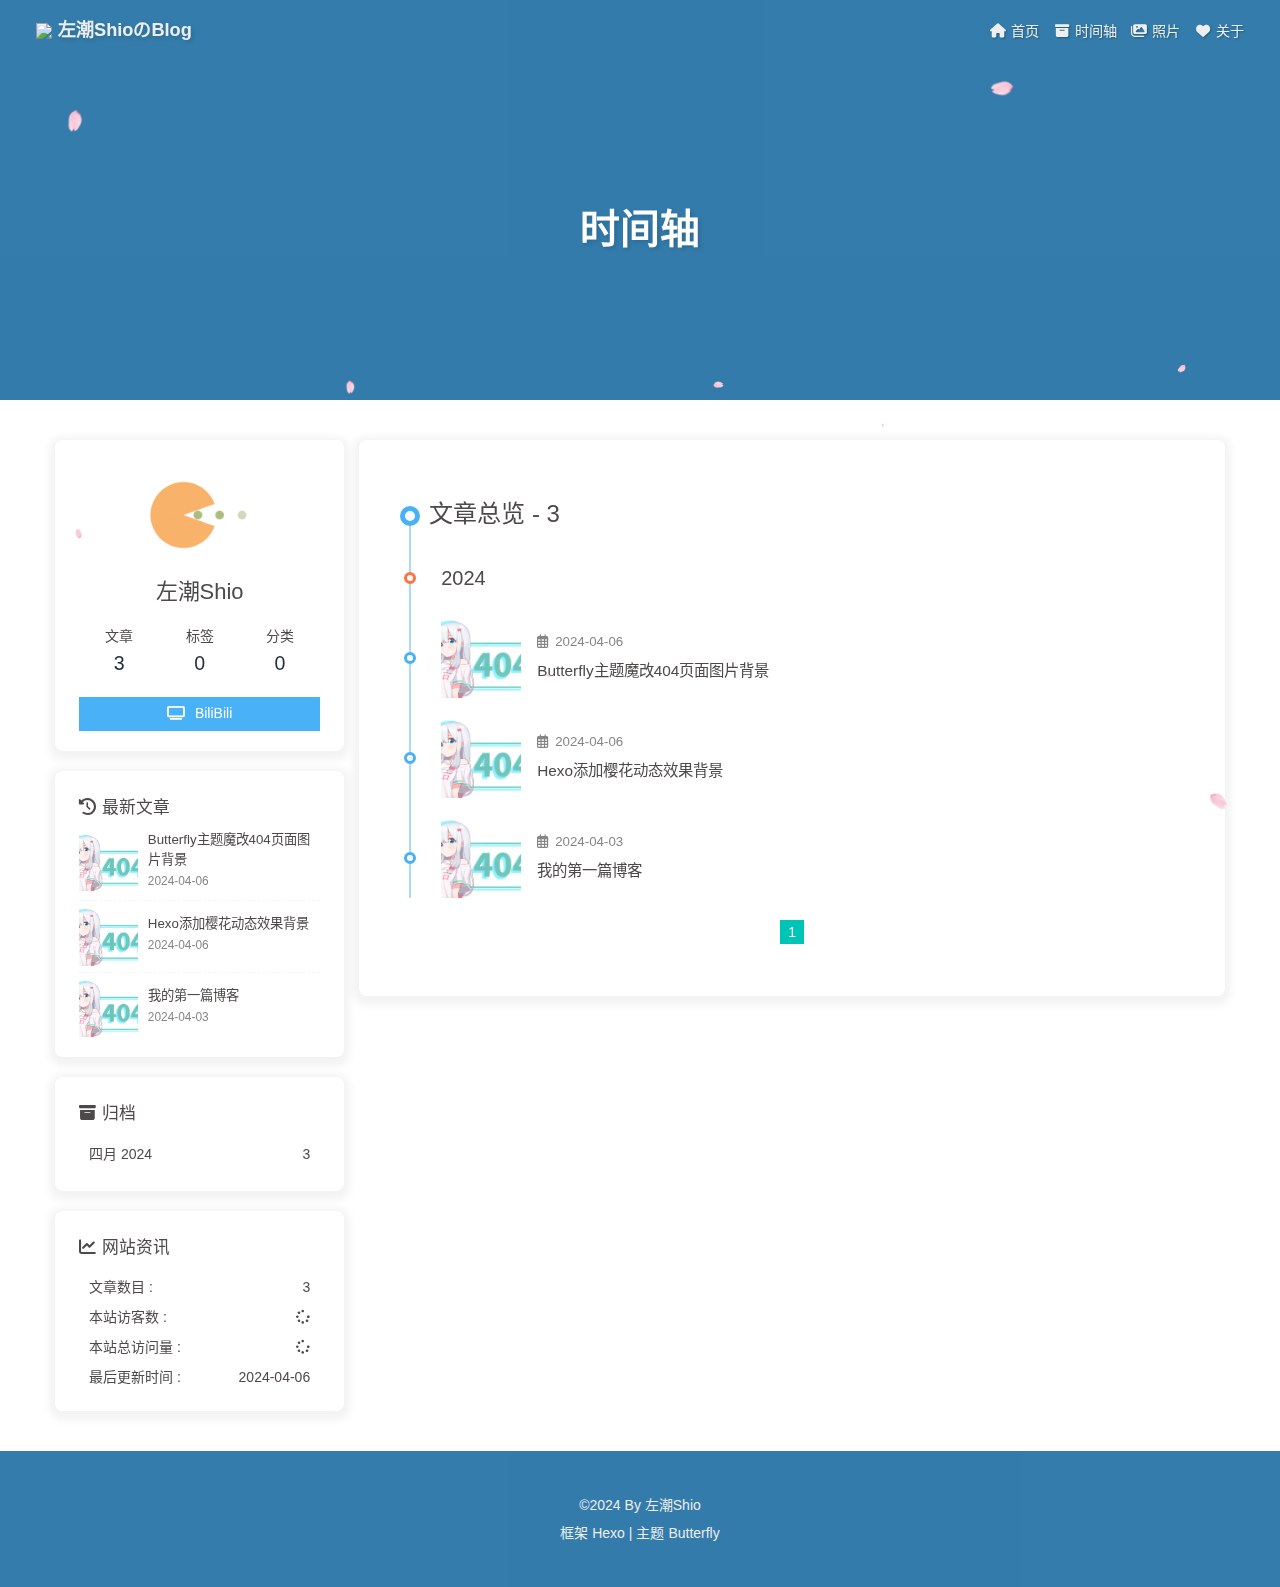
==== commit 2f2a716e: "Site updated: 2024-04-06 16:14:07" ====
--- a/archives/index.html
+++ b/archives/index.html
@@ -51,7 +51,7 @@
   isHome: false,
   isHighlightShrink: false,
   isToc: false,
-  postUpdate: '2024-04-06 15:49:47'
+  postUpdate: '2024-04-06 16:14:01'
 }</script><script>(win=>{
       win.saveToLocal = {
         set: (key, value, ttl) => {
@@ -148,7 +148,7 @@
         }
       }
       detectApple()
-    })(window)</script><meta name="generator" content="Hexo 7.1.1"></head><body><div id="web_bg"></div><div id="sidebar"><div id="menu-mask"></div><div id="sidebar-menus"><div class="avatar-img is-center"><img src="https://cdn.jsdelivr.net/gh/zuochao44/blogimage@main/img/avatar2.jpg" onerror="onerror=null;src='/img/friend_404.gif'" alt="avatar"/></div><div class="sidebar-site-data site-data is-center"><a href="/archives/"><div class="headline">文章</div><div class="length-num">3</div></a><a href="/tags/"><div class="headline">标签</div><div class="length-num">0</div></a><a href="/categories/"><div class="headline">分类</div><div class="length-num">0</div></a></div><hr class="custom-hr"/><div class="menus_items"><div class="menus_item"><a class="site-page" href="/"><i class="fa-fw fas fa-home"></i><span> 首页</span></a></div><div class="menus_item"><a class="site-page" href="/archives/"><i class="fa-fw fas fa-archive"></i><span> 时间轴</span></a></div><div class="menus_item"><a class="site-page" href="/Gallery/"><i class="fa-fw fas fa-images"></i><span> 照片</span></a></div><div class="menus_item"><a class="site-page" href="/about/"><i class="fa-fw fas fa-heart"></i><span> 关于</span></a></div></div></div></div><div class="page" id="body-wrap"><header class="not-home-page" id="page-header" style="background-image: url('https://t.mwm.moe/pc')"><nav id="nav"><span id="blog-info"><a href="/" title="左潮ShioのBlog"><img class="site-icon" src="https://cdn.jsdelivr.net/gh/zuochao44/blogimage@main/img/avatar.jpg"/><span class="site-name">左潮ShioのBlog</span></a></span><div id="menus"><div class="menus_items"><div class="menus_item"><a class="site-page" href="/"><i class="fa-fw fas fa-home"></i><span> 首页</span></a></div><div class="menus_item"><a class="site-page" href="/archives/"><i class="fa-fw fas fa-archive"></i><span> 时间轴</span></a></div><div class="menus_item"><a class="site-page" href="/Gallery/"><i class="fa-fw fas fa-images"></i><span> 照片</span></a></div><div class="menus_item"><a class="site-page" href="/about/"><i class="fa-fw fas fa-heart"></i><span> 关于</span></a></div></div><div id="toggle-menu"><a class="site-page" href="javascript:void(0);"><i class="fas fa-bars fa-fw"></i></a></div></div></nav><div id="page-site-info"><h1 id="site-title">时间轴</h1></div></header><main class="layout" id="content-inner"><div id="archive"><div class="article-sort-title">文章总览 - 3</div><div class="article-sort"><div class="article-sort-item year">2024</div><div class="article-sort-item"><a class="article-sort-item-img" href="/2024/04/06/2024-04-06-Butterfly%E4%B8%BB%E9%A2%98%E9%AD%94%E6%94%B9404%E9%A1%B5%E9%9D%A2%E5%9B%BE%E7%89%87%E8%83%8C%E6%99%AF/" title="Butterfly主题魔改404页面图片背景"><img src="https://cdn.jsdelivr.net/gh/zuochao44/blogimage@main/img/404.png" alt="Butterfly主题魔改404页面图片背景" onerror="this.onerror=null;this.src='/img/404.png'"></a><div class="article-sort-item-info"><div class="article-sort-item-time"><i class="far fa-calendar-alt"></i><time class="post-meta-date-created" datetime="2024-04-05T17:08:50.000Z" title="发表于 2024-04-06 01:08:50">2024-04-06</time></div><a class="article-sort-item-title" href="/2024/04/06/2024-04-06-Butterfly%E4%B8%BB%E9%A2%98%E9%AD%94%E6%94%B9404%E9%A1%B5%E9%9D%A2%E5%9B%BE%E7%89%87%E8%83%8C%E6%99%AF/" title="Butterfly主题魔改404页面图片背景">Butterfly主题魔改404页面图片背景</a></div></div><div class="article-sort-item"><a class="article-sort-item-img" href="/2024/04/06/2024-04-06-Hexo%E6%B7%BB%E5%8A%A0%E6%A8%B1%E8%8A%B1%E5%8A%A8%E6%80%81%E6%95%88%E6%9E%9C%E8%83%8C%E6%99%AF/" title="Hexo添加樱花动态效果背景"><img src="https://tc.mwm.moe/i/1/2023/10/28/653c6dfc085ee.webp" alt="Hexo添加樱花动态效果背景" onerror="this.onerror=null;this.src='/img/404.png'"></a><div class="article-sort-item-info"><div class="article-sort-item-time"><i class="far fa-calendar-alt"></i><time class="post-meta-date-created" datetime="2024-04-05T16:10:50.000Z" title="发表于 2024-04-06 00:10:50">2024-04-06</time></div><a class="article-sort-item-title" href="/2024/04/06/2024-04-06-Hexo%E6%B7%BB%E5%8A%A0%E6%A8%B1%E8%8A%B1%E5%8A%A8%E6%80%81%E6%95%88%E6%9E%9C%E8%83%8C%E6%99%AF/" title="Hexo添加樱花动态效果背景">Hexo添加樱花动态效果背景</a></div></div><div class="article-sort-item"><a class="article-sort-item-img" href="/2024/04/03/2024-04-03-%E6%88%91%E7%9A%84%E7%AC%AC%E4%B8%80%E7%AF%87%E5%8D%9A%E5%AE%A2/" title="我的第一篇博客"><img src="https://tc.mwm.moe/i/1/2023/10/28/653c6e52b8a96.webp" alt="我的第一篇博客" onerror="this.onerror=null;this.src='/img/404.png'"></a><div class="article-sort-item-info"><div class="article-sort-item-time"><i class="far fa-calendar-alt"></i><time class="post-meta-date-created" datetime="2024-04-03T08:34:50.000Z" title="发表于 2024-04-03 16:34:50">2024-04-03</time></div><a class="article-sort-item-title" href="/2024/04/03/2024-04-03-%E6%88%91%E7%9A%84%E7%AC%AC%E4%B8%80%E7%AF%87%E5%8D%9A%E5%AE%A2/" title="我的第一篇博客">我的第一篇博客</a></div></div></div><nav id="pagination"><div class="pagination"><span class="page-number current">1</span></div></nav></div><div class="aside-content" id="aside-content"><div class="card-widget card-info"><div class="is-center"><div class="avatar-img"><img src="https://cdn.jsdelivr.net/gh/zuochao44/blogimage@main/img/avatar2.jpg" onerror="this.onerror=null;this.src='/img/friend_404.gif'" alt="avatar"/></div><div class="author-info__name">左潮Shio</div><div class="author-info__description"></div></div><div class="card-info-data site-data is-center"><a href="/archives/"><div class="headline">文章</div><div class="length-num">3</div></a><a href="/tags/"><div class="headline">标签</div><div class="length-num">0</div></a><a href="/categories/"><div class="headline">分类</div><div class="length-num">0</div></a></div><a id="card-info-btn" target="_blank" rel="noopener" href="https://space.bilibili.com/3493118852729680"><i class="fa-solid fa-tv"></i><span>BiliBili</span></a></div><div class="sticky_layout"><div class="card-widget card-recent-post"><div class="item-headline"><i class="fas fa-history"></i><span>最新文章</span></div><div class="aside-list"><div class="aside-list-item"><a class="thumbnail" href="/2024/04/06/2024-04-06-Butterfly%E4%B8%BB%E9%A2%98%E9%AD%94%E6%94%B9404%E9%A1%B5%E9%9D%A2%E5%9B%BE%E7%89%87%E8%83%8C%E6%99%AF/" title="Butterfly主题魔改404页面图片背景"><img src="https://cdn.jsdelivr.net/gh/zuochao44/blogimage@main/img/404.png" onerror="this.onerror=null;this.src='/img/404.png'" alt="Butterfly主题魔改404页面图片背景"/></a><div class="content"><a class="title" href="/2024/04/06/2024-04-06-Butterfly%E4%B8%BB%E9%A2%98%E9%AD%94%E6%94%B9404%E9%A1%B5%E9%9D%A2%E5%9B%BE%E7%89%87%E8%83%8C%E6%99%AF/" title="Butterfly主题魔改404页面图片背景">Butterfly主题魔改404页面图片背景</a><time datetime="2024-04-05T17:08:50.000Z" title="发表于 2024-04-06 01:08:50">2024-04-06</time></div></div><div class="aside-list-item"><a class="thumbnail" href="/2024/04/06/2024-04-06-Hexo%E6%B7%BB%E5%8A%A0%E6%A8%B1%E8%8A%B1%E5%8A%A8%E6%80%81%E6%95%88%E6%9E%9C%E8%83%8C%E6%99%AF/" title="Hexo添加樱花动态效果背景"><img src="https://tc.mwm.moe/i/1/2023/10/28/653c6dfc085ee.webp" onerror="this.onerror=null;this.src='/img/404.png'" alt="Hexo添加樱花动态效果背景"/></a><div class="content"><a class="title" href="/2024/04/06/2024-04-06-Hexo%E6%B7%BB%E5%8A%A0%E6%A8%B1%E8%8A%B1%E5%8A%A8%E6%80%81%E6%95%88%E6%9E%9C%E8%83%8C%E6%99%AF/" title="Hexo添加樱花动态效果背景">Hexo添加樱花动态效果背景</a><time datetime="2024-04-05T16:10:50.000Z" title="发表于 2024-04-06 00:10:50">2024-04-06</time></div></div><div class="aside-list-item"><a class="thumbnail" href="/2024/04/03/2024-04-03-%E6%88%91%E7%9A%84%E7%AC%AC%E4%B8%80%E7%AF%87%E5%8D%9A%E5%AE%A2/" title="我的第一篇博客"><img src="https://tc.mwm.moe/i/1/2023/10/28/653c6e52b8a96.webp" onerror="this.onerror=null;this.src='/img/404.png'" alt="我的第一篇博客"/></a><div class="content"><a class="title" href="/2024/04/03/2024-04-03-%E6%88%91%E7%9A%84%E7%AC%AC%E4%B8%80%E7%AF%87%E5%8D%9A%E5%AE%A2/" title="我的第一篇博客">我的第一篇博客</a><time datetime="2024-04-03T08:34:50.000Z" title="发表于 2024-04-03 16:34:50">2024-04-03</time></div></div></div></div><div class="card-widget card-archives"><div class="item-headline"><i class="fas fa-archive"></i><span>归档</span></div><ul class="card-archive-list"><li class="card-archive-list-item"><a class="card-archive-list-link" href="/archives/2024/04/"><span class="card-archive-list-date">四月 2024</span><span class="card-archive-list-count">3</span></a></li></ul></div><div class="card-widget card-webinfo"><div class="item-headline"><i class="fas fa-chart-line"></i><span>网站资讯</span></div><div class="webinfo"><div class="webinfo-item"><div class="item-name">文章数目 :</div><div class="item-count">3</div></div><div class="webinfo-item"><div class="item-name">本站访客数 :</div><div class="item-count" id="busuanzi_value_site_uv"><i class="fa-solid fa-spinner fa-spin"></i></div></div><div class="webinfo-item"><div class="item-name">本站总访问量 :</div><div class="item-count" id="busuanzi_value_site_pv"><i class="fa-solid fa-spinner fa-spin"></i></div></div><div class="webinfo-item"><div class="item-name">最后更新时间 :</div><div class="item-count" id="last-push-date" data-lastPushDate="2024-04-06T07:49:47.374Z"><i class="fa-solid fa-spinner fa-spin"></i></div></div></div></div></div></div></main><footer id="footer" style="background-image: url('https://t.mwm.moe/pc')"><div id="footer-wrap"><div class="copyright">&copy;2024 By 左潮Shio</div><div class="framework-info"><span>框架 </span><a target="_blank" rel="noopener" href="https://hexo.io">Hexo</a><span class="footer-separator">|</span><span>主题 </span><a target="_blank" rel="noopener" href="https://github.com/jerryc127/hexo-theme-butterfly">Butterfly</a></div></div></footer></div><div id="rightside"><div id="rightside-config-hide"><button id="darkmode" type="button" title="浅色和深色模式转换"><i class="fas fa-adjust"></i></button><button id="hide-aside-btn" type="button" title="单栏和双栏切换"><i class="fas fa-arrows-alt-h"></i></button></div><div id="rightside-config-show"><button id="rightside-config" type="button" title="设置"><i class="fas fa-cog fa-spin"></i></button><button id="go-up" type="button" title="回到顶部"><span class="scroll-percent"></span><i class="fas fa-arrow-up"></i></button></div></div><div><script src="/js/utils.js?v=4.13.0"></script><script src="/js/main.js?v=4.13.0"></script><script src="https://cdn.jsdelivr.net/npm/@fancyapps/ui@5.0.33/dist/fancybox/fancybox.umd.min.js"></script><div class="js-pjax"></div><div class="aplayer no-destroy" data-id="9687117370" data-server="netease" data-type="playlist" data-fixed="true" data-mini="true" data-listFolded="false" data-order="random" data-preload="none" data-autoplay="false" muted></div><script src="/js/sakura.js"></script><link rel="stylesheet" href="https://cdn.jsdelivr.net/npm/aplayer@1.10.1/dist/APlayer.min.css" media="print" onload="this.media='all'"><script src="https://cdn.jsdelivr.net/npm/aplayer@1.10.1/dist/APlayer.min.js"></script><script src="https://cdn.jsdelivr.net/npm/butterfly-extsrc@1.1.3/metingjs/dist/Meting.min.js"></script><script src="https://cdn.jsdelivr.net/npm/pjax@0.2.8/pjax.min.js"></script><script>let pjaxSelectors = ["head > title","#config-diff","#body-wrap","#rightside-config-hide","#rightside-config-show",".js-pjax"]
+    })(window)</script><meta name="generator" content="Hexo 7.1.1"></head><body><div id="web_bg"></div><div id="sidebar"><div id="menu-mask"></div><div id="sidebar-menus"><div class="avatar-img is-center"><img src="https://cdn.jsdelivr.net/gh/zuochao44/blogimage@main/img/avatar2.jpg" onerror="onerror=null;src='/img/friend_404.gif'" alt="avatar"/></div><div class="sidebar-site-data site-data is-center"><a href="/archives/"><div class="headline">文章</div><div class="length-num">3</div></a><a href="/tags/"><div class="headline">标签</div><div class="length-num">0</div></a><a href="/categories/"><div class="headline">分类</div><div class="length-num">0</div></a></div><hr class="custom-hr"/><div class="menus_items"><div class="menus_item"><a class="site-page" href="/"><i class="fa-fw fas fa-home"></i><span> 首页</span></a></div><div class="menus_item"><a class="site-page" href="/archives/"><i class="fa-fw fas fa-archive"></i><span> 时间轴</span></a></div><div class="menus_item"><a class="site-page" href="/Gallery/"><i class="fa-fw fas fa-images"></i><span> 照片</span></a></div><div class="menus_item"><a class="site-page" href="/about/"><i class="fa-fw fas fa-heart"></i><span> 关于</span></a></div></div></div></div><div class="page" id="body-wrap"><header class="not-home-page" id="page-header" style="background-image: url('https://t.mwm.moe/pc')"><nav id="nav"><span id="blog-info"><a href="/" title="左潮ShioのBlog"><img class="site-icon" src="https://cdn.jsdelivr.net/gh/zuochao44/blogimage@main/img/avatar.jpg"/><span class="site-name">左潮ShioのBlog</span></a></span><div id="menus"><div class="menus_items"><div class="menus_item"><a class="site-page" href="/"><i class="fa-fw fas fa-home"></i><span> 首页</span></a></div><div class="menus_item"><a class="site-page" href="/archives/"><i class="fa-fw fas fa-archive"></i><span> 时间轴</span></a></div><div class="menus_item"><a class="site-page" href="/Gallery/"><i class="fa-fw fas fa-images"></i><span> 照片</span></a></div><div class="menus_item"><a class="site-page" href="/about/"><i class="fa-fw fas fa-heart"></i><span> 关于</span></a></div></div><div id="toggle-menu"><a class="site-page" href="javascript:void(0);"><i class="fas fa-bars fa-fw"></i></a></div></div></nav><div id="page-site-info"><h1 id="site-title">时间轴</h1></div></header><main class="layout" id="content-inner"><div id="archive"><div class="article-sort-title">文章总览 - 3</div><div class="article-sort"><div class="article-sort-item year">2024</div><div class="article-sort-item"><a class="article-sort-item-img" href="/2024/04/06/2024-04-06-Butterfly%E4%B8%BB%E9%A2%98%E9%AD%94%E6%94%B9404%E9%A1%B5%E9%9D%A2%E5%9B%BE%E7%89%87%E8%83%8C%E6%99%AF/" title="Butterfly主题魔改404页面图片背景"><img src="https://cdn.jsdelivr.net/gh/zuochao44/blogimage@main/img/404.png" alt="Butterfly主题魔改404页面图片背景" onerror="this.onerror=null;this.src='/img/404.png'"></a><div class="article-sort-item-info"><div class="article-sort-item-time"><i class="far fa-calendar-alt"></i><time class="post-meta-date-created" datetime="2024-04-05T17:08:50.000Z" title="发表于 2024-04-06 01:08:50">2024-04-06</time></div><a class="article-sort-item-title" href="/2024/04/06/2024-04-06-Butterfly%E4%B8%BB%E9%A2%98%E9%AD%94%E6%94%B9404%E9%A1%B5%E9%9D%A2%E5%9B%BE%E7%89%87%E8%83%8C%E6%99%AF/" title="Butterfly主题魔改404页面图片背景">Butterfly主题魔改404页面图片背景</a></div></div><div class="article-sort-item"><a class="article-sort-item-img" href="/2024/04/06/2024-04-06-Hexo%E6%B7%BB%E5%8A%A0%E6%A8%B1%E8%8A%B1%E5%8A%A8%E6%80%81%E6%95%88%E6%9E%9C%E8%83%8C%E6%99%AF/" title="Hexo添加樱花动态效果背景"><img src="https://tc.mwm.moe/i/1/2023/10/28/653c6dfc085ee.webp" alt="Hexo添加樱花动态效果背景" onerror="this.onerror=null;this.src='/img/404.png'"></a><div class="article-sort-item-info"><div class="article-sort-item-time"><i class="far fa-calendar-alt"></i><time class="post-meta-date-created" datetime="2024-04-05T16:10:50.000Z" title="发表于 2024-04-06 00:10:50">2024-04-06</time></div><a class="article-sort-item-title" href="/2024/04/06/2024-04-06-Hexo%E6%B7%BB%E5%8A%A0%E6%A8%B1%E8%8A%B1%E5%8A%A8%E6%80%81%E6%95%88%E6%9E%9C%E8%83%8C%E6%99%AF/" title="Hexo添加樱花动态效果背景">Hexo添加樱花动态效果背景</a></div></div><div class="article-sort-item"><a class="article-sort-item-img" href="/2024/04/03/2024-04-03-%E6%88%91%E7%9A%84%E7%AC%AC%E4%B8%80%E7%AF%87%E5%8D%9A%E5%AE%A2/" title="我的第一篇博客"><img src="https://tc.mwm.moe/i/1/2023/10/28/653c6e52b8a96.webp" alt="我的第一篇博客" onerror="this.onerror=null;this.src='/img/404.png'"></a><div class="article-sort-item-info"><div class="article-sort-item-time"><i class="far fa-calendar-alt"></i><time class="post-meta-date-created" datetime="2024-04-03T08:34:50.000Z" title="发表于 2024-04-03 16:34:50">2024-04-03</time></div><a class="article-sort-item-title" href="/2024/04/03/2024-04-03-%E6%88%91%E7%9A%84%E7%AC%AC%E4%B8%80%E7%AF%87%E5%8D%9A%E5%AE%A2/" title="我的第一篇博客">我的第一篇博客</a></div></div></div><nav id="pagination"><div class="pagination"><span class="page-number current">1</span></div></nav></div><div class="aside-content" id="aside-content"><div class="card-widget card-info"><div class="is-center"><div class="avatar-img"><img src="https://cdn.jsdelivr.net/gh/zuochao44/blogimage@main/img/avatar2.jpg" onerror="this.onerror=null;this.src='/img/friend_404.gif'" alt="avatar"/></div><div class="author-info__name">左潮Shio</div><div class="author-info__description"></div></div><div class="card-info-data site-data is-center"><a href="/archives/"><div class="headline">文章</div><div class="length-num">3</div></a><a href="/tags/"><div class="headline">标签</div><div class="length-num">0</div></a><a href="/categories/"><div class="headline">分类</div><div class="length-num">0</div></a></div><a id="card-info-btn" target="_blank" rel="noopener" href="https://space.bilibili.com/3493118852729680"><i class="fa-solid fa-tv"></i><span>BiliBili</span></a></div><div class="sticky_layout"><div class="card-widget card-recent-post"><div class="item-headline"><i class="fas fa-history"></i><span>最新文章</span></div><div class="aside-list"><div class="aside-list-item"><a class="thumbnail" href="/2024/04/06/2024-04-06-Butterfly%E4%B8%BB%E9%A2%98%E9%AD%94%E6%94%B9404%E9%A1%B5%E9%9D%A2%E5%9B%BE%E7%89%87%E8%83%8C%E6%99%AF/" title="Butterfly主题魔改404页面图片背景"><img src="https://cdn.jsdelivr.net/gh/zuochao44/blogimage@main/img/404.png" onerror="this.onerror=null;this.src='/img/404.png'" alt="Butterfly主题魔改404页面图片背景"/></a><div class="content"><a class="title" href="/2024/04/06/2024-04-06-Butterfly%E4%B8%BB%E9%A2%98%E9%AD%94%E6%94%B9404%E9%A1%B5%E9%9D%A2%E5%9B%BE%E7%89%87%E8%83%8C%E6%99%AF/" title="Butterfly主题魔改404页面图片背景">Butterfly主题魔改404页面图片背景</a><time datetime="2024-04-05T17:08:50.000Z" title="发表于 2024-04-06 01:08:50">2024-04-06</time></div></div><div class="aside-list-item"><a class="thumbnail" href="/2024/04/06/2024-04-06-Hexo%E6%B7%BB%E5%8A%A0%E6%A8%B1%E8%8A%B1%E5%8A%A8%E6%80%81%E6%95%88%E6%9E%9C%E8%83%8C%E6%99%AF/" title="Hexo添加樱花动态效果背景"><img src="https://tc.mwm.moe/i/1/2023/10/28/653c6dfc085ee.webp" onerror="this.onerror=null;this.src='/img/404.png'" alt="Hexo添加樱花动态效果背景"/></a><div class="content"><a class="title" href="/2024/04/06/2024-04-06-Hexo%E6%B7%BB%E5%8A%A0%E6%A8%B1%E8%8A%B1%E5%8A%A8%E6%80%81%E6%95%88%E6%9E%9C%E8%83%8C%E6%99%AF/" title="Hexo添加樱花动态效果背景">Hexo添加樱花动态效果背景</a><time datetime="2024-04-05T16:10:50.000Z" title="发表于 2024-04-06 00:10:50">2024-04-06</time></div></div><div class="aside-list-item"><a class="thumbnail" href="/2024/04/03/2024-04-03-%E6%88%91%E7%9A%84%E7%AC%AC%E4%B8%80%E7%AF%87%E5%8D%9A%E5%AE%A2/" title="我的第一篇博客"><img src="https://tc.mwm.moe/i/1/2023/10/28/653c6e52b8a96.webp" onerror="this.onerror=null;this.src='/img/404.png'" alt="我的第一篇博客"/></a><div class="content"><a class="title" href="/2024/04/03/2024-04-03-%E6%88%91%E7%9A%84%E7%AC%AC%E4%B8%80%E7%AF%87%E5%8D%9A%E5%AE%A2/" title="我的第一篇博客">我的第一篇博客</a><time datetime="2024-04-03T08:34:50.000Z" title="发表于 2024-04-03 16:34:50">2024-04-03</time></div></div></div></div><div class="card-widget card-archives"><div class="item-headline"><i class="fas fa-archive"></i><span>归档</span></div><ul class="card-archive-list"><li class="card-archive-list-item"><a class="card-archive-list-link" href="/archives/2024/04/"><span class="card-archive-list-date">四月 2024</span><span class="card-archive-list-count">3</span></a></li></ul></div><div class="card-widget card-webinfo"><div class="item-headline"><i class="fas fa-chart-line"></i><span>网站资讯</span></div><div class="webinfo"><div class="webinfo-item"><div class="item-name">文章数目 :</div><div class="item-count">3</div></div><div class="webinfo-item"><div class="item-name">本站访客数 :</div><div class="item-count" id="busuanzi_value_site_uv"><i class="fa-solid fa-spinner fa-spin"></i></div></div><div class="webinfo-item"><div class="item-name">本站总访问量 :</div><div class="item-count" id="busuanzi_value_site_pv"><i class="fa-solid fa-spinner fa-spin"></i></div></div><div class="webinfo-item"><div class="item-name">最后更新时间 :</div><div class="item-count" id="last-push-date" data-lastPushDate="2024-04-06T08:14:01.955Z"><i class="fa-solid fa-spinner fa-spin"></i></div></div></div></div></div></div></main><footer id="footer" style="background-image: url('https://t.mwm.moe/pc')"><div id="footer-wrap"><div class="copyright">&copy;2024 By 左潮Shio</div><div class="framework-info"><span>框架 </span><a target="_blank" rel="noopener" href="https://hexo.io">Hexo</a><span class="footer-separator">|</span><span>主题 </span><a target="_blank" rel="noopener" href="https://github.com/jerryc127/hexo-theme-butterfly">Butterfly</a></div></div></footer></div><div id="rightside"><div id="rightside-config-hide"><button id="darkmode" type="button" title="浅色和深色模式转换"><i class="fas fa-adjust"></i></button><button id="hide-aside-btn" type="button" title="单栏和双栏切换"><i class="fas fa-arrows-alt-h"></i></button></div><div id="rightside-config-show"><button id="rightside-config" type="button" title="设置"><i class="fas fa-cog fa-spin"></i></button><button id="go-up" type="button" title="回到顶部"><span class="scroll-percent"></span><i class="fas fa-arrow-up"></i></button></div></div><div><script src="/js/utils.js?v=4.13.0"></script><script src="/js/main.js?v=4.13.0"></script><script src="https://cdn.jsdelivr.net/npm/@fancyapps/ui@5.0.33/dist/fancybox/fancybox.umd.min.js"></script><div class="js-pjax"></div><div class="aplayer no-destroy" data-id="9687117370" data-server="netease" data-type="playlist" data-fixed="true" data-mini="true" data-listFolded="false" data-order="random" data-preload="none" data-autoplay="false" muted></div><script src="/js/sakura.js"></script><link rel="stylesheet" href="https://cdn.jsdelivr.net/npm/aplayer@1.10.1/dist/APlayer.min.css" media="print" onload="this.media='all'"><script src="https://cdn.jsdelivr.net/npm/aplayer@1.10.1/dist/APlayer.min.js"></script><script src="https://cdn.jsdelivr.net/npm/butterfly-extsrc@1.1.3/metingjs/dist/Meting.min.js"></script><script src="https://cdn.jsdelivr.net/npm/pjax@0.2.8/pjax.min.js"></script><script>let pjaxSelectors = ["head > title","#config-diff","#body-wrap","#rightside-config-hide","#rightside-config-show",".js-pjax"]
 
 var pjax = new Pjax({
   elements: 'a:not([target="_blank"])',
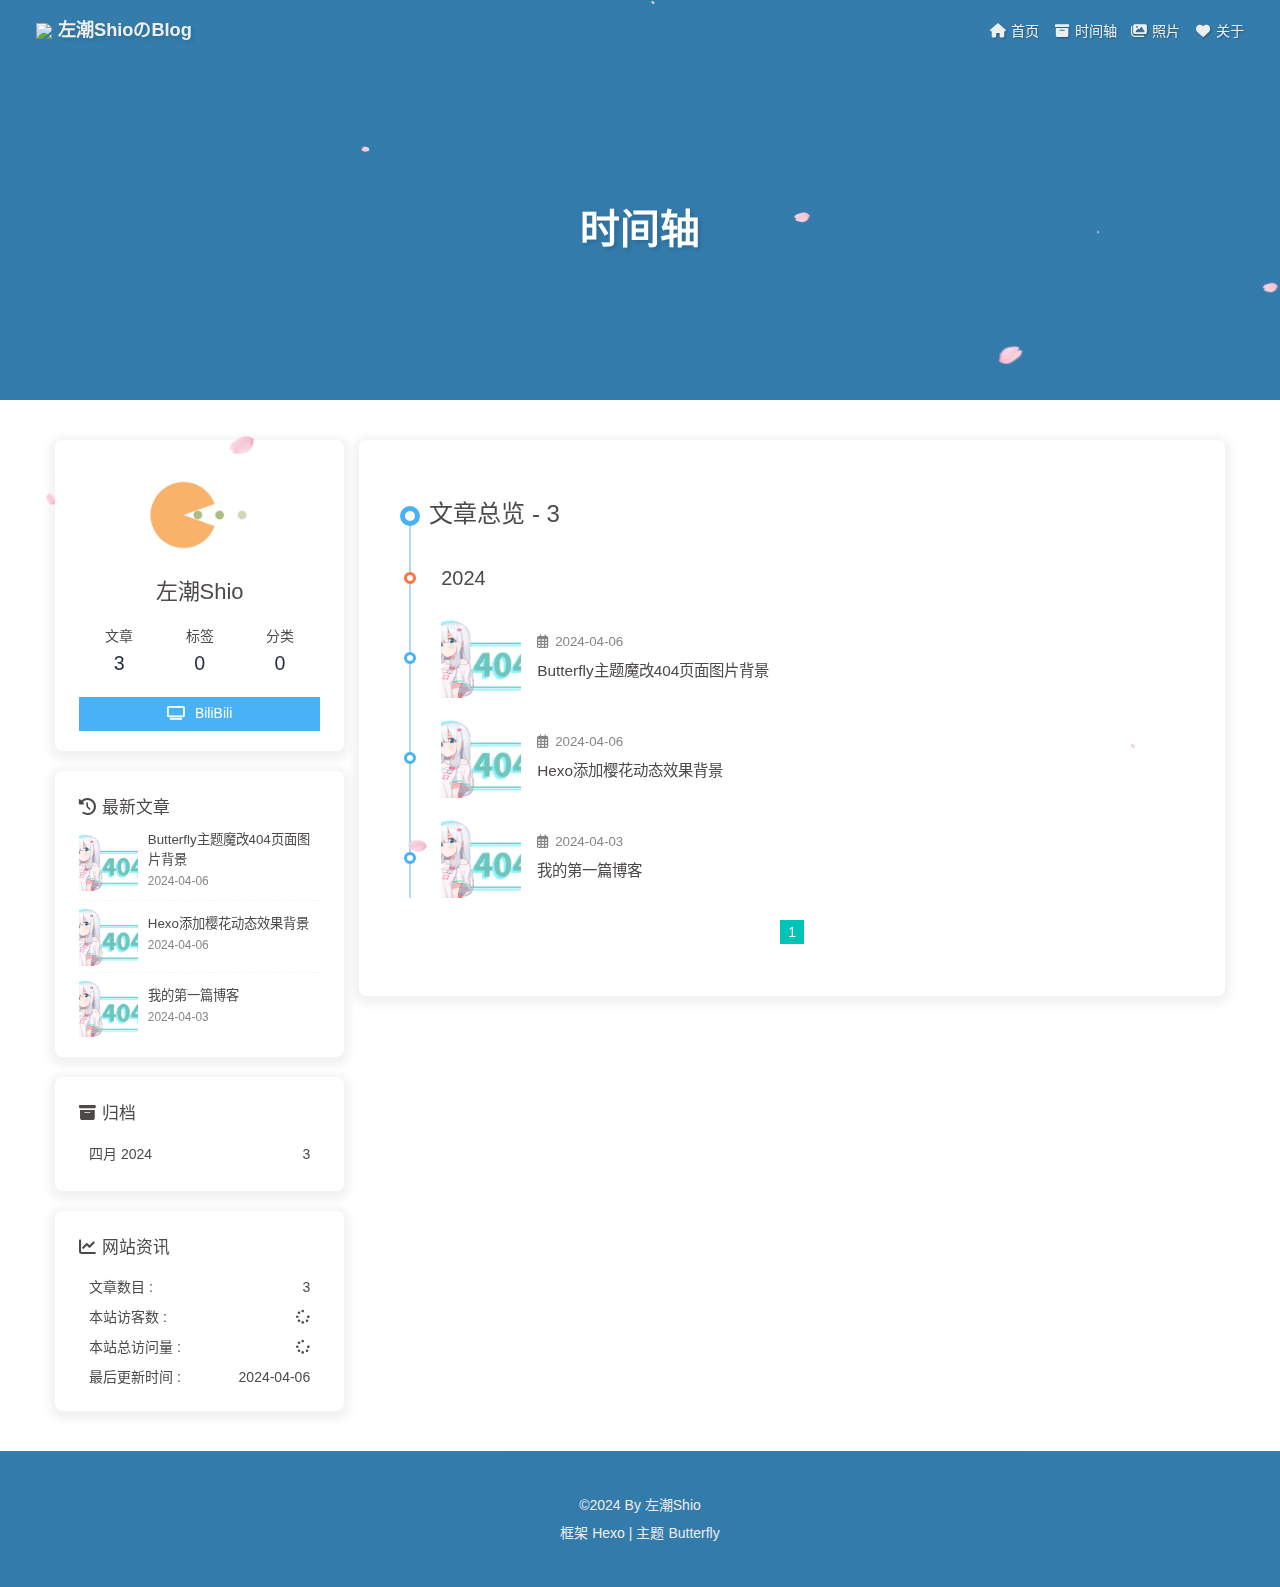
==== commit c38b0e4d: "Site updated: 2024-04-06 16:16:25" ====
--- a/archives/index.html
+++ b/archives/index.html
@@ -51,7 +51,7 @@
   isHome: false,
   isHighlightShrink: false,
   isToc: false,
-  postUpdate: '2024-04-06 16:14:01'
+  postUpdate: '2024-04-06 16:16:21'
 }</script><script>(win=>{
       win.saveToLocal = {
         set: (key, value, ttl) => {
@@ -148,7 +148,7 @@
         }
       }
       detectApple()
-    })(window)</script><meta name="generator" content="Hexo 7.1.1"></head><body><div id="web_bg"></div><div id="sidebar"><div id="menu-mask"></div><div id="sidebar-menus"><div class="avatar-img is-center"><img src="https://cdn.jsdelivr.net/gh/zuochao44/blogimage@main/img/avatar2.jpg" onerror="onerror=null;src='/img/friend_404.gif'" alt="avatar"/></div><div class="sidebar-site-data site-data is-center"><a href="/archives/"><div class="headline">文章</div><div class="length-num">3</div></a><a href="/tags/"><div class="headline">标签</div><div class="length-num">0</div></a><a href="/categories/"><div class="headline">分类</div><div class="length-num">0</div></a></div><hr class="custom-hr"/><div class="menus_items"><div class="menus_item"><a class="site-page" href="/"><i class="fa-fw fas fa-home"></i><span> 首页</span></a></div><div class="menus_item"><a class="site-page" href="/archives/"><i class="fa-fw fas fa-archive"></i><span> 时间轴</span></a></div><div class="menus_item"><a class="site-page" href="/Gallery/"><i class="fa-fw fas fa-images"></i><span> 照片</span></a></div><div class="menus_item"><a class="site-page" href="/about/"><i class="fa-fw fas fa-heart"></i><span> 关于</span></a></div></div></div></div><div class="page" id="body-wrap"><header class="not-home-page" id="page-header" style="background-image: url('https://t.mwm.moe/pc')"><nav id="nav"><span id="blog-info"><a href="/" title="左潮ShioのBlog"><img class="site-icon" src="https://cdn.jsdelivr.net/gh/zuochao44/blogimage@main/img/avatar.jpg"/><span class="site-name">左潮ShioのBlog</span></a></span><div id="menus"><div class="menus_items"><div class="menus_item"><a class="site-page" href="/"><i class="fa-fw fas fa-home"></i><span> 首页</span></a></div><div class="menus_item"><a class="site-page" href="/archives/"><i class="fa-fw fas fa-archive"></i><span> 时间轴</span></a></div><div class="menus_item"><a class="site-page" href="/Gallery/"><i class="fa-fw fas fa-images"></i><span> 照片</span></a></div><div class="menus_item"><a class="site-page" href="/about/"><i class="fa-fw fas fa-heart"></i><span> 关于</span></a></div></div><div id="toggle-menu"><a class="site-page" href="javascript:void(0);"><i class="fas fa-bars fa-fw"></i></a></div></div></nav><div id="page-site-info"><h1 id="site-title">时间轴</h1></div></header><main class="layout" id="content-inner"><div id="archive"><div class="article-sort-title">文章总览 - 3</div><div class="article-sort"><div class="article-sort-item year">2024</div><div class="article-sort-item"><a class="article-sort-item-img" href="/2024/04/06/2024-04-06-Butterfly%E4%B8%BB%E9%A2%98%E9%AD%94%E6%94%B9404%E9%A1%B5%E9%9D%A2%E5%9B%BE%E7%89%87%E8%83%8C%E6%99%AF/" title="Butterfly主题魔改404页面图片背景"><img src="https://cdn.jsdelivr.net/gh/zuochao44/blogimage@main/img/404.png" alt="Butterfly主题魔改404页面图片背景" onerror="this.onerror=null;this.src='/img/404.png'"></a><div class="article-sort-item-info"><div class="article-sort-item-time"><i class="far fa-calendar-alt"></i><time class="post-meta-date-created" datetime="2024-04-05T17:08:50.000Z" title="发表于 2024-04-06 01:08:50">2024-04-06</time></div><a class="article-sort-item-title" href="/2024/04/06/2024-04-06-Butterfly%E4%B8%BB%E9%A2%98%E9%AD%94%E6%94%B9404%E9%A1%B5%E9%9D%A2%E5%9B%BE%E7%89%87%E8%83%8C%E6%99%AF/" title="Butterfly主题魔改404页面图片背景">Butterfly主题魔改404页面图片背景</a></div></div><div class="article-sort-item"><a class="article-sort-item-img" href="/2024/04/06/2024-04-06-Hexo%E6%B7%BB%E5%8A%A0%E6%A8%B1%E8%8A%B1%E5%8A%A8%E6%80%81%E6%95%88%E6%9E%9C%E8%83%8C%E6%99%AF/" title="Hexo添加樱花动态效果背景"><img src="https://tc.mwm.moe/i/1/2023/10/28/653c6dfc085ee.webp" alt="Hexo添加樱花动态效果背景" onerror="this.onerror=null;this.src='/img/404.png'"></a><div class="article-sort-item-info"><div class="article-sort-item-time"><i class="far fa-calendar-alt"></i><time class="post-meta-date-created" datetime="2024-04-05T16:10:50.000Z" title="发表于 2024-04-06 00:10:50">2024-04-06</time></div><a class="article-sort-item-title" href="/2024/04/06/2024-04-06-Hexo%E6%B7%BB%E5%8A%A0%E6%A8%B1%E8%8A%B1%E5%8A%A8%E6%80%81%E6%95%88%E6%9E%9C%E8%83%8C%E6%99%AF/" title="Hexo添加樱花动态效果背景">Hexo添加樱花动态效果背景</a></div></div><div class="article-sort-item"><a class="article-sort-item-img" href="/2024/04/03/2024-04-03-%E6%88%91%E7%9A%84%E7%AC%AC%E4%B8%80%E7%AF%87%E5%8D%9A%E5%AE%A2/" title="我的第一篇博客"><img src="https://tc.mwm.moe/i/1/2023/10/28/653c6e52b8a96.webp" alt="我的第一篇博客" onerror="this.onerror=null;this.src='/img/404.png'"></a><div class="article-sort-item-info"><div class="article-sort-item-time"><i class="far fa-calendar-alt"></i><time class="post-meta-date-created" datetime="2024-04-03T08:34:50.000Z" title="发表于 2024-04-03 16:34:50">2024-04-03</time></div><a class="article-sort-item-title" href="/2024/04/03/2024-04-03-%E6%88%91%E7%9A%84%E7%AC%AC%E4%B8%80%E7%AF%87%E5%8D%9A%E5%AE%A2/" title="我的第一篇博客">我的第一篇博客</a></div></div></div><nav id="pagination"><div class="pagination"><span class="page-number current">1</span></div></nav></div><div class="aside-content" id="aside-content"><div class="card-widget card-info"><div class="is-center"><div class="avatar-img"><img src="https://cdn.jsdelivr.net/gh/zuochao44/blogimage@main/img/avatar2.jpg" onerror="this.onerror=null;this.src='/img/friend_404.gif'" alt="avatar"/></div><div class="author-info__name">左潮Shio</div><div class="author-info__description"></div></div><div class="card-info-data site-data is-center"><a href="/archives/"><div class="headline">文章</div><div class="length-num">3</div></a><a href="/tags/"><div class="headline">标签</div><div class="length-num">0</div></a><a href="/categories/"><div class="headline">分类</div><div class="length-num">0</div></a></div><a id="card-info-btn" target="_blank" rel="noopener" href="https://space.bilibili.com/3493118852729680"><i class="fa-solid fa-tv"></i><span>BiliBili</span></a></div><div class="sticky_layout"><div class="card-widget card-recent-post"><div class="item-headline"><i class="fas fa-history"></i><span>最新文章</span></div><div class="aside-list"><div class="aside-list-item"><a class="thumbnail" href="/2024/04/06/2024-04-06-Butterfly%E4%B8%BB%E9%A2%98%E9%AD%94%E6%94%B9404%E9%A1%B5%E9%9D%A2%E5%9B%BE%E7%89%87%E8%83%8C%E6%99%AF/" title="Butterfly主题魔改404页面图片背景"><img src="https://cdn.jsdelivr.net/gh/zuochao44/blogimage@main/img/404.png" onerror="this.onerror=null;this.src='/img/404.png'" alt="Butterfly主题魔改404页面图片背景"/></a><div class="content"><a class="title" href="/2024/04/06/2024-04-06-Butterfly%E4%B8%BB%E9%A2%98%E9%AD%94%E6%94%B9404%E9%A1%B5%E9%9D%A2%E5%9B%BE%E7%89%87%E8%83%8C%E6%99%AF/" title="Butterfly主题魔改404页面图片背景">Butterfly主题魔改404页面图片背景</a><time datetime="2024-04-05T17:08:50.000Z" title="发表于 2024-04-06 01:08:50">2024-04-06</time></div></div><div class="aside-list-item"><a class="thumbnail" href="/2024/04/06/2024-04-06-Hexo%E6%B7%BB%E5%8A%A0%E6%A8%B1%E8%8A%B1%E5%8A%A8%E6%80%81%E6%95%88%E6%9E%9C%E8%83%8C%E6%99%AF/" title="Hexo添加樱花动态效果背景"><img src="https://tc.mwm.moe/i/1/2023/10/28/653c6dfc085ee.webp" onerror="this.onerror=null;this.src='/img/404.png'" alt="Hexo添加樱花动态效果背景"/></a><div class="content"><a class="title" href="/2024/04/06/2024-04-06-Hexo%E6%B7%BB%E5%8A%A0%E6%A8%B1%E8%8A%B1%E5%8A%A8%E6%80%81%E6%95%88%E6%9E%9C%E8%83%8C%E6%99%AF/" title="Hexo添加樱花动态效果背景">Hexo添加樱花动态效果背景</a><time datetime="2024-04-05T16:10:50.000Z" title="发表于 2024-04-06 00:10:50">2024-04-06</time></div></div><div class="aside-list-item"><a class="thumbnail" href="/2024/04/03/2024-04-03-%E6%88%91%E7%9A%84%E7%AC%AC%E4%B8%80%E7%AF%87%E5%8D%9A%E5%AE%A2/" title="我的第一篇博客"><img src="https://tc.mwm.moe/i/1/2023/10/28/653c6e52b8a96.webp" onerror="this.onerror=null;this.src='/img/404.png'" alt="我的第一篇博客"/></a><div class="content"><a class="title" href="/2024/04/03/2024-04-03-%E6%88%91%E7%9A%84%E7%AC%AC%E4%B8%80%E7%AF%87%E5%8D%9A%E5%AE%A2/" title="我的第一篇博客">我的第一篇博客</a><time datetime="2024-04-03T08:34:50.000Z" title="发表于 2024-04-03 16:34:50">2024-04-03</time></div></div></div></div><div class="card-widget card-archives"><div class="item-headline"><i class="fas fa-archive"></i><span>归档</span></div><ul class="card-archive-list"><li class="card-archive-list-item"><a class="card-archive-list-link" href="/archives/2024/04/"><span class="card-archive-list-date">四月 2024</span><span class="card-archive-list-count">3</span></a></li></ul></div><div class="card-widget card-webinfo"><div class="item-headline"><i class="fas fa-chart-line"></i><span>网站资讯</span></div><div class="webinfo"><div class="webinfo-item"><div class="item-name">文章数目 :</div><div class="item-count">3</div></div><div class="webinfo-item"><div class="item-name">本站访客数 :</div><div class="item-count" id="busuanzi_value_site_uv"><i class="fa-solid fa-spinner fa-spin"></i></div></div><div class="webinfo-item"><div class="item-name">本站总访问量 :</div><div class="item-count" id="busuanzi_value_site_pv"><i class="fa-solid fa-spinner fa-spin"></i></div></div><div class="webinfo-item"><div class="item-name">最后更新时间 :</div><div class="item-count" id="last-push-date" data-lastPushDate="2024-04-06T08:14:01.955Z"><i class="fa-solid fa-spinner fa-spin"></i></div></div></div></div></div></div></main><footer id="footer" style="background-image: url('https://t.mwm.moe/pc')"><div id="footer-wrap"><div class="copyright">&copy;2024 By 左潮Shio</div><div class="framework-info"><span>框架 </span><a target="_blank" rel="noopener" href="https://hexo.io">Hexo</a><span class="footer-separator">|</span><span>主题 </span><a target="_blank" rel="noopener" href="https://github.com/jerryc127/hexo-theme-butterfly">Butterfly</a></div></div></footer></div><div id="rightside"><div id="rightside-config-hide"><button id="darkmode" type="button" title="浅色和深色模式转换"><i class="fas fa-adjust"></i></button><button id="hide-aside-btn" type="button" title="单栏和双栏切换"><i class="fas fa-arrows-alt-h"></i></button></div><div id="rightside-config-show"><button id="rightside-config" type="button" title="设置"><i class="fas fa-cog fa-spin"></i></button><button id="go-up" type="button" title="回到顶部"><span class="scroll-percent"></span><i class="fas fa-arrow-up"></i></button></div></div><div><script src="/js/utils.js?v=4.13.0"></script><script src="/js/main.js?v=4.13.0"></script><script src="https://cdn.jsdelivr.net/npm/@fancyapps/ui@5.0.33/dist/fancybox/fancybox.umd.min.js"></script><div class="js-pjax"></div><div class="aplayer no-destroy" data-id="9687117370" data-server="netease" data-type="playlist" data-fixed="true" data-mini="true" data-listFolded="false" data-order="random" data-preload="none" data-autoplay="false" muted></div><script src="/js/sakura.js"></script><link rel="stylesheet" href="https://cdn.jsdelivr.net/npm/aplayer@1.10.1/dist/APlayer.min.css" media="print" onload="this.media='all'"><script src="https://cdn.jsdelivr.net/npm/aplayer@1.10.1/dist/APlayer.min.js"></script><script src="https://cdn.jsdelivr.net/npm/butterfly-extsrc@1.1.3/metingjs/dist/Meting.min.js"></script><script src="https://cdn.jsdelivr.net/npm/pjax@0.2.8/pjax.min.js"></script><script>let pjaxSelectors = ["head > title","#config-diff","#body-wrap","#rightside-config-hide","#rightside-config-show",".js-pjax"]
+    })(window)</script><meta name="generator" content="Hexo 7.1.1"></head><body><div id="web_bg"></div><div id="sidebar"><div id="menu-mask"></div><div id="sidebar-menus"><div class="avatar-img is-center"><img src="https://cdn.jsdelivr.net/gh/zuochao44/blogimage@main/img/avatar2.jpg" onerror="onerror=null;src='/img/friend_404.gif'" alt="avatar"/></div><div class="sidebar-site-data site-data is-center"><a href="/archives/"><div class="headline">文章</div><div class="length-num">3</div></a><a href="/tags/"><div class="headline">标签</div><div class="length-num">0</div></a><a href="/categories/"><div class="headline">分类</div><div class="length-num">0</div></a></div><hr class="custom-hr"/><div class="menus_items"><div class="menus_item"><a class="site-page" href="/"><i class="fa-fw fas fa-home"></i><span> 首页</span></a></div><div class="menus_item"><a class="site-page" href="/archives/"><i class="fa-fw fas fa-archive"></i><span> 时间轴</span></a></div><div class="menus_item"><a class="site-page" href="/Gallery/"><i class="fa-fw fas fa-images"></i><span> 照片</span></a></div><div class="menus_item"><a class="site-page" href="/about/"><i class="fa-fw fas fa-heart"></i><span> 关于</span></a></div></div></div></div><div class="page" id="body-wrap"><header class="not-home-page" id="page-header" style="background-image: url('https://t.mwm.moe/pc')"><nav id="nav"><span id="blog-info"><a href="/" title="左潮ShioのBlog"><img class="site-icon" src="https://cdn.jsdelivr.net/gh/zuochao44/blogimage@main/img/avatar.jpg"/><span class="site-name">左潮ShioのBlog</span></a></span><div id="menus"><div class="menus_items"><div class="menus_item"><a class="site-page" href="/"><i class="fa-fw fas fa-home"></i><span> 首页</span></a></div><div class="menus_item"><a class="site-page" href="/archives/"><i class="fa-fw fas fa-archive"></i><span> 时间轴</span></a></div><div class="menus_item"><a class="site-page" href="/Gallery/"><i class="fa-fw fas fa-images"></i><span> 照片</span></a></div><div class="menus_item"><a class="site-page" href="/about/"><i class="fa-fw fas fa-heart"></i><span> 关于</span></a></div></div><div id="toggle-menu"><a class="site-page" href="javascript:void(0);"><i class="fas fa-bars fa-fw"></i></a></div></div></nav><div id="page-site-info"><h1 id="site-title">时间轴</h1></div></header><main class="layout" id="content-inner"><div id="archive"><div class="article-sort-title">文章总览 - 3</div><div class="article-sort"><div class="article-sort-item year">2024</div><div class="article-sort-item"><a class="article-sort-item-img" href="/2024/04/06/2024-04-06-Butterfly%E4%B8%BB%E9%A2%98%E9%AD%94%E6%94%B9404%E9%A1%B5%E9%9D%A2%E5%9B%BE%E7%89%87%E8%83%8C%E6%99%AF/" title="Butterfly主题魔改404页面图片背景"><img src="https://cdn.jsdelivr.net/gh/zuochao44/blogimage@main/img/404.png" alt="Butterfly主题魔改404页面图片背景" onerror="this.onerror=null;this.src='/img/404.png'"></a><div class="article-sort-item-info"><div class="article-sort-item-time"><i class="far fa-calendar-alt"></i><time class="post-meta-date-created" datetime="2024-04-05T17:08:50.000Z" title="发表于 2024-04-06 01:08:50">2024-04-06</time></div><a class="article-sort-item-title" href="/2024/04/06/2024-04-06-Butterfly%E4%B8%BB%E9%A2%98%E9%AD%94%E6%94%B9404%E9%A1%B5%E9%9D%A2%E5%9B%BE%E7%89%87%E8%83%8C%E6%99%AF/" title="Butterfly主题魔改404页面图片背景">Butterfly主题魔改404页面图片背景</a></div></div><div class="article-sort-item"><a class="article-sort-item-img" href="/2024/04/06/2024-04-06-Hexo%E6%B7%BB%E5%8A%A0%E6%A8%B1%E8%8A%B1%E5%8A%A8%E6%80%81%E6%95%88%E6%9E%9C%E8%83%8C%E6%99%AF/" title="Hexo添加樱花动态效果背景"><img src="https://tc.mwm.moe/i/1/2023/10/28/653c6dfc085ee.webp" alt="Hexo添加樱花动态效果背景" onerror="this.onerror=null;this.src='/img/404.png'"></a><div class="article-sort-item-info"><div class="article-sort-item-time"><i class="far fa-calendar-alt"></i><time class="post-meta-date-created" datetime="2024-04-05T16:10:50.000Z" title="发表于 2024-04-06 00:10:50">2024-04-06</time></div><a class="article-sort-item-title" href="/2024/04/06/2024-04-06-Hexo%E6%B7%BB%E5%8A%A0%E6%A8%B1%E8%8A%B1%E5%8A%A8%E6%80%81%E6%95%88%E6%9E%9C%E8%83%8C%E6%99%AF/" title="Hexo添加樱花动态效果背景">Hexo添加樱花动态效果背景</a></div></div><div class="article-sort-item"><a class="article-sort-item-img" href="/2024/04/03/2024-04-03-%E6%88%91%E7%9A%84%E7%AC%AC%E4%B8%80%E7%AF%87%E5%8D%9A%E5%AE%A2/" title="我的第一篇博客"><img src="https://tc.mwm.moe/i/1/2023/10/28/653c6e52b8a96.webp" alt="我的第一篇博客" onerror="this.onerror=null;this.src='/img/404.png'"></a><div class="article-sort-item-info"><div class="article-sort-item-time"><i class="far fa-calendar-alt"></i><time class="post-meta-date-created" datetime="2024-04-03T08:34:50.000Z" title="发表于 2024-04-03 16:34:50">2024-04-03</time></div><a class="article-sort-item-title" href="/2024/04/03/2024-04-03-%E6%88%91%E7%9A%84%E7%AC%AC%E4%B8%80%E7%AF%87%E5%8D%9A%E5%AE%A2/" title="我的第一篇博客">我的第一篇博客</a></div></div></div><nav id="pagination"><div class="pagination"><span class="page-number current">1</span></div></nav></div><div class="aside-content" id="aside-content"><div class="card-widget card-info"><div class="is-center"><div class="avatar-img"><img src="https://cdn.jsdelivr.net/gh/zuochao44/blogimage@main/img/avatar2.jpg" onerror="this.onerror=null;this.src='/img/friend_404.gif'" alt="avatar"/></div><div class="author-info__name">左潮Shio</div><div class="author-info__description"></div></div><div class="card-info-data site-data is-center"><a href="/archives/"><div class="headline">文章</div><div class="length-num">3</div></a><a href="/tags/"><div class="headline">标签</div><div class="length-num">0</div></a><a href="/categories/"><div class="headline">分类</div><div class="length-num">0</div></a></div><a id="card-info-btn" target="_blank" rel="noopener" href="https://space.bilibili.com/3493118852729680"><i class="fa-solid fa-tv"></i><span>BiliBili</span></a></div><div class="sticky_layout"><div class="card-widget card-recent-post"><div class="item-headline"><i class="fas fa-history"></i><span>最新文章</span></div><div class="aside-list"><div class="aside-list-item"><a class="thumbnail" href="/2024/04/06/2024-04-06-Butterfly%E4%B8%BB%E9%A2%98%E9%AD%94%E6%94%B9404%E9%A1%B5%E9%9D%A2%E5%9B%BE%E7%89%87%E8%83%8C%E6%99%AF/" title="Butterfly主题魔改404页面图片背景"><img src="https://cdn.jsdelivr.net/gh/zuochao44/blogimage@main/img/404.png" onerror="this.onerror=null;this.src='/img/404.png'" alt="Butterfly主题魔改404页面图片背景"/></a><div class="content"><a class="title" href="/2024/04/06/2024-04-06-Butterfly%E4%B8%BB%E9%A2%98%E9%AD%94%E6%94%B9404%E9%A1%B5%E9%9D%A2%E5%9B%BE%E7%89%87%E8%83%8C%E6%99%AF/" title="Butterfly主题魔改404页面图片背景">Butterfly主题魔改404页面图片背景</a><time datetime="2024-04-05T17:08:50.000Z" title="发表于 2024-04-06 01:08:50">2024-04-06</time></div></div><div class="aside-list-item"><a class="thumbnail" href="/2024/04/06/2024-04-06-Hexo%E6%B7%BB%E5%8A%A0%E6%A8%B1%E8%8A%B1%E5%8A%A8%E6%80%81%E6%95%88%E6%9E%9C%E8%83%8C%E6%99%AF/" title="Hexo添加樱花动态效果背景"><img src="https://tc.mwm.moe/i/1/2023/10/28/653c6dfc085ee.webp" onerror="this.onerror=null;this.src='/img/404.png'" alt="Hexo添加樱花动态效果背景"/></a><div class="content"><a class="title" href="/2024/04/06/2024-04-06-Hexo%E6%B7%BB%E5%8A%A0%E6%A8%B1%E8%8A%B1%E5%8A%A8%E6%80%81%E6%95%88%E6%9E%9C%E8%83%8C%E6%99%AF/" title="Hexo添加樱花动态效果背景">Hexo添加樱花动态效果背景</a><time datetime="2024-04-05T16:10:50.000Z" title="发表于 2024-04-06 00:10:50">2024-04-06</time></div></div><div class="aside-list-item"><a class="thumbnail" href="/2024/04/03/2024-04-03-%E6%88%91%E7%9A%84%E7%AC%AC%E4%B8%80%E7%AF%87%E5%8D%9A%E5%AE%A2/" title="我的第一篇博客"><img src="https://tc.mwm.moe/i/1/2023/10/28/653c6e52b8a96.webp" onerror="this.onerror=null;this.src='/img/404.png'" alt="我的第一篇博客"/></a><div class="content"><a class="title" href="/2024/04/03/2024-04-03-%E6%88%91%E7%9A%84%E7%AC%AC%E4%B8%80%E7%AF%87%E5%8D%9A%E5%AE%A2/" title="我的第一篇博客">我的第一篇博客</a><time datetime="2024-04-03T08:34:50.000Z" title="发表于 2024-04-03 16:34:50">2024-04-03</time></div></div></div></div><div class="card-widget card-archives"><div class="item-headline"><i class="fas fa-archive"></i><span>归档</span></div><ul class="card-archive-list"><li class="card-archive-list-item"><a class="card-archive-list-link" href="/archives/2024/04/"><span class="card-archive-list-date">四月 2024</span><span class="card-archive-list-count">3</span></a></li></ul></div><div class="card-widget card-webinfo"><div class="item-headline"><i class="fas fa-chart-line"></i><span>网站资讯</span></div><div class="webinfo"><div class="webinfo-item"><div class="item-name">文章数目 :</div><div class="item-count">3</div></div><div class="webinfo-item"><div class="item-name">本站访客数 :</div><div class="item-count" id="busuanzi_value_site_uv"><i class="fa-solid fa-spinner fa-spin"></i></div></div><div class="webinfo-item"><div class="item-name">本站总访问量 :</div><div class="item-count" id="busuanzi_value_site_pv"><i class="fa-solid fa-spinner fa-spin"></i></div></div><div class="webinfo-item"><div class="item-name">最后更新时间 :</div><div class="item-count" id="last-push-date" data-lastPushDate="2024-04-06T08:16:21.450Z"><i class="fa-solid fa-spinner fa-spin"></i></div></div></div></div></div></div></main><footer id="footer" style="background-image: url('https://t.mwm.moe/pc')"><div id="footer-wrap"><div class="copyright">&copy;2024 By 左潮Shio</div><div class="framework-info"><span>框架 </span><a target="_blank" rel="noopener" href="https://hexo.io">Hexo</a><span class="footer-separator">|</span><span>主题 </span><a target="_blank" rel="noopener" href="https://github.com/jerryc127/hexo-theme-butterfly">Butterfly</a></div></div></footer></div><div id="rightside"><div id="rightside-config-hide"><button id="darkmode" type="button" title="浅色和深色模式转换"><i class="fas fa-adjust"></i></button><button id="hide-aside-btn" type="button" title="单栏和双栏切换"><i class="fas fa-arrows-alt-h"></i></button></div><div id="rightside-config-show"><button id="rightside-config" type="button" title="设置"><i class="fas fa-cog fa-spin"></i></button><button id="go-up" type="button" title="回到顶部"><span class="scroll-percent"></span><i class="fas fa-arrow-up"></i></button></div></div><div><script src="/js/utils.js?v=4.13.0"></script><script src="/js/main.js?v=4.13.0"></script><script src="https://cdn.jsdelivr.net/npm/@fancyapps/ui@5.0.33/dist/fancybox/fancybox.umd.min.js"></script><div class="js-pjax"></div><div class="aplayer no-destroy" data-id="9687117370" data-server="netease" data-type="playlist" data-fixed="true" data-mini="true" data-listFolded="false" data-order="random" data-preload="none" data-autoplay="false" muted></div><script src="/js/sakura.js"></script><link rel="stylesheet" href="https://cdn.jsdelivr.net/npm/aplayer@1.10.1/dist/APlayer.min.css" media="print" onload="this.media='all'"><script src="https://cdn.jsdelivr.net/npm/aplayer@1.10.1/dist/APlayer.min.js"></script><script src="https://cdn.jsdelivr.net/npm/butterfly-extsrc@1.1.3/metingjs/dist/Meting.min.js"></script><script src="https://cdn.jsdelivr.net/npm/pjax@0.2.8/pjax.min.js"></script><script>let pjaxSelectors = ["head > title","#config-diff","#body-wrap","#rightside-config-hide","#rightside-config-show",".js-pjax"]
 
 var pjax = new Pjax({
   elements: 'a:not([target="_blank"])',
